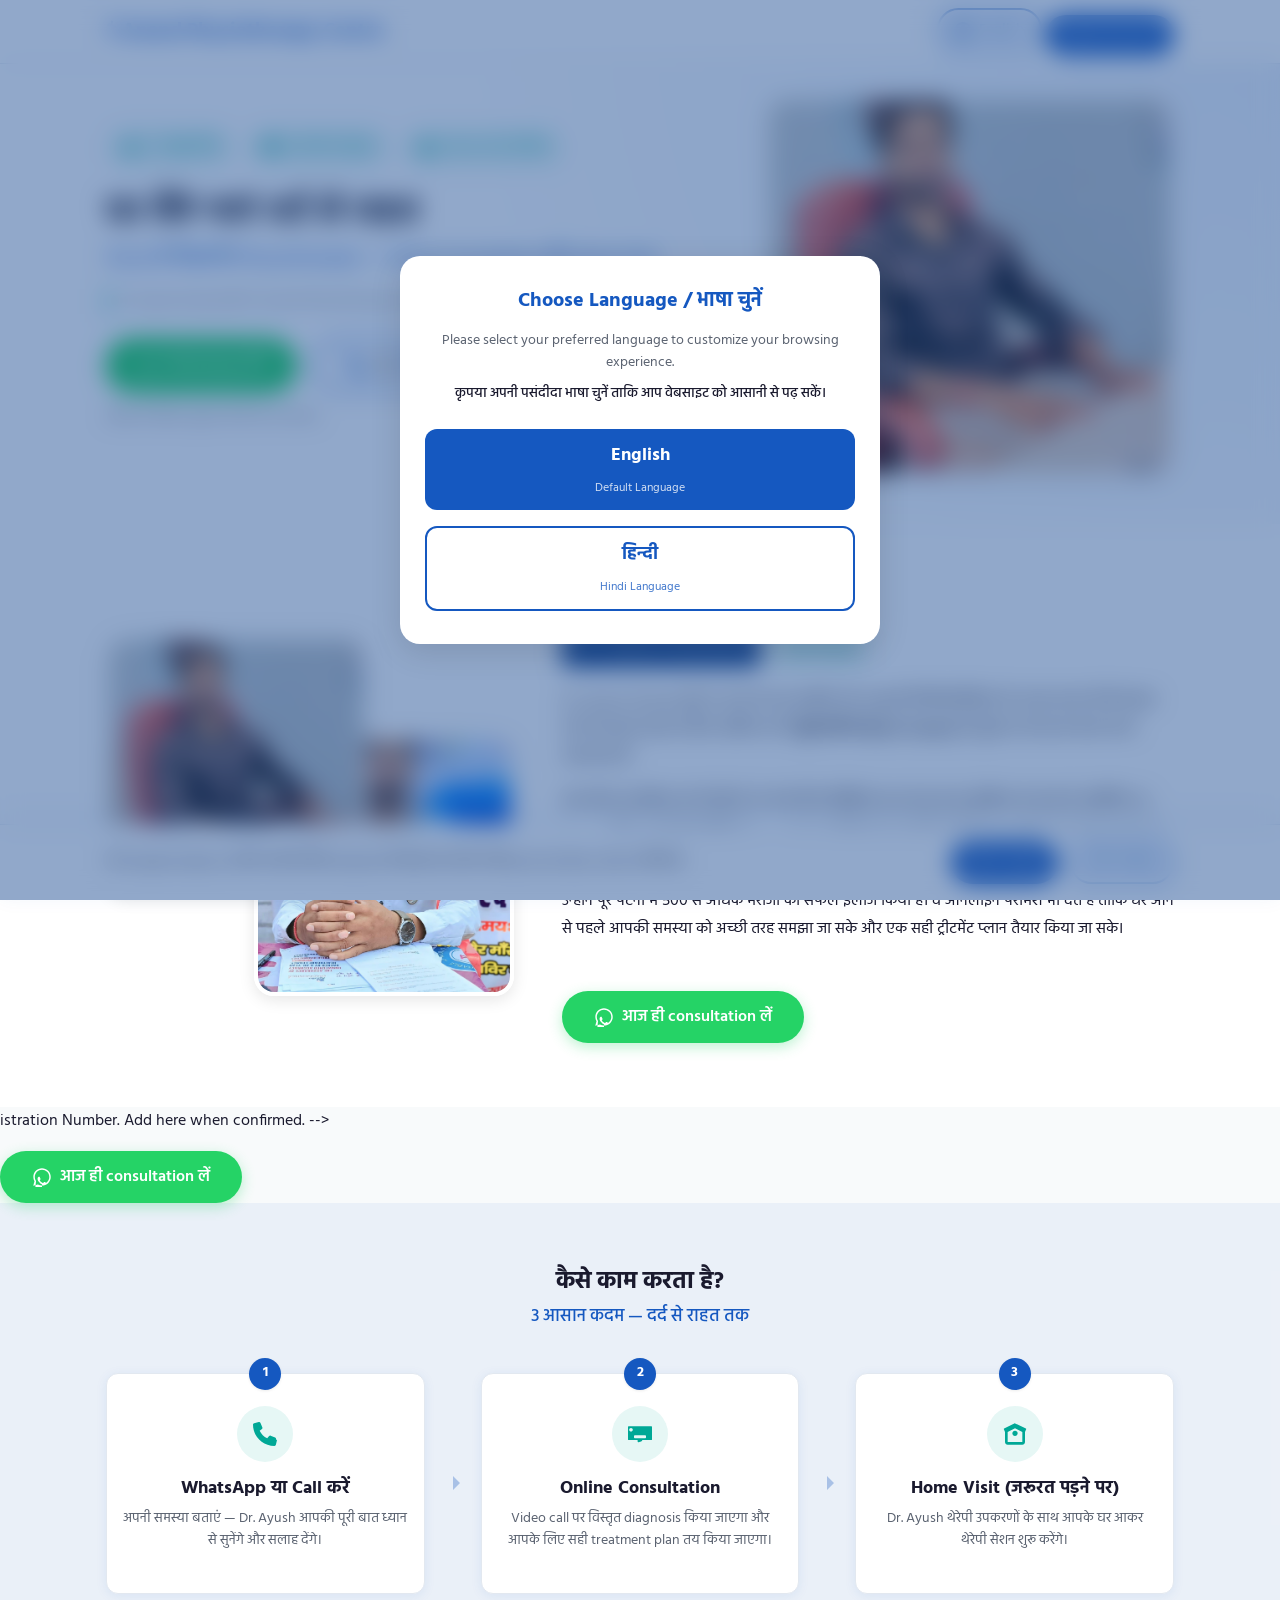
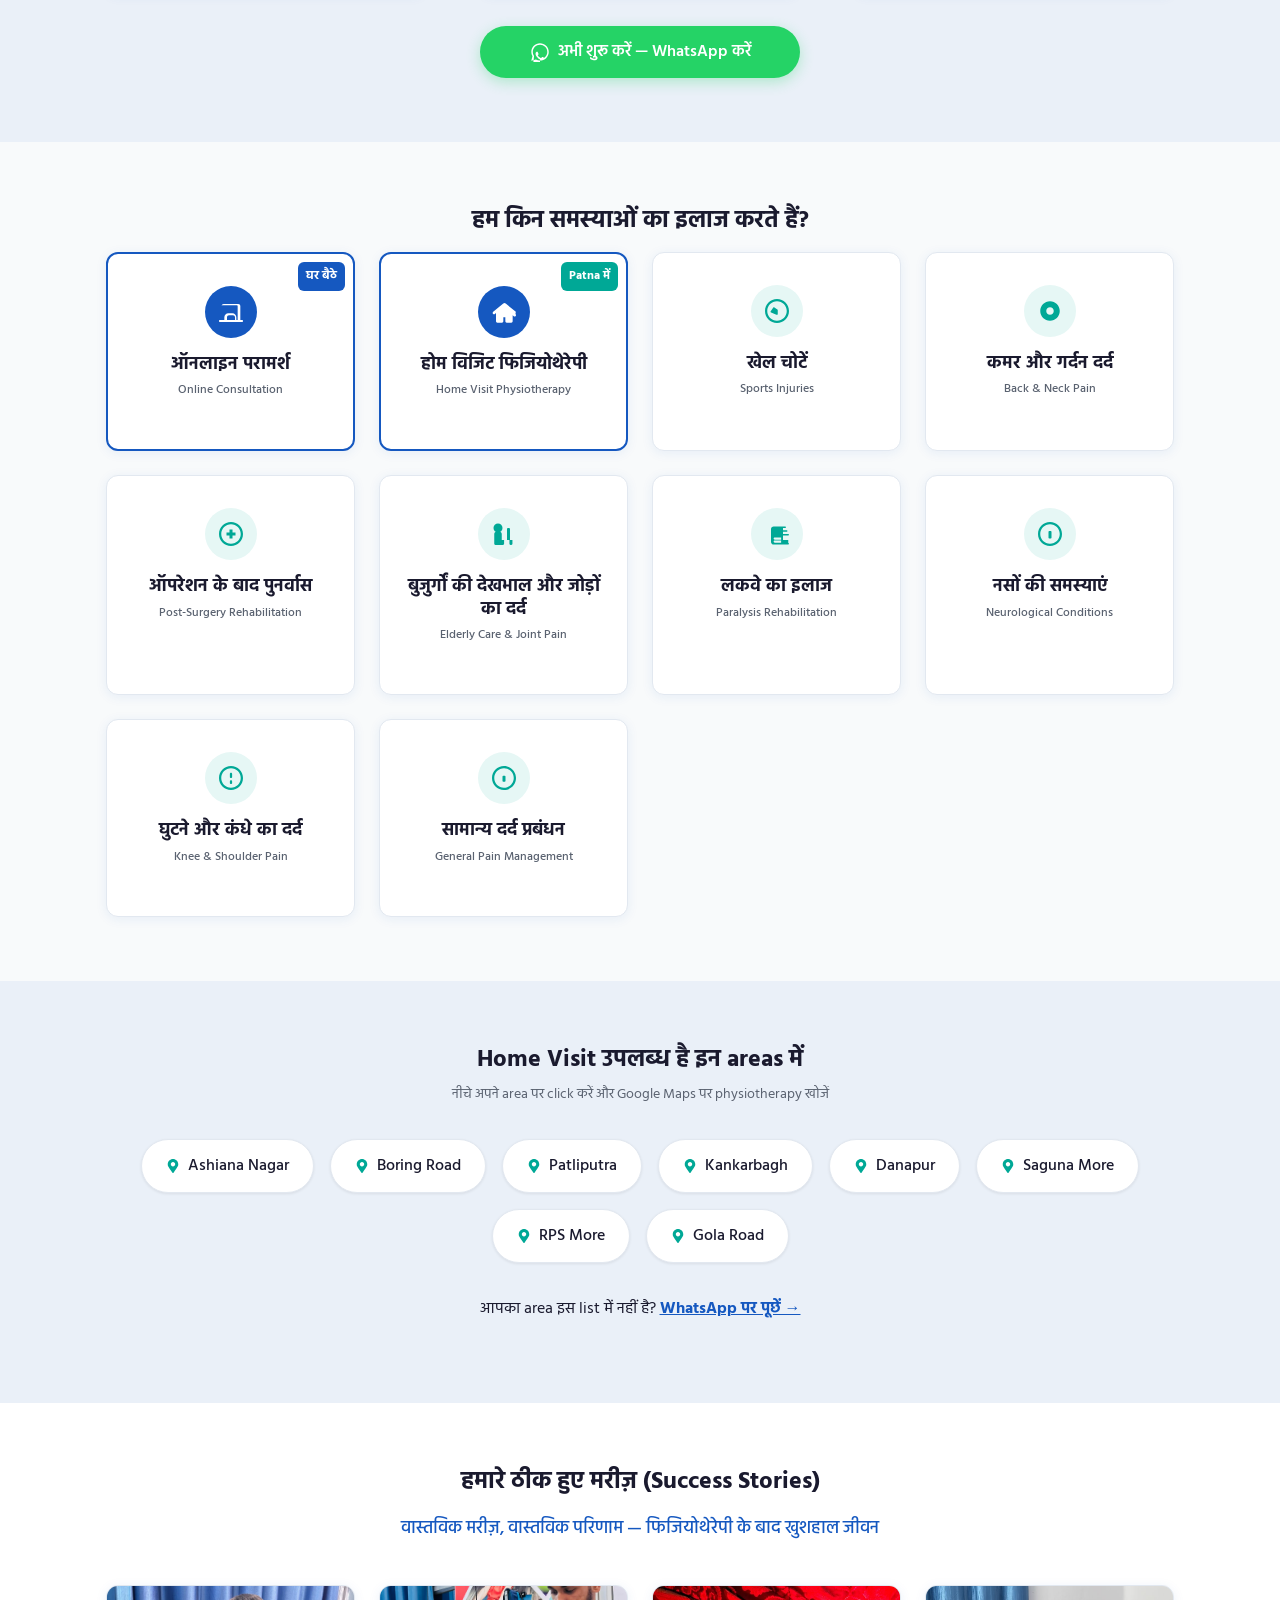
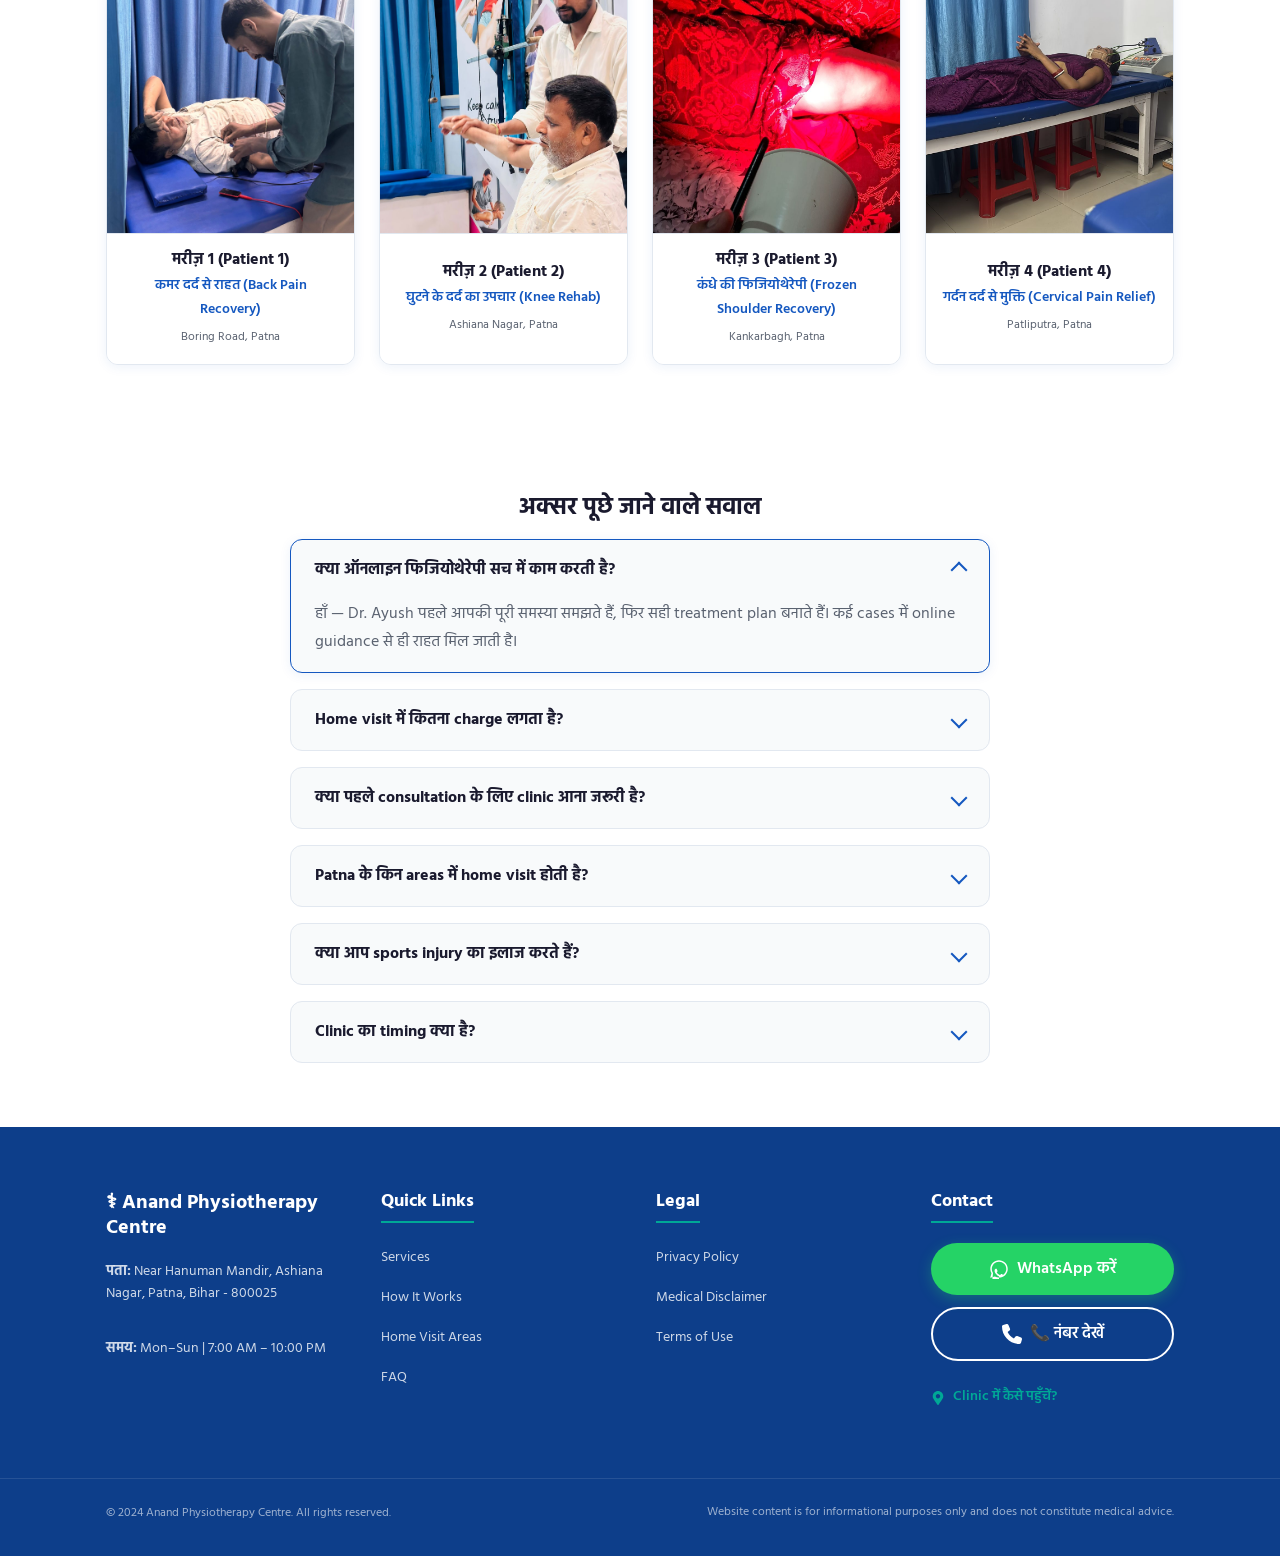
==== index.html @ d8f3e09a "feat: implement frosted language modal, patient gallery, and bilingual dictionary" ====
<!DOCTYPE html>
<html lang="en">
<head>
  <meta charset="UTF-8">
  <meta name="viewport" content="width=device-width, initial-scale=1.0">
  <meta name="theme-color" content="#1558C0">

  <!-- SEO -->
  <title>Physiotherapist in Patna | Home Visit & Online Consultation | Dr. Ayush Anand</title>
  <meta name="description" content="Patna के विश्वसनीय Physiotherapist Dr. Ayush Anand। घर पर Physiotherapy, Online Consultation, और Clinic Visit। Ashiana Nagar, Boring Road, Kankarbagh में Home Visit उपलब्ध। अभी WhatsApp करें।">
  <meta name="keywords" content="physiotherapist in patna, home visit physiotherapy patna, back pain doctor patna, physiotherapy ashiana nagar, Dr Ayush Anand physiotherapist, online physiotherapy consultation patna, knee pain treatment patna, sports injury patna">
  <meta name="author" content="Dr. Ayush Anand">
  <meta name="robots" content="index, follow">
  <link rel="canonical" href="https://anandphysiotherapy.in/">

  <!-- Open Graph (for WhatsApp/Facebook link previews) -->
  <meta property="og:title" content="Dr. Ayush Anand — Physiotherapist in Patna">
  <meta property="og:description" content="घर पर Physiotherapy उपलब्ध। 500+ संतुष्ट मरीज़। अभी WhatsApp करें।">
  <meta property="og:type" content="website">
  <meta property="og:url" content="https://anandphysiotherapy.in/">
  <meta property="og:locale" content="hi_IN">

  <!-- Schema Markup (LocalBusiness + Physician — tells Google exactly who this is) -->
  <script type="application/ld+json">
  {
    "@context": "https://schema.org",
    "@type": ["MedicalBusiness", "LocalBusiness"],
    "name": "Anand Physiotherapy Centre",
    "description": "Professional physiotherapy clinic offering home visits and online consultations in Patna",
    "url": "https://anandphysiotherapy.in",
    "telephone": "Contact details on website",
    "address": {
      "@type": "PostalAddress",
      "streetAddress": "Near Hanuman Mandir, Ashiana Nagar",
      "addressLocality": "Patna",
      "addressRegion": "Bihar",
      "postalCode": "800025",
      "addressCountry": "IN"
    },
    "geo": {
      "@type": "GeoCoordinates",
      "latitude": "25.5941",
      "longitude": "85.1376"
    },
    "openingHoursSpecification": [{
      "@type": "OpeningHoursSpecification",
      "dayOfWeek": ["Monday","Tuesday","Wednesday","Thursday","Friday","Saturday","Sunday"],
      "opens": "07:00",
      "closes": "22:00"
    }],
    "medicalSpecialty": "Physiotherapy",
    "priceRange": "Varies by case"
  }
  </script>

  <!-- Google Fonts Import -->
  <link rel="preconnect" href="https://fonts.googleapis.com">
  <link rel="preconnect" href="https://fonts.gstatic.com" crossorigin>
  <link href="https://fonts.googleapis.com/css2?family=Hind:wght@400;500;600;700&display=swap" rel="stylesheet">

  <!-- Core Stylesheets -->
  <link rel="stylesheet" href="style.css">
</head>
<body>
  <!-- Accessibility Link -->
  <a href="#main-content" class="skip-link">Skip to main content</a>

  <!-- Header / Navbar -->
  <header id="header" class="navbar-header">
    <div class="container navbar-container">
      <a href="#" class="navbar-logo">⚕ Anand Physiotherapy Centre</a>
      <div class="navbar-actions">
        <button id="btn-lang-toggle" class="btn-lang-toggle" aria-label="Change Language / भाषा बदलें">
          <svg class="btn-icon" xmlns="http://www.w3.org/2000/svg" viewBox="0 0 512 512" fill="currentColor" style="width: 16px; height: 16px; margin-right: 4px; display: inline-block; vertical-align: middle;">
            <path d="M352 256c0 22.2-1.2 43.6-3.3 64H163.3c-2.2-20.4-3.3-41.8-3.3-64s1.2-43.6 3.3-64h185.3c2.2 20.4 3.3 41.8 3.3 64zm28.8-64h113.1c11.7 18.6 20.5 39.5 25.7 64H384.1c-1.4-21.8-4-43.2-7.3-64zm-14.5 128c3.3-20.8 5.9-42.2 7.3-64h135.5c-5.2 24.5-14 45.4-25.7 64H366.3zM145.7 192c-3.3 20.8-5.9 42.2-7.3 64H2.9c5.2-24.5 14-45.4 25.7-64h117.1zm-17.6 128H11.2c-11.7-18.6-20.5-39.5-25.7-64h127.6c1.4 21.8 4 43.2 7.3 64zm222.6 32h-192c4.4 24.1 11.2 46.5 19.9 64h152.2c8.7-17.5 15.5-39.9 19.9-64zm-19.9-192h-152.2c-8.7 17.5-15.5 39.9-19.9 64h192c-4.4-24.1-11.2-46.5-19.9-64zM384 92.4c17.5 17.4 32.1 38.6 42.8 62.4H325.2c-6.1-23-14.8-44.1-25.7-62.4H384zM128 92.4h84.5c-10.9 18.3-19.6 39.4-25.7 62.4H85.2c10.7-23.8 25.3-45 42.8-62.4zm16.5 292H85.2c10.7 23.8 25.3 45 42.8 62.4h84.5c-10.9-18.3-19.6-39.4-25.7-62.4zm223.7 0c-6.1 23-14.8 44.1-25.7 62.4H384c17.5-17.4 32.1-38.6 42.8-62.4H368.2zM256 0C114.6 0 0 114.6 0 256s114.6 256 256 256 256-114.6 256-256S397.4 0 256 0z"/>
          </svg>
          <span class="btn-lang-text">English</span>
        </button>
        <a href="#" class="btn btn-primary js-whatsapp-btn" aria-label="Appointment लें"><span data-i18n="btn_appointment">Appointment लें</span></a>
      </div>
    </div>
  </header>

  <!-- Main Content Areas -->
  <main id="main-content">
    <!-- Hero Section -->
    <section id="hero" class="hero-section">
      <div class="container hero-container">
        <div class="hero-content">
          <!-- Trust badges row (3 badges, horizontal scroll on mobile) -->
          <div class="hero-badges-wrapper">
            <div class="hero-badges">
              <span class="badge badge-trust">
                <svg class="badge-icon" xmlns="http://www.w3.org/2000/svg" viewBox="0 0 576 512" fill="currentColor"><path d="M259.3 17.8L194 150.2 47.9 171.5c-26.2 3.8-36.7 36.1-17.7 54.6l105.7 103-25 145.5c-4.5 26.3 23.2 46 46.4 33.7L288 439.6l130.7 68.7c23.2 12.2 50.9-7.4 46.4-33.7l-25-145.5 105.7-103c19-18.5 8.5-50.8-17.7-54.6L382 150.2 316.7 17.8c-11.7-23.6-45.6-23.9-57.4 0z"/></svg>
                <span><span class="count-up" data-target="500">0</span>+ <span data-i18n="hero_badge_satisfied">संतुष्ट मरीज़</span></span>
              </span>
              <span class="badge badge-trust">
                <svg class="badge-icon" xmlns="http://www.w3.org/2000/svg" viewBox="0 0 512 512" fill="currentColor"><path d="M184 0c-13.3 0-24 10.7-24 24V96H24C10.7 96 0 106.7 0 120v272c0 13.3 10.7 24 24 24h464c13.3 0 24-10.7 24-24V120c0-13.3-10.7-24-24-24H352V24c0-13.3-10.7-24-24-24H184zM304 96H208V48h96V96zM280 208v56h56c13.3 0 24 10.7 24 24s-10.7 24-24 24h-56v56c0 13.3-10.7 24-24 24s-24-10.7-24-24v-56h-56c-13.3 0-24-10.7-24-24s10.7-24 24-24h56v-56c0-13.3 10.7-24 24-24s24 10.7 24 24z"/></svg>
                <span><span class="count-up" data-target="4">0</span> <span data-i18n="hero_badge_experience">साल का अनुभव</span></span>
              </span>
              <span class="badge badge-trust">
                <svg class="badge-icon" xmlns="http://www.w3.org/2000/svg" viewBox="0 0 576 512" fill="currentColor"><path d="M280.37 148.26L96 300.11V464a16 16 0 0 0 16 16l112.06-.06a16 16 0 0 0 15.94-16V368a16 16 0 0 1 16-16h64a16 16 0 0 1 16 16v99.94a16 16 0 0 0 16 16L464 480a16 16 0 0 0 16-16V300.11l-184.37-151.85a16 16 0 0 0-19.26 0zM571.6 251.8l-242.5-200a45.1 45.1 0 0 0-58.2 0l-242.5 200c-14.1 11.6-16.3 32.3-5 46.4s32.3 16.3 46.4 5l26.2-21.6V480c0 17.7 14.3 32 32 32h112c17.7 0 32-14.3 32-32V384h48v96c0 17.7 14.3 32 32 32h112c17.7 0 32-14.3 32-32V336.6l26.2 21.6c14.1 11.3 34.8 9.1 46.4-5s9.1-34.8-5-46.4z"/></svg>
                <span data-i18n="hero_badge_home">Home Visit उपलब्ध</span>
              </span>
            </div>
          </div>

          <h1 class="hero-title" data-i18n="hero_title">घर बैठे पाएं दर्द से राहत</h1>
          <p class="hero-subtitle" data-i18n="hero_subtitle">Patna के विश्वसनीय Physiotherapist — Online Consultation और Home Visit</p>
          <p class="hero-doctor-name" data-i18n="hero_doc_name">Dr. Ayush Anand | BPT | Anand Physiotherapy Centre, Ashiana Nagar</p>
          
          <!-- CTA Buttons -->
          <div class="hero-ctas">
            <a href="#" class="btn btn-whatsapp js-whatsapp-btn" role="button">
              <svg class="btn-icon" xmlns="http://www.w3.org/2000/svg" viewBox="0 0 448 512" fill="currentColor">
                <path d="M380.9 97.1C339 55.1 283.2 32 223.9 32c-122.4 0-222 99.6-222 222 0 39.1 10.2 77.3 29.6 111L0 480l117.7-30.9c32.4 17.7 68.9 27 106.1 27h.1c122.3 0 224.1-99.6 224.1-222 0-59.3-25.2-115-67.1-157zm-157 441.6c-33.2 0-65.7-8.9-94-25.7l-6.7-4-69.8 18.3L72 359.2l-4.4-7c-18.5-29.4-28.2-63.3-28.2-98.2 0-101.7 82.8-184.5 184.6-184.5 49.3 0 95.6 19.2 130.4 54.1 34.8 34.9 56.2 81.2 56.1 130.5 0 101.8-84.9 184.6-186.6 184.6zm101.2-138.2c-5.5-2.8-32.8-16.2-37.9-18-5.1-1.9-8.8-2.8-12.5 2.8-3.7 5.6-14.3 18-17.6 21.8-3.2 3.7-6.5 4.2-12 1.4-32.6-16.3-54-29.1-75.5-66-5.7-9.8 5.7-9.1 16.3-30.3 1.8-3.7 .9-6.9-.5-9.7-1.4-2.8-12.5-30.1-17.1-41.2-4.5-10.8-9.1-9.3-12.5-9.5-3.2-.2-6.9-.2-10.6-.2-3.7 0-9.7 1.4-14.8 6.9-5.1 5.6-19.4 19-19.4 46.3 0 27.3 19.9 53.7 22.6 57.4 2.8 3.7 39.1 59.7 94.8 83.8 35.2 15.2 49 16.5 66.6 13.9 10.7-1.6 32.8-13.4 37.4-26.4 4.6-13 4.6-24.1 3.2-26.4-1.3-2.5-5-3.9-10.5-6.6z"/>
              </svg>
              <span data-i18n="btn_whatsapp">WhatsApp करें</span>
            </a>
            <button class="btn btn-outline js-phone-btn" aria-label="नंबर देखें">
              <svg class="btn-icon" xmlns="http://www.w3.org/2000/svg" viewBox="0 0 512 512" fill="currentColor">
                <path d="M164.9 24.6c-7.7-18.6-28-28.5-47.4-23.2l-88 24C12.1 30.2 0 46 0 64C0 311.4 200.6 512 448 512c18 0 33.8-12.1 38.6-29.5l24-88c5.3-19.4-4.6-39.7-23.2-47.4l-96-40c-16.3-6.8-35.2-2.1-46.3 11.6L304.7 368C234.3 334.7 177.3 277.7 144 207.3L193.3 167c13.7-11.2 18.4-30 11.6-46.3l-40-96z"/>
              </svg>
              <span class="js-phone-text" data-i18n="btn_phone">📞 नंबर देखें</span>
            </button>
          </div>

          <p class="hero-reassurance" data-i18n="hero_reassurance">सोमवार से रविवार | सुबह 7 बजे से रात 10 बजे तक</p>
        </div>

        <!-- Doctor Photo -->
        <div class="hero-image-wrapper">
          <div class="hero-image-glow"></div>
          <img src="images/ayush anand/ayushanand.jpeg" alt="Dr. Ayush Anand - Physiotherapist in Patna" class="hero-image" width="400" height="400">
        </div>
      </div>
    </section>

    <!-- About Section -->
    <section id="about" class="section about-section">
      <div class="container about-container">
        <div class="about-image-wrapper dual-images">
          <img src="images/ayush anand/ayushanand.jpeg" alt="Dr. Ayush Anand - Founder & Chief Physiotherapist" class="about-image" width="360" height="360" loading="lazy">
          <img src="images/ayush anand/ayush 2.jpeg" alt="Dr. Ayush Anand - Treating Patient" class="about-image second-about-img" width="360" height="360" loading="lazy">
        </div>
        <div class="about-content">
          <h2 class="section-title" data-i18n="about_title">Dr. Ayush Anand के बारे में</h2>
          <div class="about-badges">
            <span class="badge badge-qualification" data-i18n="about_qualification">BPT — Bachelor of Physiotherapy</span>
            <span class="badge badge-experience" data-i18n="about_experience">4 साल का अनुभव</span>
          </div>
          <p class="about-bio" data-i18n="about_bio_1">
            Dr. Ayush Anand (BPT) पटना के एक समर्पित और अनुभवी फिजियोथेरेपिस्ट हैं। उनका मानना है कि केवल दर्द को दबाना इलाज नहीं है, बल्कि दर्द के <strong>मूल कारण (Root Cause)</strong> को ढूंढकर उसे जड़ से खत्म करना आवश्यक है।
          </p>
          <p class="about-bio" data-i18n="about_bio_2">
            जब मरीज अत्यधिक दर्द में होते हैं, तो उनके लिए क्लिनिक तक यात्रा करना मुश्किल हो जाता है। इसीलिए Dr. Ayush सीधे आपके <strong>घर आकर (Home Visit)</strong> थेरेपी प्रदान करते हैं, ताकि आप अपनी आरामदायक जगह पर बिना किसी परेशानी के ठीक हो सकें।
          </p>
          <p class="about-bio" data-i18n="about_bio_3">
            उन्होंने पूरे पटना में 500 से अधिक मरीजों का सफल इलाज किया है। वे ऑनलाइन परामर्श भी देते हैं ताकि घर आने से पहले आपकी समस्या को अच्छी तरह समझा जा सके और एक सही ट्रीटमेंट प्लान तैयार किया जा सके।
          </p>
          <!-- PENDING: BPT Council Registration Number confirmation with Dr. Ayush -->
          <p class="about-reg-no"><!-- PENDING: BPT Registration Number. Add here when confirmed. --></p>
          
          <div class="about-cta-wrapper">
            <a href="#" class="btn btn-whatsapp js-whatsapp-btn" role="button">
              <svg class="btn-icon" xmlns="http://www.w3.org/2000/svg" viewBox="0 0 448 512" fill="currentColor"><path d="M380.9 97.1C339 55.1 283.2 32 223.9 32c-122.4 0-222 99.6-222 222 0 39.1 10.2 77.3 29.6 111L0 480l117.7-30.9c32.4 17.7 68.9 27 106.1 27h.1c122.3 0 224.1-99.6 224.1-222 0-59.3-25.2-115-67.1-157zm-157 441.6c-33.2 0-65.7-8.9-94-25.7l-6.7-4-69.8 18.3L72 359.2l-4.4-7c-18.5-29.4-28.2-63.3-28.2-98.2 0-101.7 82.8-184.5 184.6-184.5 49.3 0 95.6 19.2 130.4 54.1 34.8 34.9 56.2 81.2 56.1 130.5 0 101.8-84.9 184.6-186.6 184.6zm101.2-138.2c-5.5-2.8-32.8-16.2-37.9-18-5.1-1.9-8.8-2.8-12.5 2.8-3.7 5.6-14.3 18-17.6 21.8-3.2 3.7-6.5 4.2-12 1.4-32.6-16.3-54-29.1-75.5-66-5.7-9.8 5.7-9.1 16.3-30.3 1.8-3.7 .9-6.9-.5-9.7-1.4-2.8-12.5-30.1-17.1-41.2-4.5-10.8-9.1-9.3-12.5-9.5-3.2-.2-6.9-.2-10.6-.2-3.7 0-9.7 1.4-14.8 6.9-5.1 5.6-19.4 19-19.4 46.3 0 27.3 19.9 53.7 22.6 57.4 2.8 3.7 39.1 59.7 94.8 83.8 35.2 15.2 49 16.5 66.6 13.9 10.7-1.6 32.8-13.4 37.4-26.4 4.6-13 4.6-24.1 3.2-26.4-1.3-2.5-5-3.9-10.5-6.6z"/></svg>
              <span data-i18n="about_cta">आज ही consultation लें</span>
            </a>
          </div>
        </div>
      </div>
    </section>istration Number. Add here when confirmed. --></p>
          
          <div class="about-cta-wrapper">
            <a href="#" class="btn btn-whatsapp js-whatsapp-btn" role="button">
              <svg class="btn-icon" xmlns="http://www.w3.org/2000/svg" viewBox="0 0 448 512" fill="currentColor"><path d="M380.9 97.1C339 55.1 283.2 32 223.9 32c-122.4 0-222 99.6-222 222 0 39.1 10.2 77.3 29.6 111L0 480l117.7-30.9c32.4 17.7 68.9 27 106.1 27h.1c122.3 0 224.1-99.6 224.1-222 0-59.3-25.2-115-67.1-157zm-157 441.6c-33.2 0-65.7-8.9-94-25.7l-6.7-4-69.8 18.3L72 359.2l-4.4-7c-18.5-29.4-28.2-63.3-28.2-98.2 0-101.7 82.8-184.5 184.6-184.5 49.3 0 95.6 19.2 130.4 54.1 34.8 34.9 56.2 81.2 56.1 130.5 0 101.8-84.9 184.6-186.6 184.6zm101.2-138.2c-5.5-2.8-32.8-16.2-37.9-18-5.1-1.9-8.8-2.8-12.5 2.8-3.7 5.6-14.3 18-17.6 21.8-3.2 3.7-6.5 4.2-12 1.4-32.6-16.3-54-29.1-75.5-66-5.7-9.8 5.7-9.1 16.3-30.3 1.8-3.7 .9-6.9-.5-9.7-1.4-2.8-12.5-30.1-17.1-41.2-4.5-10.8-9.1-9.3-12.5-9.5-3.2-.2-6.9-.2-10.6-.2-3.7 0-9.7 1.4-14.8 6.9-5.1 5.6-19.4 19-19.4 46.3 0 27.3 19.9 53.7 22.6 57.4 2.8 3.7 39.1 59.7 94.8 83.8 35.2 15.2 49 16.5 66.6 13.9 10.7-1.6 32.8-13.4 37.4-26.4 4.6-13 4.6-24.1 3.2-26.4-1.3-2.5-5-3.9-10.5-6.6z"/></svg>
              <span>आज ही consultation लें</span>
            </a>
          </div>
        </div>
      </div>
    </section>

    <!-- How It Works Section -->
    <section id="how-it-works" class="section section-tint how-it-works-section">
      <div class="container">
        <h2 class="section-title" data-i18n="how_title">कैसे काम करता है?</h2>
        <p class="section-subtitle-text" data-i18n="how_subtitle">3 आसान कदम — दर्द से राहत तक</p>
        
        <div class="steps-container">
          <!-- Step 1 -->
          <div class="step-card">
            <div class="step-number">1</div>
            <div class="step-icon-wrapper">
              <svg class="step-icon" xmlns="http://www.w3.org/2000/svg" viewBox="0 0 512 512" fill="currentColor"><path d="M511.2 387l-23.25 100.8c-3.262 14.12-15.78 24.16-30.29 24.16C205.2 512 0 306.8 0 54.34c0-14.51 10.04-27.03 24.16-30.29L124.9.8c14.61-3.375 29.58 4.75 35.03 18.72l40 96c4.688 11.28 1.156 24.47-8.5 32.38l-49.25 40.25c33.25 70.38 90.75 127.9 161.1 161.1l40.25-49.25c7.906-9.656 21.09-13.19 32.38-8.5l96 40c13.97 5.438 22.09 20.38 18.72 35z"/></svg>
            </div>
            <h3 class="step-title" data-i18n="step1_title">WhatsApp या Call करें</h3>
            <p class="step-desc" data-i18n="step1_desc">अपनी समस्या बताएं — Dr. Ayush आपकी पूरी बात ध्यान से सुनेंगे और सलाह देंगे।</p>
          </div>

          <!-- Connecting Arrow 1 (Desktop only) -->
          <div class="step-connector">
            <svg viewBox="0 0 24 24" width="24" height="24" fill="currentColor"><path d="M5 12h14M12 5l7 7-7 7"/></svg>
          </div>

          <!-- Step 2 -->
          <div class="step-card">
            <div class="step-number">2</div>
            <div class="step-icon-wrapper">
              <svg class="step-icon" xmlns="http://www.w3.org/2000/svg" viewBox="0 0 640 512" fill="currentColor"><path d="M624 416H381.54c-.74 19.83-14.78 36.88-34.19 41.74l-64 16c-13.8 3.45-27.35-6.2-27.35-20.4V416H16c-8.8 0-16-7.2-16-16V64c0-8.8 7.2-16 16-16h608c8.8 0 16 7.2 16 16v336c0 8.8-7.2 16-16 16zM128 144c0-26.5-21.5-48-48-48S32 117.5 32 144s21.5 48 48 48 48-21.5 48-48zm52 144c-11 0-20 9-20 20v40c0 11 9 20 20 20h280c11 0 20-9 20-20v-40c0-11-9-20-20-20H180z"/></svg>
            </div>
            <h3 class="step-title" data-i18n="step2_title">Online Consultation</h3>
            <p class="step-desc" data-i18n="step2_desc">Video call पर विस्तृत diagnosis किया जाएगा और आपके लिए सही treatment plan तय किया जाएगा।</p>
          </div>

          <!-- Connecting Arrow 2 (Desktop only) -->
          <div class="step-connector">
            <svg viewBox="0 0 24 24" width="24" height="24" fill="currentColor"><path d="M5 12h14M12 5l7 7-7 7"/></svg>
          </div>

          <!-- Step 3 -->
          <div class="step-card">
            <div class="step-number">3</div>
            <div class="step-icon-wrapper">
              <svg class="step-icon" xmlns="http://www.w3.org/2000/svg" viewBox="0 0 576 512" fill="currentColor"><path d="M549.65 124.08L290.46 2.2a16 16 0 0 0-19.26 0L26.35 124.08a16 16 0 0 0-5.83 19.54L48 208v240c0 35.35 28.65 64 64 64h352c35.35 0 64-28.65 64-64V208l27.48-64.38a16 16 0 0 0-5.83-19.54zM288 176c35.35 0 64 28.65 64 64s-28.65 64-64 64-64-28.65-64-64 28.65-64 64-64zm176 272H112V208l176-88 176 88v240z"/></svg>
            </div>
            <h3 class="step-title" data-i18n="step3_title">Home Visit (जरूरत पड़ने पर)</h3>
            <p class="step-desc" data-i18n="step3_desc">Dr. Ayush थेरेपी उपकरणों के साथ आपके घर आकर थेरेपी सेशन शुरू करेंगे।</p>
          </div>
        </div>

        <div class="how-it-works-cta-wrapper">
          <a href="#" class="btn btn-whatsapp js-whatsapp-btn" role="button">
            <svg class="btn-icon" xmlns="http://www.w3.org/2000/svg" viewBox="0 0 448 512" fill="currentColor"><path d="M380.9 97.1C339 55.1 283.2 32 223.9 32c-122.4 0-222 99.6-222 222 0 39.1 10.2 77.3 29.6 111L0 480l117.7-30.9c32.4 17.7 68.9 27 106.1 27h.1c122.3 0 224.1-99.6 224.1-222 0-59.3-25.2-115-67.1-157zm-157 441.6c-33.2 0-65.7-8.9-94-25.7l-6.7-4-69.8 18.3L72 359.2l-4.4-7c-18.5-29.4-28.2-63.3-28.2-98.2 0-101.7 82.8-184.5 184.6-184.5 49.3 0 95.6 19.2 130.4 54.1 34.8 34.9 56.2 81.2 56.1 130.5 0 101.8-84.9 184.6-186.6 184.6zm101.2-138.2c-5.5-2.8-32.8-16.2-37.9-18-5.1-1.9-8.8-2.8-12.5 2.8-3.7 5.6-14.3 18-17.6 21.8-3.2 3.7-6.5 4.2-12 1.4-32.6-16.3-54-29.1-75.5-66-5.7-9.8 5.7-9.1 16.3-30.3 1.8-3.7 .9-6.9-.5-9.7-1.4-2.8-12.5-30.1-17.1-41.2-4.5-10.8-9.1-9.3-12.5-9.5-3.2-.2-6.9-.2-10.6-.2-3.7 0-9.7 1.4-14.8 6.9-5.1 5.6-19.4 19-19.4 46.3 0 27.3 19.9 53.7 22.6 57.4 2.8 3.7 39.1 59.7 94.8 83.8 35.2 15.2 49 16.5 66.6 13.9 10.7-1.6 32.8-13.4 37.4-26.4 4.6-13 4.6-24.1 3.2-26.4-1.3-2.5-5-3.9-10.5-6.6z"/></svg>
            <span data-i18n="how_cta">अभी शुरू करें — WhatsApp करें</span>
          </a>
        </div>
      </div>
    </section>

    <!-- Services Section -->
    <section id="services" class="section services-section">
      <div class="container">
        <h2 class="section-title" data-i18n="services_title">हम किन समस्याओं का इलाज करते हैं?</h2>
        
        <div class="services-grid">
          <!-- Highlighted Card 1: Online Consultation -->
          <div class="service-card highlighted-card">
            <span class="service-badge" data-i18n="service_badge_online">घर बैठे</span>
            <div class="service-icon-wrapper highlight-icon">
              <svg class="service-icon" xmlns="http://www.w3.org/2000/svg" viewBox="0 0 576 512" fill="currentColor"><path d="M560 448H512V112c0-26.5-21.5-48-48-48H112c-26.5 0-48 21.5-48 48v336H16c-8.8 0-16 7.2-16 16v16c0 8.8 7.2 16 16 16h544c8.8 0 16-7.2 16-16v-16c0-8.8-7.2-16-16-16zm-368-64c0-26.5 21.5-48 48-48h96c26.5 0 48 21.5 48 48v64H192v-64zm320 64h-96v-64c0-53-43-96-96-96h-96c-53 0-96 43-96 96v64H64V112c0-8.8 7.2-16 16-16h352c8.8 0 16 7.2 16 16v336z"/></svg>
            </div>
            <h3 class="service-title-hindi" data-i18n="service_title_online">ऑनलाइन परामर्श</h3>
            <p class="service-title-english">Online Consultation</p>
          </div>

          <!-- Highlighted Card 2: Home Visit -->
          <div class="service-card highlighted-card">
            <span class="service-badge" data-i18n="service_badge_home">Patna में</span>
            <div class="service-icon-wrapper highlight-icon">
              <svg class="service-icon" xmlns="http://www.w3.org/2000/svg" viewBox="0 0 576 512" fill="currentColor"><path d="M280.37 148.26L96 300.11V464a16 16 0 0 0 16 16l112.06-.06a16 16 0 0 0 15.94-16V368a16 16 0 0 1 16-16h64a16 16 0 0 1 16 16v99.94a16 16 0 0 0 16 16L464 480a16 16 0 0 0 16-16V300.11l-184.37-151.85a16 16 0 0 0-19.26 0zM571.6 251.8l-242.5-200a45.1 45.1 0 0 0-58.2 0l-242.5 200c-14.1 11.6-16.3 32.3-5 46.4s32.3 16.3 46.4 5l26.2-21.6V480c0 17.7 14.3 32 32 32h112c17.7 0 32-14.3 32-32V384h48v96c0 17.7 14.3 32 32 32h112c17.7 0 32-14.3 32-32V336.6l26.2 21.6c14.1 11.3 34.8 9.1 46.4-5s9.1-34.8-5-46.4z"/></svg>
            </div>
            <h3 class="service-title-hindi" data-i18n="service_title_home">होम विजिट फिजियोथेरेपी</h3>
            <p class="service-title-english">Home Visit Physiotherapy</p>
          </div>

          <!-- Card 3: Sports Injuries -->
          <div class="service-card">
            <div class="service-icon-wrapper">
              <svg class="service-icon" xmlns="http://www.w3.org/2000/svg" viewBox="0 0 512 512" fill="currentColor"><path d="M256 0c141.38 0 256 114.62 256 256S397.38 512 256 512 0 397.38 0 256 114.62 0 256 0zm0 464c114.69 0 208-93.31 208-208S370.69 48 256 48 48 141.31 48 256s93.31 208 208 208zm16-291.62v145.49c0 14.59-15.11 24.31-28.53 18.52l-114-49.19c-10.74-4.63-14.44-18.06-7.85-27.56l52-75c6.33-9.13 18.73-11.45 27.94-5.22l62.59 42.25c4.76 3.22 7.85 8.52 7.85 10.71z"/></svg>
            </div>
            <h3 class="service-title-hindi" data-i18n="service_title_sports">खेल चोटें</h3>
            <p class="service-title-english">Sports Injuries</p>
          </div>

          <!-- Card 4: Back & Neck Pain -->
          <div class="service-card">
            <div class="service-icon-wrapper">
              <svg class="service-icon" xmlns="http://www.w3.org/2000/svg" viewBox="0 0 512 512" fill="currentColor"><path d="M464 256c0-114.87-93.13-208-208-208S48 141.13 48 256s93.13 208 208 208 208-93.13 208-208zm-208 80c-44.11 0-80-35.89-80-80s35.89-80 80-80 80 35.89 80 80-35.89 80-80 80z"/></svg>
            </div>
            <h3 class="service-title-hindi" data-i18n="service_title_back">कमर और गर्दन दर्द</h3>
            <p class="service-title-english">Back & Neck Pain</p>
          </div>

          <!-- Card 5: Post-Surgery Rehabilitation -->
          <div class="service-card">
            <div class="service-icon-wrapper">
              <svg class="service-icon" xmlns="http://www.w3.org/2000/svg" viewBox="0 0 512 512" fill="currentColor"><path d="M256 512c141.385 0 256-114.615 256-256S397.385 0 256 0 0 114.615 0 256s114.615 256 256 256zm0-464c114.69 0 208 93.31 208 208S370.69 464 256 464 48 370.69 48 256 141.31 48 256 48zm32 112h-64v64h-64v64h64v64h64v-64h64v-64h-64v-64z"/></svg>
            </div>
            <h3 class="service-title-hindi" data-i18n="service_title_surgery">ऑपरेशन के बाद पुनर्वास</h3>
            <p class="service-title-english">Post-Surgery Rehabilitation</p>
          </div>

          <!-- Card 6: Elderly Care & Joint Pain -->
          <div class="service-card">
            <div class="service-icon-wrapper">
              <svg class="service-icon" xmlns="http://www.w3.org/2000/svg" viewBox="0 0 512 512" fill="currentColor"><path d="M128 32a96 96 0 1 0 0 192 96 96 0 1 0 0-192zm320 352H384V152c0-13.3-10.7-24-24-24h-16c-13.3 0-24 10.7-24 24v232H208V256c0-30.9-25.1-56-56-56H104c-30.9 0-56 25.1-56 56v208c0 13.3 10.7 24 24 24h162c13.3 0 24-10.7 24-24V384h114v80c0 13.3 10.7 24 24 24h16c13.3 0 24-10.7 24-24V384z"/></svg>
            </div>
            <h3 class="service-title-hindi" data-i18n="service_title_elderly">बुजुर्गों की देखभाल और जोड़ों का दर्द</h3>
            <p class="service-title-english">Elderly Care & Joint Pain</p>
          </div>

          <!-- Card 7: Paralysis Rehabilitation -->
          <div class="service-card">
            <div class="service-icon-wrapper">
              <svg class="service-icon" xmlns="http://www.w3.org/2000/svg" viewBox="0 0 512 512" fill="currentColor"><path d="M496 384H384v-96h112c8.8 0 16-7.2 16-16s-7.2-16-16-16H384v-48h80c8.8 0 16-7.2 16-16s-7.2-16-16-16h-80v-48h48c8.8 0 16-7.2 16-16s-7.2-16-16-16H184c-30.9 0-56 25.1-56 56v272c0 30.9 25.1 56 56 56h312c8.8 0 16-7.2 16-16s-7.2-16-16-16zm-312-32c0-13.3 10.7-24 24-24h136v48H208c-13.3 0-24-10.7-24-24zm0 64c0-13.3 10.7-24 24-24h136v48H208c-13.3 0-24-10.7-24-24z"/></svg>
            </div>
            <h3 class="service-title-hindi" data-i18n="service_title_paralysis">लकवे का इलाज</h3>
            <p class="service-title-english">Paralysis Rehabilitation</p>
          </div>

          <!-- Card 8: Neurological Conditions -->
          <div class="service-card">
            <div class="service-icon-wrapper">
              <svg class="service-icon" xmlns="http://www.w3.org/2000/svg" viewBox="0 0 512 512" fill="currentColor"><path d="M256 0C114.62 0 0 114.62 0 256s114.62 256 256 256 256-114.62 256-256S397.38 0 256 0zm0 464c-114.69 0-208-93.31-208-208S141.31 48 256 48s208 93.31 208 208-93.31 208-208 208zm16-272h-32c-8.8 0-16 7.2-16 16v128c0 8.8 7.2 16 16 16h32c8.8 0 16-7.2 16-16V208c0-8.8-7.2-16-16-16z"/></svg>
            </div>
            <h3 class="service-title-hindi" data-i18n="service_title_neuro">नसों की समस्याएं</h3>
            <p class="service-title-english">Neurological Conditions</p>
          </div>

          <!-- Card 9: Knee & Shoulder Pain -->
          <div class="service-card">
            <div class="service-icon-wrapper">
              <svg class="service-icon" xmlns="http://www.w3.org/2000/svg" viewBox="0 0 512 512" fill="currentColor"><path d="M256 48C141.31 48 48 141.31 48 256s93.31 208 208 208 208-93.31 208-208S370.69 48 256 48zm0-48c141.38 0 256 114.62 256 256S397.38 512 256 512 0 397.38 0 256 114.62 0 256 0zm0 144c-13.255 0-24 10.745-24 24v64c0 13.255 10.745 24 24 24s24-10.745 24-24v-64c0-13.255-10.745-24-24-24zm0 160c-13.255 0-24 10.745-24 24v32c0 13.255 10.745 24 24 24s24-10.745 24-24v-32c0-13.255-10.745-24-24-24z"/></svg>
            </div>
            <h3 class="service-title-hindi" data-i18n="service_title_knee">घुटने और कंधे का दर्द</h3>
            <p class="service-title-english">Knee & Shoulder Pain</p>
          </div>

          <!-- Card 10: General Pain Management -->
          <div class="service-card">
            <div class="service-icon-wrapper">
              <svg class="service-icon" xmlns="http://www.w3.org/2000/svg" viewBox="0 0 512 512" fill="currentColor"><path d="M256 0C114.6 0 0 114.6 0 256s114.6 256 256 256 256-114.6 256-256S397.4 0 256 0zm0 464c-114.7 0-208-93.3-208-208S141.3 48 256 48s208 93.3 208 208-93.3 208-208 208zm16-256h-32c-8.8 0-16 7.2-16 16v96c0 8.8 7.2 16 16 16h32c8.8 0 16-7.2 16-16v-96c0-8.8-7.2-16-16-16z"/></svg>
            </div>
            <h3 class="service-title-hindi" data-i18n="service_title_general">सामान्य दर्द प्रबंधन</h3>
            <p class="service-title-english">General Pain Management</p>
          </div>
        </div>
      </div>
    </section>

    <!-- Home Visit Areas Section -->
    <section id="home-visit-areas" class="section section-tint home-visit-areas-section">
      <div class="container">
        <h2 class="section-title" data-i18n="areas_title">Home Visit उपलब्ध है इन areas में</h2>
        <p class="home-visit-subtitle" data-i18n="areas_subtitle">नीचे अपने area पर click करें और Google Maps पर physiotherapy खोजें</p>
        
        <div class="areas-grid">
          <!-- Area 1: Ashiana Nagar -->
          <a href="https://www.google.com/maps/search/?api=1&query=Ashiana+Nagar+Patna+physiotherapist" target="_blank" rel="noopener noreferrer" class="area-pill">
            <svg class="area-icon" xmlns="http://www.w3.org/2000/svg" viewBox="0 0 384 512" fill="currentColor"><path d="M172.268 501.67C26.97 291.031 0 269.413 0 192 0 85.961 85.961 0 192 0s192 85.961 192 192c0 77.413-26.97 99.031-172.268 309.67-9.535 13.774-29.93 13.773-39.464 0zM192 272c44.183 0 80-35.817 80-80s-35.817-80-80-80-80 35.817-80 80 35.817 80 80 80z"/></svg>
            <span>Ashiana Nagar</span>
          </a>
          <!-- Area 2: Boring Road -->
          <a href="https://www.google.com/maps/search/?api=1&query=Boring+Road+Patna+physiotherapist" target="_blank" rel="noopener noreferrer" class="area-pill">
            <svg class="area-icon" xmlns="http://www.w3.org/2000/svg" viewBox="0 0 384 512" fill="currentColor"><path d="M172.268 501.67C26.97 291.031 0 269.413 0 192 0 85.961 85.961 0 192 0s192 85.961 192 192c0 77.413-26.97 99.031-172.268 309.67-9.535 13.774-29.93 13.773-39.464 0zM192 272c44.183 0 80-35.817 80-80s-35.817-80-80-80-80 35.817-80 80 35.817 80 80 80z"/></svg>
            <span>Boring Road</span>
          </a>
          <!-- Area 3: Patliputra -->
          <a href="https://www.google.com/maps/search/?api=1&query=Patliputra+Patna+physiotherapist" target="_blank" rel="noopener noreferrer" class="area-pill">
            <svg class="area-icon" xmlns="http://www.w3.org/2000/svg" viewBox="0 0 384 512" fill="currentColor"><path d="M172.268 501.67C26.97 291.031 0 269.413 0 192 0 85.961 85.961 0 192 0s192 85.961 192 192c0 77.413-26.97 99.031-172.268 309.67-9.535 13.774-29.93 13.773-39.464 0zM192 272c44.183 0 80-35.817 80-80s-35.817-80-80-80-80 35.817-80 80 35.817 80 80 80z"/></svg>
            <span>Patliputra</span>
          </a>
          <!-- Area 4: Kankarbagh -->
          <a href="https://www.google.com/maps/search/?api=1&query=Kankarbagh+Patna+physiotherapist" target="_blank" rel="noopener noreferrer" class="area-pill">
            <svg class="area-icon" xmlns="http://www.w3.org/2000/svg" viewBox="0 0 384 512" fill="currentColor"><path d="M172.268 501.67C26.97 291.031 0 269.413 0 192 0 85.961 85.961 0 192 0s192 85.961 192 192c0 77.413-26.97 99.031-172.268 309.67-9.535 13.774-29.93 13.773-39.464 0zM192 272c44.183 0 80-35.817 80-80s-35.817-80-80-80-80 35.817-80 80 35.817 80 80 80z"/></svg>
            <span>Kankarbagh</span>
          </a>
          <!-- Area 5: Danapur -->
            <a href="https://www.google.com/maps/search/?api=1&query=Danapur+Patna+physiotherapist" target="_blank" rel="noopener noreferrer" class="area-pill">
            <svg class="area-icon" xmlns="http://www.w3.org/2000/svg" viewBox="0 0 384 512" fill="currentColor"><path d="M172.268 501.67C26.97 291.031 0 269.413 0 192 0 85.961 85.961 0 192 0s192 85.961 192 192c0 77.413-26.97 99.031-172.268 309.67-9.535 13.774-29.93 13.773-39.464 0zM192 272c44.183 0 80-35.817 80-80s-35.817-80-80-80-80 35.817-80 80 35.817 80 80 80z"/></svg>
            <span>Danapur</span>
          </a>
          <!-- Area 6: Saguna More -->
          <a href="https://www.google.com/maps/search/?api=1&query=Saguna+More+Patna+physiotherapist" target="_blank" rel="noopener noreferrer" class="area-pill">
            <svg class="area-icon" xmlns="http://www.w3.org/2000/svg" viewBox="0 0 384 512" fill="currentColor"><path d="M172.268 501.67C26.97 291.031 0 269.413 0 192 0 85.961 85.961 0 192 0s192 85.961 192 192c0 77.413-26.97 99.031-172.268 309.67-9.535 13.774-29.93 13.773-39.464 0zM192 272c44.183 0 80-35.817 80-80s-35.817-80-80-80-80 35.817-80 80 35.817 80 80 80z"/></svg>
            <span>Saguna More</span>
          </a>
          <!-- Area 7: RPS More -->
          <a href="https://www.google.com/maps/search/?api=1&query=RPS+More+Patna+physiotherapist" target="_blank" rel="noopener noreferrer" class="area-pill">
            <svg class="area-icon" xmlns="http://www.w3.org/2000/svg" viewBox="0 0 384 512" fill="currentColor"><path d="M172.268 501.67C26.97 291.031 0 269.413 0 192 0 85.961 85.961 0 192 0s192 85.961 192 192c0 77.413-26.97 99.031-172.268 309.67-9.535 13.774-29.93 13.773-39.464 0zM192 272c44.183 0 80-35.817 80-80s-35.817-80-80-80-80 35.817-80 80 35.817 80 80 80z"/></svg>
            <span>RPS More</span>
          </a>
          <!-- Area 8: Gola Road -->
          <a href="https://www.google.com/maps/search/?api=1&query=Gola+Road+Patna+physiotherapist" target="_blank" rel="noopener noreferrer" class="area-pill">
            <svg class="area-icon" xmlns="http://www.w3.org/2000/svg" viewBox="0 0 384 512" fill="currentColor"><path d="M172.268 501.67C26.97 291.031 0 269.413 0 192 0 85.961 85.961 0 192 0s192 85.961 192 192c0 77.413-26.97 99.031-172.268 309.67-9.535 13.774-29.93 13.773-39.464 0zM192 272c44.183 0 80-35.817 80-80s-35.817-80-80-80-80 35.817-80 80 35.817 80 80 80z"/></svg>
            <span>Gola Road</span>
          </a>
        </div>

        <div class="areas-footer">
          <p><span data-i18n="areas_footer">आपका area इस list में नहीं है? </span><a href="#" class="js-whatsapp-btn" data-i18n="areas_whatsapp_link">WhatsApp पर पूछें →</a></p>
        </div>
      </div>
    </section>

    <!-- Success Stories (Patients Treated) Section -->
    <section id="success-stories" class="section success-stories-section">
      <div class="container">
        <h2 class="section-title" data-i18n="success_title">हमारे ठीक हुए मरीज़ (Success Stories)</h2>
        <p class="section-subtitle-text" data-i18n="success_subtitle">वास्तविक मरीज़, वास्तविक परिणाम — फिजियोथेरेपी के बाद खुशहाल जीवन</p>
        
        <div class="patients-grid">
          <!-- Patient 1 -->
          <div class="patient-card">
            <div class="patient-image-wrapper">
              <img src="images/patients/patient1.jpeg" alt="Treated Patient 1 - Back Pain Recovery" class="patient-img" loading="lazy">
            </div>
            <div class="patient-info">
              <h3 class="patient-name" data-i18n="patient1_name">मरीज़ 1 (Patient 1)</h3>
              <p class="patient-condition" data-i18n="patient1_cond">कमर दर्द से राहत (Back Pain Recovery)</p>
              <p class="patient-location" data-i18n="patient1_loc">Boring Road, Patna</p>
            </div>
          </div>
          <!-- Patient 2 -->
          <div class="patient-card">
            <div class="patient-image-wrapper">
              <img src="images/patients/patient2.jpeg" alt="Treated Patient 2 - Knee Rehab" class="patient-img" loading="lazy">
            </div>
            <div class="patient-info">
              <h3 class="patient-name" data-i18n="patient2_name">मरीज़ 2 (Patient 2)</h3>
              <p class="patient-condition" data-i18n="patient2_cond">घुटने के दर्द का उपचार (Knee Rehab)</p>
              <p class="patient-location" data-i18n="patient2_loc">Ashiana Nagar, Patna</p>
            </div>
          </div>
          <!-- Patient 3 -->
          <div class="patient-card">
            <div class="patient-image-wrapper">
              <img src="images/patients/patient 3.jpeg" alt="Treated Patient 3 - Shoulder Movement" class="patient-img" loading="lazy">
            </div>
            <div class="patient-info">
              <h3 class="patient-name" data-i18n="patient3_name">मरीज़ 3 (Patient 3)</h3>
              <p class="patient-condition" data-i18n="patient3_cond">कंधे की फिजियोथेरेपी (Frozen Shoulder Recovery)</p>
              <p class="patient-location" data-i18n="patient3_loc">Kankarbagh, Patna</p>
            </div>
          </div>
          <!-- Patient 4 -->
          <div class="patient-card">
            <div class="patient-image-wrapper">
              <img src="images/patients/patient 4.jpeg" alt="Treated Patient 4 - Neck Pain Relief" class="patient-img" loading="lazy">
            </div>
            <div class="patient-info">
              <h3 class="patient-name" data-i18n="patient4_name">मरीज़ 4 (Patient 4)</h3>
              <p class="patient-condition" data-i18n="patient4_cond">गर्दन दर्द से मुक्ति (Cervical Pain Relief)</p>
              <p class="patient-location" data-i18n="patient4_loc">Patliputra, Patna</p>
            </div>
          </div>
        </div>
      </div>
    </section>

    <!-- FAQ Section -->
    <section id="faq" class="section faq-section">
      <div class="container">
        <h2 class="section-title" data-i18n="faq_title">अक्सर पूछे जाने वाले सवाल</h2>
        
        <div class="faq-container">
          <!-- FAQ 1 -->
          <details class="faq-item" open>
            <summary class="faq-question" data-i18n="faq1_q">क्या ऑनलाइन फिजियोथेरेपी सच में काम करती है?</summary>
            <div class="faq-answer">
              <p data-i18n="faq1_a">हाँ — Dr. Ayush पहले आपकी पूरी समस्या समझते हैं, फिर सही treatment plan बनाते हैं। कई cases में online guidance से ही राहत मिल जाती है।</p>
            </div>
          </details>

          <!-- FAQ 2 -->
          <details class="faq-item">
            <summary class="faq-question" data-i18n="faq2_q">Home visit में कितना charge लगता है?</summary>
            <div class="faq-answer">
              <p data-i18n="faq2_a">Fees हर case के हिसाब से अलग होती है। समस्या की गंभीरता और आवश्यक थेरेपी सेशन्स के आधार पर शुल्क तय किया जाता है। कृपया WhatsApp पर बात करके exact जानकारी लें।</p>
            </div>
          </details>

          <!-- FAQ 3 -->
          <details class="faq-item">
            <summary class="faq-question" data-i18n="faq3_q">क्या पहले consultation के लिए clinic आना जरूरी है?</summary>
            <div class="faq-answer">
              <p data-i18n="faq3_a">नहीं। आप WhatsApp या call पर directly appointment ले सकते हैं। डॉक्टर या तो आपके घर आकर विज़िट करेंगे या ऑनलाइन वीडियो कॉल पर समस्या की समीक्षा करेंगे।</p>
            </div>
          </details>

          <!-- FAQ 4 -->
          <details class="faq-item">
            <summary class="faq-question" data-i18n="faq4_q">Patna के किन areas में home visit होती है?</summary>
            <div class="faq-answer">
              <p data-i18n="faq4_a">Ashiana Nagar, Boring Road, Patliputra, Kankarbagh, Danapur, Saguna More, RPS More, और Gola Road में home visit उपलब्ध है।</p>
            </div>
          </details>

          <!-- FAQ 5 -->
          <details class="faq-item">
            <summary class="faq-question" data-i18n="faq5_q">क्या आप sports injury का इलाज करते हैं?</summary>
            <div class="faq-answer">
              <p data-i18n="faq5_a">हाँ — Dr. Ayush sports injuries, muscle strains, ligament injuries, और जोड़ों के खिंचाव जैसी सभी खेल-कूद संबंधी चोटों का इलाज करते हैं।</p>
            </div>
          </details>

          <!-- FAQ 6 -->
          <details class="faq-item">
            <summary class="faq-question" data-i18n="faq6_q">Clinic का timing क्या है?</summary>
            <div class="faq-answer">
              <p data-i18n="faq6_a">हम सोमवार से रविवार, सुबह 7:00 बजे से रात 10:00 बजे तक सेवा प्रदान करते हैं। हालाँकि, होम विज़िट या क्लीनिक विज़िट के लिए पहले से अपॉइंटमेंट लेना अनिवार्य है।</p>
            </div>
          </details>
        </div>
      </div>
    </section>
  </main>

  <!-- Footer -->
  <footer id="footer" class="footer-section">
    <div class="container footer-container">
      <!-- Col 1: Clinic Info -->
      <div class="footer-col">
        <h3 class="footer-logo">⚕ Anand Physiotherapy Centre</h3>
        <p class="footer-address">
          <strong data-i18n="footer_address_label">पता:</strong> Near Hanuman Mandir, Ashiana Nagar, Patna, Bihar - 800025
        </p>
        <p class="footer-timing">
          <strong data-i18n="footer_timing_label">समय:</strong> <span data-i18n="footer_timing_value">Mon–Sun | 7:00 AM – 10:00 PM</span>
        </p>
        <!-- PENDING: Reg No. BPT Registration. Add here when confirmed. -->
        <p class="footer-reg-no"><!-- PENDING: BPT Reg No. --></p>
      </div>

      <!-- Col 2: Quick Links -->
      <div class="footer-col">
        <h4 class="footer-col-title" data-i18n="footer_quick_links">Quick Links</h4>
        <ul class="footer-links">
          <li><a href="#services" data-i18n="nav_services">Services</a></li>
          <li><a href="#how-it-works" data-i18n="nav_how_it_works">How It Works</a></li>
          <li><a href="#home-visit-areas" data-i18n="nav_home_visit_areas">Home Visit Areas</a></li>
          <li><a href="#faq" data-i18n="nav_faq">FAQ</a></li>
        </ul>
      </div>

      <!-- Col 3: Legal -->
      <div class="footer-col">
        <h4 class="footer-col-title">Legal</h4>
        <ul class="footer-links">
          <li><a href="privacy-policy.html">Privacy Policy</a></li>
          <li><a href="disclaimer.html">Medical Disclaimer</a></li>
          <li><a href="terms.html">Terms of Use</a></li>
        </ul>
      </div>

      <!-- Col 4: Contact -->
      <div class="footer-col">
        <h4 class="footer-col-title">Contact</h4>
        <div class="footer-buttons">
          <a href="#" class="btn btn-whatsapp js-whatsapp-btn" role="button">
            <svg class="btn-icon" xmlns="http://www.w3.org/2000/svg" viewBox="0 0 448 512" fill="currentColor"><path d="M380.9 97.1C339 55.1 283.2 32 223.9 32c-122.4 0-222 99.6-222 222 0 39.1 10.2 77.3 29.6 111L0 480l117.7-30.9c32.4 17.7 68.9 27 106.1 27h.1c122.3 0 224.1-99.6 224.1-222 0-59.3-25.2-115-67.1-157zm-157 441.6c-33.2 0-65.7-8.9-94-25.7l-6.7-4-69.8 18.3L72 359.2l-4.4-7c-18.5-29.4-28.2-63.3-28.2-98.2 0-101.7 82.8-184.5 184.6-184.5 49.3 0 95.6 19.2 130.4 54.1 34.8 34.9 56.2 81.2 56.1 130.5 0 101.8-84.9 184.6-186.6 184.6zm101.2-138.2c-5.5-2.8-32.8-16.2-37.9-18-5.1-1.9-8.8-2.8-12.5 2.8-3.7 5.6-14.3 18-17.6 21.8-3.2 3.7-6.5 4.2-12 1.4-32.6-16.3-54-29.1-75.5-66-5.7-9.8 5.7-9.1 16.3-30.3 1.8-3.7 .9-6.9-.5-9.7-1.4-2.8-12.5-30.1-17.1-41.2-4.5-10.8-9.1-9.3-12.5-9.5-3.2-.2-6.9-.2-10.6-.2-3.7 0-9.7 1.4-14.8 6.9-5.1 5.6-19.4 19-19.4 46.3 0 27.3 19.9 53.7 22.6 57.4 2.8 3.7 39.1 59.7 94.8 83.8 35.2 15.2 49 16.5 66.6 13.9 10.7-1.6 32.8-13.4 37.4-26.4 4.6-13 4.6-24.1 3.2-26.4-1.3-2.5-5-3.9-10.5-6.6z"/></svg>
            <span>WhatsApp करें</span>
          </a>
          <button class="btn btn-outline js-phone-btn" aria-label="नंबर देखें">
            <svg class="btn-icon" xmlns="http://www.w3.org/2000/svg" viewBox="0 0 512 512" fill="currentColor"><path d="M164.9 24.6c-7.7-18.6-28-28.5-47.4-23.2l-88 24C12.1 30.2 0 46 0 64C0 311.4 200.6 512 448 512c18 0 33.8-12.1 38.6-29.5l24-88c5.3-19.4-4.6-39.7-23.2-47.4l-96-40c-16.3-6.8-35.2-2.1-46.3 11.6L304.7 368C234.3 334.7 177.3 277.7 144 207.3L193.3 167c13.7-11.2 18.4-30 11.6-46.3l-40-96z"/></svg>
            <span class="js-phone-text">📞 नंबर देखें</span>
          </button>
        </div>
        <p class="footer-maps-link">
          <a href="https://www.google.com/maps/search/?api=1&query=Anand+Physiotherapy+Centre+Ashiana+Nagar+Patna" target="_blank" rel="noopener noreferrer" class="maps-anchor">
            <svg class="btn-icon" xmlns="http://www.w3.org/2000/svg" viewBox="0 0 384 512" fill="currentColor" style="width: 14px; height: 14px; display: inline-block; vertical-align: middle;"><path d="M172.268 501.67C26.97 291.031 0 269.413 0 192 0 85.961 85.961 0 192 0s192 85.961 192 192c0 77.413-26.97 99.031-172.268 309.67-9.535 13.774-29.93 13.773-39.464 0zM192 272c44.183 0 80-35.817 80-80s-35.817-80-80-80-80 35.817-80 80 35.817 80 80 80z"/></svg>
            <span>Clinic में कैसे पहुँचें?</span>
          </a>
        </p>
      </div>
    </div>

    <!-- Bottom Bar -->
    <div class="footer-bottom">
      <div class="container footer-bottom-container">
        <p class="copyright">© 2024 Anand Physiotherapy Centre. All rights reserved.</p>
        <p class="disclaimer-text">Website content is for informational purposes only and does not constitute medical advice.</p>
      </div>
    </div>
  </footer>

  <!-- Cookie Consent Banner -->
  <div id="cookie-banner" class="cookie-banner hidden" role="dialog" aria-live="polite" aria-label="Cookie Consent Banner">
    <div class="container cookie-container">
      <p class="cookie-text" data-i18n="cookie_text">हम Google Analytics उपयोग करते हैं ताकि website को बेहतर बना सकें। कोई personal data collect नहीं होता।</p>
      <div class="cookie-buttons">
        <button id="btn-cookie-accept" class="btn btn-primary btn-cookie-action" data-i18n="cookie_accept">ठीक है, मंजूर है</button>
        <button id="btn-cookie-decline" class="btn btn-outline btn-cookie-action" data-i18n="cookie_decline">नहीं, धन्यवाद</button>
      </div>
    </div>
  </div>

  <!-- Floating WhatsApp Button -->
  <a id="fab-whatsapp" class="fab-whatsapp js-whatsapp-btn" href="#" aria-label="WhatsApp पर appointment लें" title="WhatsApp पर Appointment लें">
    <svg xmlns="http://www.w3.org/2000/svg" viewBox="0 0 448 512" fill="currentColor">
      <path d="M380.9 97.1C339 55.1 283.2 32 223.9 32c-122.4 0-222 99.6-222 222 0 39.1 10.2 77.3 29.6 111L0 480l117.7-30.9c32.4 17.7 68.9 27 106.1 27h.1c122.3 0 224.1-99.6 224.1-222 0-59.3-25.2-115-67.1-157zm-157 441.6c-33.2 0-65.7-8.9-94-25.7l-6.7-4-69.8 18.3L72 359.2l-4.4-7c-18.5-29.4-28.2-63.3-28.2-98.2 0-101.7 82.8-184.5 184.6-184.5 49.3 0 95.6 19.2 130.4 54.1 34.8 34.9 56.2 81.2 56.1 130.5 0 101.8-84.9 184.6-186.6 184.6zm101.2-138.2c-5.5-2.8-32.8-16.2-37.9-18-5.1-1.9-8.8-2.8-12.5 2.8-3.7 5.6-14.3 18-17.6 21.8-3.2 3.7-6.5 4.2-12 1.4-32.6-16.3-54-29.1-75.5-66-5.7-9.8 5.7-9.1 16.3-30.3 1.8-3.7 .9-6.9-.5-9.7-1.4-2.8-12.5-30.1-17.1-41.2-4.5-10.8-9.1-9.3-12.5-9.5-3.2-.2-6.9-.2-10.6-.2-3.7 0-9.7 1.4-14.8 6.9-5.1 5.6-19.4 19-19.4 46.3 0 27.3 19.9 53.7 22.6 57.4 2.8 3.7 39.1 59.7 94.8 83.8 35.2 15.2 49 16.5 66.6 13.9 10.7-1.6 32.8-13.4 37.4-26.4 4.6-13 4.6-24.1 3.2-26.4-1.3-2.5-5-3.9-10.5-6.6z"/>
    </svg>
  </a>

  <!-- Back to Top Button -->
  <button id="back-to-top" class="back-to-top" aria-label="ऊपर जाएं" title="ऊपर जाएं">
    <svg xmlns="http://www.w3.org/2000/svg" viewBox="0 0 384 512" fill="currentColor">
      <path d="M214.6 41.4c-12.5-12.5-32.8-12.5-45.3 0l-160 160c-12.5 12.5-12.5 32.8 0 45.3s32.8 12.5 45.3 0L160 141.2V448c0 17.7 14.3 32 32 32s32-14.3 32-32V141.2L329.4 246.6c12.5 12.5 32.8 12.5 45.3 0s12.5-32.8 0-45.3l-160-160z"/>
    </svg>
  </button>

  <!-- Language Selection Modal (First-time visitor overlay) -->
  <div id="lang-modal" class="lang-modal hidden" role="dialog" aria-modal="true" aria-labelledby="lang-modal-title">
    <div class="lang-modal-backdrop"></div>
    <div class="lang-modal-content">
      <div class="lang-modal-header">
        <h2 id="lang-modal-title">Choose Language / भाषा चुनें</h2>
      </div>
      <div class="lang-modal-body">
        <p class="lang-option-desc">Please select your preferred language to customize your browsing experience.</p>
        <p class="lang-option-desc hindi-desc">कृपया अपनी पसंदीदा भाषा चुनें ताकि आप वेबसाइट को आसानी से पढ़ सकें।</p>
        <div class="lang-options-grid">
          <button id="btn-lang-select-en" class="btn btn-primary lang-select-card" data-lang="en">
            <span class="lang-name-en">English</span>
            <span class="lang-sub-en">Default Language</span>
          </button>
          <button id="btn-lang-select-hi" class="btn btn-outline lang-select-card" data-lang="hi">
            <span class="lang-name-hi">हिन्दी</span>
            <span class="lang-sub-hi">Hindi Language</span>
          </button>
        </div>
      </div>
    </div>
  </div>

  <!-- Scripts -->
  <script src="main.js"></script>
</body>
</html>
---- style.css ----
/* ==========================================================================
   ANAND PHYSIOTHERAPY CENTRE — DESIGN TOKENS & BASE STYLES
   ========================================================================== */

:root {
  /* Color Tokens */
  --color-primary: #1558C0;        /* Medical blue — main CTAs, headings */
  --color-primary-dark: #0D3E8A;   /* Hover states, footer */
  --color-secondary: #00A896;      /* Teal — trust badges, icons, accents */
  --color-secondary-light: #E6F7F5;/* Light teal — card backgrounds */
  --color-white: #FFFFFF;
  --color-bg: #F8FAFB;             /* Off-white page background */
  --color-text: #1A1A2E;           /* Primary text */
  --color-text-muted: #5A6270;     /* Secondary text, captions */
  --color-border: #E2E8F0;         /* Dividers, card borders */
  --color-success: #22C55E;        /* Star ratings, positive badges */
  --color-whatsapp: #25D366;       /* WhatsApp button only */
  --color-whatsapp-dark: #1DA851;  /* WhatsApp hover */
  --color-overlay: rgba(21, 88, 192, 0.06); /* Section tint */

  /* Typography Tokens */
  --font-primary: 'Hind', sans-serif;     /* Supports Hindi Devanagari + Latin */
  --font-size-xs: 0.75rem;    /* 12px */
  --font-size-sm: 0.875rem;   /* 14px */
  --font-size-base: 1rem;     /* 16px */
  --font-size-lg: 1.125rem;   /* 18px */
  --font-size-xl: 1.25rem;    /* 20px */
  --font-size-2xl: 1.5rem;    /* 24px */
  --font-size-3xl: 1.875rem;  /* 30px */
  --font-size-4xl: 2.25rem;   /* 36px */
  
  --font-weight-normal: 400;
  --font-weight-medium: 500;
  --font-weight-semibold: 600;
  --font-weight-bold: 700;
  
  --line-height-tight: 1.25;
  --line-height-normal: 1.6;
  --line-height-relaxed: 1.75; /* For Devanagari readability */

  /* Spacing Tokens */
  --space-1: 0.25rem;   /* 4px */
  --space-2: 0.5rem;    /* 8px */
  --space-3: 0.75rem;   /* 12px */
  --space-4: 1rem;      /* 16px */
  --space-5: 1.25rem;   /* 20px */
  --space-6: 1.5rem;    /* 24px */
  --space-8: 2rem;      /* 32px */
  --space-10: 2.5rem;   /* 40px */
  --space-12: 3rem;     /* 48px */
  --space-16: 4rem;     /* 64px */
  --space-20: 5rem;     /* 80px */
  --section-padding: var(--space-16) var(--space-4); /* mobile default */

  /* Component Tokens */
  --radius-sm: 6px;
  --radius-md: 12px;
  --radius-lg: 20px;
  --radius-full: 9999px;
  
  --shadow-sm: 0 1px 3px rgba(0,0,0,0.08);
  --shadow-md: 0 4px 16px rgba(0,0,0,0.10);
  --shadow-lg: 0 8px 32px rgba(0,0,0,0.12);
  --shadow-card: 0 2px 12px rgba(21,88,192,0.08);
  
  --transition-fast: 0.15s ease;
  --transition-base: 0.25s ease;
  --max-width: 1100px;
  --nav-height: 64px;
}

/* ==========================================================================
   CSS RESET & BASE STYLES
   ========================================================================== */

*, *::before, *::after {
  box-sizing: border-box;
  margin: var(--space-0, 0);
  padding: var(--space-0, 0);
}

html {
  font-size: 16px;
  scroll-behavior: smooth;
}

body {
  font-family: var(--font-primary);
  font-size: var(--font-size-base);
  font-weight: var(--font-weight-normal);
  line-height: var(--line-height-relaxed);
  color: var(--color-text);
  background-color: var(--color-bg);
  -webkit-font-smoothing: antialiased;
  -moz-osx-font-smoothing: grayscale;
}

h1, h2, h3, h4, h5, h6 {
  font-weight: var(--font-weight-bold);
  line-height: var(--line-height-tight);
  color: var(--color-text);
}

h1 {
  font-size: var(--font-size-3xl);
}

h2 {
  font-size: var(--font-size-2xl);
  margin-bottom: var(--space-4);
  text-align: center;
}

h3 {
  font-size: var(--font-size-xl);
}

p {
  margin-bottom: var(--space-4);
}

a {
  color: var(--color-primary);
  text-decoration: none;
  transition: color var(--transition-fast);
}

a:hover {
  color: var(--color-primary-dark);
}

img {
  max-width: 100%;
  height: auto;
  display: block;
}

button {
  font-family: var(--font-primary);
  font-size: var(--font-size-base);
  cursor: pointer;
  border: none;
  background: none;
}

/* Skip-to-content accessibility link */
.skip-link {
  position: absolute;
  top: calc(-1 * var(--space-20));
  left: var(--space-4);
  background: var(--color-primary);
  color: var(--color-white);
  padding: var(--space-3) var(--space-6);
  z-index: 9999;
  border-radius: var(--radius-sm);
  transition: top var(--transition-fast);
}

.skip-link:focus {
  top: var(--space-4);
}

/* ==========================================================================
   LAYOUT UTILITIES (Mobile-First)
   ========================================================================== */

.container {
  width: 100%;
  max-width: var(--max-width);
  margin-left: auto;
  margin-right: auto;
  padding-left: var(--space-4);
  padding-right: var(--space-4);
}

.section {
  padding: var(--section-padding);
}

.section-tint {
  background-color: var(--color-overlay);
}

.flex {
  display: flex;
}

.grid {
  display: grid;
}

/* Focus indicator for keyboard navigators */
:focus-visible {
  outline: 3px solid var(--color-primary);
  outline-offset: 3px;
}

/* ==========================================================================
   BUTTONS
   ========================================================================== */

.btn {
  display: inline-flex;
  align-items: center;
  justify-content: center;
  gap: var(--space-2);
  padding: var(--space-3) var(--space-6);
  border-radius: var(--radius-full);
  font-weight: var(--font-weight-semibold);
  text-align: center;
  transition: all var(--transition-base);
  min-height: 44px; /* accessibility min tap target size */
  width: 100%; /* mobile first full-width */
}

.btn-primary {
  background-color: var(--color-primary);
  color: var(--color-white);
}

.btn-primary:hover {
  background-color: var(--color-primary-dark);
  color: var(--color-white);
}

.btn-outline {
  border: 2px solid var(--color-primary);
  color: var(--color-primary);
  background-color: transparent;
}

.btn-outline:hover {
  background-color: var(--color-overlay);
  color: var(--color-primary-dark);
  border-color: var(--color-primary-dark);
}

.btn-whatsapp {
  background-color: var(--color-whatsapp);
  color: var(--color-white);
  box-shadow: 0 4px 14px rgba(37, 211, 102, 0.3);
}

.btn-whatsapp:hover {
  background-color: var(--color-whatsapp-dark);
  color: var(--color-white);
  box-shadow: 0 6px 20px rgba(37, 211, 102, 0.4);
}

.btn-icon {
  flex-shrink: 0;
  width: 20px;
  height: 20px;
}

/* ==========================================================================
   NAVBAR
   ========================================================================== */

.navbar-header {
  position: fixed;
  top: 0;
  left: 0;
  right: 0;
  height: var(--nav-height);
  background-color: var(--color-white);
  border-bottom: 1px solid var(--color-border);
  z-index: 1000;
  transition: box-shadow var(--transition-base);
}

.navbar-header.navbar-scrolled {
  box-shadow: var(--shadow-sm);
}

.navbar-container {
  display: flex;
  justify-content: space-between;
  align-items: center;
  height: 100%;
}

.navbar-logo {
  font-weight: var(--font-weight-bold);
  font-size: var(--font-size-base); /* 16px to 18px on mobile */
  color: var(--color-primary);
  display: flex;
  align-items: center;
  gap: var(--space-1);
}

.navbar-header .btn {
  width: auto; /* not full width in navbar */
  padding: var(--space-2) var(--space-4);
  font-size: var(--font-size-sm);
  min-height: 36px;
}

/* ==========================================================================
   HERO SECTION
   ========================================================================== */

.hero-section {
  background-color: var(--color-white);
  background-image: radial-gradient(circle at top right, rgba(21, 88, 192, 0.08) 0%, transparent 60%);
  padding-top: calc(var(--nav-height) + var(--space-8));
  padding-bottom: var(--space-12);
  overflow: hidden;
}

.hero-container {
  display: flex;
  flex-direction: column; /* Mobile stack */
  gap: var(--space-8);
}

.hero-content {
  display: flex;
  flex-direction: column;
}

.hero-badges-wrapper {
  margin-bottom: var(--space-4);
  /* Horizontal scroll on mobile */
  width: 100%;
  overflow-x: auto;
  -webkit-overflow-scrolling: touch;
  scrollbar-width: none; /* Firefox */
}

.hero-badges-wrapper::-webkit-scrollbar {
  display: none; /* Safari and Chrome */
}

.hero-badges {
  display: flex;
  gap: var(--space-3);
  width: max-content;
  padding-bottom: var(--space-2);
}

.badge {
  display: inline-flex;
  align-items: center;
  gap: var(--space-2);
  padding: var(--space-2) var(--space-4);
  border-radius: var(--radius-full);
  font-size: var(--font-size-sm);
  font-weight: var(--font-weight-medium);
}

.badge-trust {
  background-color: var(--color-secondary-light);
  color: var(--color-secondary);
  box-shadow: var(--shadow-sm);
}

.badge-icon {
  width: 16px;
  height: 16px;
}

.hero-title {
  font-size: var(--font-size-3xl);
  font-weight: var(--font-weight-bold);
  color: var(--color-text);
  line-height: var(--line-height-tight);
  margin-bottom: var(--space-2);
}

.hero-subtitle {
  font-size: var(--font-size-lg);
  color: var(--color-primary);
  font-weight: var(--font-weight-medium);
  margin-bottom: var(--space-4);
  line-height: var(--line-height-normal);
}

.hero-doctor-name {
  font-size: var(--font-size-sm);
  color: var(--color-text-muted);
  margin-bottom: var(--space-6);
  border-left: 3px solid var(--color-secondary);
  padding-left: var(--space-3);
}

.hero-ctas {
  display: flex;
  flex-direction: column;
  gap: var(--space-4);
  margin-bottom: var(--space-4);
}

.hero-reassurance {
  font-size: var(--font-size-xs);
  color: var(--color-text-muted);
  text-align: center;
}

.hero-image-wrapper {
  position: relative;
  width: 280px;
  height: 280px;
  margin-left: auto;
  margin-right: auto;
}

.hero-image {
  width: 100%;
  height: 100%;
  object-fit: cover;
  border-radius: var(--radius-lg);
  position: relative;
  z-index: 2;
  border: 4px solid var(--color-white);
  box-shadow: var(--shadow-md);
}

.hero-image-glow {
  position: absolute;
  top: -10px;
  left: -10px;
  width: calc(100% + 20px);
  height: calc(100% + 20px);
  background: radial-gradient(circle, rgba(21,88,192,0.15) 0%, transparent 70%);
  border-radius: var(--radius-lg);
  z-index: 1;
}
/* ==========================================================================
   ABOUT THE DOCTOR SECTION
   ========================================================================== */

.about-section {
  background-color: var(--color-white);
}

.about-container {
  display: flex;
  flex-direction: column;
  gap: var(--space-8);
}

.about-image-wrapper {
  width: 280px;
  height: 280px;
  margin-left: auto;
  margin-right: auto;
  position: relative;
}

.about-image {
  width: 100%;
  height: 100%;
  object-fit: cover;
  border-radius: var(--radius-lg);
  box-shadow: var(--shadow-md);
  border: 4px solid var(--color-white);
}

.about-content {
  display: flex;
  flex-direction: column;
}

.about-content .section-title {
  text-align: left;
  margin-bottom: var(--space-3);
}

.about-badges {
  display: flex;
  flex-wrap: wrap;
  gap: var(--space-2);
  margin-bottom: var(--space-5);
}

.about-badges .badge {
  font-size: var(--font-size-xs);
  padding: var(--space-2) var(--space-3);
  border-radius: var(--radius-sm);
}

.badge-qualification {
  background-color: var(--color-primary-dark);
  color: var(--color-white);
}

.badge-experience {
  background-color: var(--color-secondary-light);
  color: var(--color-secondary);
}

.about-bio {
  font-size: var(--font-size-base);
  color: var(--color-text);
  margin-bottom: var(--space-4);
  line-height: var(--line-height-relaxed);
}

.about-cta-wrapper {
  margin-top: var(--space-4);
}

/* ==========================================================================
   HOW IT WORKS SECTION
   ========================================================================== */

.how-it-works-section .section-title {
  margin-bottom: var(--space-1);
}

.section-subtitle-text {
  text-align: center;
  color: var(--color-primary);
  font-weight: var(--font-weight-medium);
  font-size: var(--font-size-lg);
  margin-bottom: var(--space-10);
}

.steps-container {
  display: flex;
  flex-direction: column;
  gap: var(--space-8);
  margin-bottom: var(--space-8);
}

.step-card {
  background-color: var(--color-white);
  border-radius: var(--radius-md);
  box-shadow: var(--shadow-card);
  padding: var(--space-8) var(--space-4) var(--space-6) var(--space-4);
  text-align: center;
  position: relative;
  border: 1px solid var(--color-border);
  transition: transform var(--transition-base), box-shadow var(--transition-base);
}

.step-card:hover {
  transform: translateY(-4px);
  box-shadow: var(--shadow-lg);
}

.step-number {
  position: absolute;
  top: 0;
  left: 50%;
  transform: translate(-50%, -50%);
  width: 32px;
  height: 32px;
  border-radius: var(--radius-full);
  background-color: var(--color-primary);
  color: var(--color-white);
  display: flex;
  align-items: center;
  justify-content: center;
  font-weight: var(--font-weight-bold);
  font-size: var(--font-size-sm);
  box-shadow: var(--shadow-sm);
}

.step-icon-wrapper {
  width: 56px;
  height: 56px;
  border-radius: var(--radius-full);
  background-color: var(--color-secondary-light);
  color: var(--color-secondary);
  display: flex;
  align-items: center;
  justify-content: center;
  margin: 0 auto var(--space-4) auto;
}

.step-icon {
  width: 24px;
  height: 24px;
}

.step-title {
  font-size: var(--font-size-lg);
  font-weight: var(--font-weight-bold);
  margin-bottom: var(--space-2);
  color: var(--color-text);
}

.step-desc {
  font-size: var(--font-size-sm);
  color: var(--color-text-muted);
  line-height: var(--line-height-normal);
}

.step-connector {
  display: none; /* Hidden on mobile, shown on desktop */
}

.how-it-works-cta-wrapper {
  display: flex;
  justify-content: center;
}

.how-it-works-cta-wrapper .btn {
  width: 100%;
  max-width: 320px;
}
/* ==========================================================================
   SERVICES SECTION
   ========================================================================== */

.services-grid {
  display: grid;
  grid-template-columns: repeat(2, 1fr); /* 2 columns on mobile */
  gap: var(--space-4);
}

.service-card {
  background-color: var(--color-white);
  border-radius: var(--radius-md);
  border: 1px solid var(--color-border);
  box-shadow: var(--shadow-card);
  padding: var(--space-5) var(--space-3);
  text-align: center;
  position: relative;
  display: flex;
  flex-direction: column;
  align-items: center;
  transition: transform var(--transition-base), box-shadow var(--transition-base);
  -webkit-user-select: none;
  user-select: none;
}

.service-card:hover, .service-card:active {
  transform: translateY(-4px);
  box-shadow: var(--shadow-md);
}

/* Micro-animation scale pulse on touch for mobile */
.service-card:active {
  transform: scale(0.97);
}

.service-card.highlighted-card {
  border: 2px solid var(--color-primary);
}

.service-badge {
  position: absolute;
  top: var(--space-2);
  right: var(--space-2);
  background-color: var(--color-primary);
  color: var(--color-white);
  font-size: var(--font-size-xs);
  padding: var(--space-1) var(--space-2);
  border-radius: var(--radius-sm);
  font-weight: var(--font-weight-bold);
}

.service-card.highlighted-card:nth-child(2) .service-badge {
  background-color: var(--color-secondary);
}

.service-icon-wrapper {
  width: 44px;
  height: 44px;
  border-radius: var(--radius-full);
  background-color: var(--color-secondary-light);
  color: var(--color-secondary);
  display: flex;
  align-items: center;
  justify-content: center;
  margin-bottom: var(--space-3);
}

.service-icon-wrapper.highlight-icon {
  background-color: var(--color-primary);
  color: var(--color-white);
}

.service-icon {
  width: 20px;
  height: 20px;
}

.service-title-hindi {
  font-size: var(--font-size-base);
  font-weight: var(--font-weight-bold);
  color: var(--color-text);
  line-height: var(--line-height-tight);
  margin-bottom: var(--space-1);
}

.service-title-english {
  font-size: var(--font-size-xs);
  color: var(--color-text-muted);
  font-weight: var(--font-weight-medium);
}

/* ==========================================================================
   HOME VISIT AREAS SECTION
   ========================================================================== */

.home-visit-subtitle {
  text-align: center;
  color: var(--color-text-muted);
  font-size: var(--font-size-sm);
  margin-top: calc(-1 * var(--space-2));
  margin-bottom: var(--space-8);
}

.areas-grid {
  display: flex;
  flex-wrap: wrap;
  gap: var(--space-3);
  justify-content: center;
  margin-bottom: var(--space-8);
}

.area-pill {
  display: inline-flex;
  align-items: center;
  gap: var(--space-2);
  padding: var(--space-2) var(--space-4);
  background-color: var(--color-white);
  border: 1px solid var(--color-border);
  border-radius: var(--radius-full);
  font-size: var(--font-size-sm);
  color: var(--color-text);
  font-weight: var(--font-weight-medium);
  box-shadow: var(--shadow-sm);
  transition: all var(--transition-base);
  min-height: 44px; /* touch target accessibility */
}

.area-pill:hover, .area-pill:active {
  border-color: var(--color-primary);
  color: var(--color-primary);
  transform: translateY(-2px);
  box-shadow: var(--shadow-md);
}

.area-icon {
  width: 14px;
  height: 14px;
  color: var(--color-secondary);
  flex-shrink: 0;
}

.areas-footer {
  text-align: center;
  font-size: var(--font-size-base);
  color: var(--color-text);
}

.areas-footer a {
  font-weight: var(--font-weight-bold);
  text-decoration: underline;
}

/* ==========================================================================
   PATIENT SUCCESS STORIES SECTION
   ========================================================================== */

.success-stories-section {
  background-color: var(--color-white);
}

.patients-grid {
  display: grid;
  grid-template-columns: 1fr; /* Mobile default: 1 column */
  gap: var(--space-6);
  margin-top: var(--space-8);
}

.patient-card {
  background-color: var(--color-bg);
  border: 1px solid var(--color-border);
  border-radius: var(--radius-md);
  overflow: hidden;
  box-shadow: var(--shadow-card);
  transition: transform var(--transition-base), box-shadow var(--transition-base), border-color var(--transition-base);
  display: flex;
  flex-direction: column;
}

.patient-card:hover {
  transform: translateY(-6px);
  box-shadow: var(--shadow-lg);
  border-color: var(--color-primary);
}

.patient-image-wrapper {
  position: relative;
  width: 100%;
  padding-top: 100%; /* 1:1 Aspect Ratio square box */
  overflow: hidden;
  background-color: var(--color-border);
}

.patient-img {
  position: absolute;
  top: 0;
  left: 0;
  width: 100%;
  height: 100%;
  object-fit: cover;
  transition: transform 0.5s ease;
}

.patient-card:hover .patient-img {
  transform: scale(1.06);
}

.patient-info {
  padding: var(--space-4);
  text-align: center;
  background-color: var(--color-white);
  border-top: 1px solid var(--color-border);
  flex-grow: 1;
  display: flex;
  flex-direction: column;
  justify-content: center;
}

.patient-name {
  font-size: var(--font-size-base);
  font-weight: var(--font-weight-bold);
  color: var(--color-text);
  margin-bottom: var(--space-1);
}

.patient-condition {
  font-size: var(--font-size-sm);
  color: var(--color-primary);
  font-weight: var(--font-weight-semibold);
  margin-bottom: var(--space-1);
}

.patient-location {
  font-size: var(--font-size-xs);
  color: var(--color-text-muted);
  margin-bottom: 0;
}

/* ==========================================================================
   LANGUAGE SELECTION MODAL (FROSTED GLASS)
   ========================================================================== */

.lang-modal {
  position: fixed;
  top: 0;
  left: 0;
  width: 100%;
  height: 100%;
  display: flex;
  align-items: center;
  justify-content: center;
  z-index: 3000;
  transition: opacity var(--transition-base), visibility var(--transition-base);
}

.lang-modal.hidden {
  opacity: 0;
  visibility: hidden;
  pointer-events: none;
}

.lang-modal-backdrop {
  position: absolute;
  top: 0;
  left: 0;
  width: 100%;
  height: 100%;
  background: rgba(13, 62, 138, 0.45);
  backdrop-filter: blur(12px);
  -webkit-backdrop-filter: blur(12px);
  transition: opacity var(--transition-base);
}

.lang-modal-content {
  position: relative;
  background: var(--color-white);
  border-radius: var(--radius-lg);
  width: 90%;
  max-width: 480px;
  padding: var(--space-8) var(--space-6);
  box-shadow: var(--shadow-lg);
  border: 1px solid rgba(255, 255, 255, 0.8);
  z-index: 3002;
  transform: scale(0.9);
  transition: transform var(--transition-base);
  text-align: center;
}

.lang-modal:not(.hidden) .lang-modal-content {
  transform: scale(1);
}

.lang-modal-header h2 {
  font-size: var(--font-size-xl);
  color: var(--color-primary);
  margin-bottom: var(--space-4);
  text-align: center;
}

.lang-option-desc {
  font-size: var(--font-size-sm);
  color: var(--color-text-muted);
  line-height: var(--line-height-normal);
  margin-bottom: var(--space-2);
}

.lang-option-desc.hindi-desc {
  color: var(--color-text);
  font-weight: var(--font-weight-medium);
  margin-bottom: var(--space-6);
}

.lang-options-grid {
  display: grid;
  grid-template-columns: 1fr;
  gap: var(--space-4);
}

.lang-select-card {
  width: 100%;
  min-height: 70px !important;
  display: flex;
  flex-direction: column;
  align-items: center;
  justify-content: center;
  border-radius: var(--radius-md) !important;
  padding: var(--space-3) var(--space-4) !important;
  transition: transform var(--transition-fast), box-shadow var(--transition-fast), border-color var(--transition-fast) !important;
}

.lang-select-card:hover {
  transform: translateY(-2px);
  box-shadow: var(--shadow-md);
}

.lang-select-card span {
  display: block;
}

.lang-name-en, .lang-name-hi {
  font-size: var(--font-size-lg);
  font-weight: var(--font-weight-bold);
}

.lang-sub-en, .lang-sub-hi {
  font-size: var(--font-size-xs);
  opacity: 0.8;
  font-weight: var(--font-weight-normal);
}

/* ==========================================================================
   DOCTOR DUAL IMAGE LAYOUT
   ========================================================================== */

.dual-images {
  display: grid;
  grid-template-columns: 1fr 1fr;
  gap: var(--space-4);
  width: 100% !important;
  height: auto !important;
}

.dual-images .about-image {
  width: 100%;
  height: 200px;
  object-fit: cover;
  border-radius: var(--radius-md);
  box-shadow: var(--shadow-sm);
  transition: transform var(--transition-base), box-shadow var(--transition-base);
}

.dual-images .about-image:hover {
  transform: scale(1.04) translateY(-2px);
  box-shadow: var(--shadow-md);
  z-index: 5;
}

.btn-lang-toggle {
  display: inline-flex;
  align-items: center;
  gap: var(--space-1);
  padding: var(--space-2) var(--space-4);
  border: 2px solid var(--color-primary);
  border-radius: var(--radius-full);
  color: var(--color-primary);
  font-weight: var(--font-weight-semibold);
  font-size: var(--font-size-sm);
  background-color: transparent;
  transition: all var(--transition-base);
  min-height: 38px;
}

.btn-lang-toggle:hover {
  background-color: var(--color-overlay);
  border-color: var(--color-primary-dark);
  color: var(--color-primary-dark);
}

/* ==========================================================================
   FAQ SECTION (ACCORDION)
   ========================================================================== */

.faq-section {
  background-color: var(--color-white);
}

.faq-container {
  max-width: 700px;
  margin: 0 auto;
  display: flex;
  flex-direction: column;
  gap: var(--space-4);
}

.faq-item {
  background-color: var(--color-bg);
  border: 1px solid var(--color-border);
  border-radius: var(--radius-md);
  overflow: hidden;
  transition: border-color var(--transition-base), box-shadow var(--transition-base);
}

.faq-item[open] {
  border-color: var(--color-primary);
  box-shadow: var(--shadow-card);
}

.faq-question {
  padding: var(--space-4) var(--space-6);
  font-size: var(--font-size-base);
  font-weight: var(--font-weight-bold);
  color: var(--color-text);
  cursor: pointer;
  display: flex;
  justify-content: space-between;
  align-items: center;
  user-select: none;
  min-height: 44px; /* full width and height touch target */
  list-style: none; /* removes default details arrow */
}

.faq-question::-webkit-details-marker {
  display: none; /* Chrome/Safari default arrow removal */
}

.faq-question::after {
  content: '';
  width: 12px;
  height: 12px;
  border-right: 2px solid var(--color-primary);
  border-bottom: 2px solid var(--color-primary);
  transform: rotate(45deg);
  transition: transform var(--transition-base);
  margin-left: var(--space-4);
  flex-shrink: 0;
}

.faq-item[open] .faq-question::after {
  transform: rotate(-135deg);
}

.faq-answer {
  padding: 0 var(--space-6) var(--space-4) var(--space-6);
  font-size: var(--font-size-base);
  color: var(--color-text-muted);
  line-height: var(--line-height-relaxed);
}

.faq-answer p {
  margin-bottom: 0;
}

/* ==========================================================================
   FOOTER SECTION
   ========================================================================== */

.footer-section {
  background-color: var(--color-primary-dark);
  color: var(--color-white);
  padding-top: var(--space-16);
  padding-bottom: var(--space-8);
}

.footer-container {
  display: flex;
  flex-direction: column;
  gap: var(--space-10);
}

.footer-col {
  display: flex;
  flex-direction: column;
  gap: var(--space-4);
}

.footer-logo {
  font-size: var(--font-size-xl);
  font-weight: var(--font-weight-bold);
  color: var(--color-white);
  margin-bottom: var(--space-1);
}

.footer-col-title {
  font-size: var(--font-size-lg);
  font-weight: var(--font-weight-bold);
  color: var(--color-white);
  position: relative;
  padding-bottom: var(--space-2);
  border-bottom: 2px solid var(--color-secondary);
  width: fit-content;
  margin-bottom: var(--space-1);
}

.footer-address, .footer-timing, .footer-reg-no {
  font-size: var(--font-size-sm);
  color: rgba(255, 255, 255, 0.8);
  line-height: var(--line-height-normal);
}

.footer-links {
  list-style: none;
  display: flex;
  flex-direction: column;
  gap: var(--space-3);
  padding-left: 0;
}

.footer-links a {
  color: rgba(255, 255, 255, 0.8);
  font-size: var(--font-size-sm);
  transition: color var(--transition-fast);
}

.footer-links a:hover {
  color: var(--color-secondary);
}

.footer-buttons {
  display: flex;
  flex-direction: column;
  gap: var(--space-3);
}

.footer-buttons .btn {
  width: 100%;
  max-width: 260px;
  min-height: 44px;
}

.footer-buttons .btn-outline {
  border-color: var(--color-white);
  color: var(--color-white);
}

.footer-buttons .btn-outline:hover {
  background-color: rgba(255, 255, 255, 0.1);
  border-color: var(--color-white);
}

.footer-maps-link {
  font-size: var(--font-size-sm);
  margin-top: var(--space-2);
}

.footer-maps-link a {
  color: var(--color-secondary);
  display: inline-flex;
  align-items: center;
  gap: var(--space-2);
  font-weight: var(--font-weight-semibold);
  transition: color var(--transition-fast);
}

.footer-maps-link a:hover {
  color: var(--color-white);
}

.footer-bottom {
  margin-top: var(--space-12);
  border-top: 1px solid rgba(255, 255, 255, 0.1);
  padding-top: var(--space-6);
}

.footer-bottom-container {
  display: flex;
  flex-direction: column;
  gap: var(--space-3);
  text-align: center;
}

.copyright {
  font-size: var(--font-size-xs);
  color: rgba(255, 255, 255, 0.6);
  margin-bottom: 0;
}

.disclaimer-text {
  font-size: var(--font-size-xs);
  color: rgba(255, 255, 255, 0.6);
  line-height: var(--line-height-normal);
  margin-bottom: 0;
}

/* ==========================================================================
   COOKIE CONSENT BANNER
   ========================================================================== */

.cookie-banner {
  position: fixed;
  bottom: 0;
  left: 0;
  right: 0;
  background-color: var(--color-white);
  border-top: 1px solid var(--color-border);
  box-shadow: 0 -4px 20px rgba(21, 88, 192, 0.08);
  padding: var(--space-4) 0;
  z-index: 2000;
  transform: translateY(0);
  opacity: 1;
  visibility: visible;
  transition: transform var(--transition-base), opacity var(--transition-base), visibility var(--transition-base);
}

.cookie-banner.hidden {
  transform: translateY(100%);
  opacity: 0;
  visibility: hidden;
}

.cookie-container {
  display: flex;
  flex-direction: column;
  align-items: center;
  gap: var(--space-4);
}

.cookie-text {
  font-size: var(--font-size-sm);
  color: var(--color-text);
  margin-bottom: 0;
  text-align: center;
  line-height: var(--line-height-normal);
}

.cookie-buttons {
  display: flex;
  gap: var(--space-3);
  width: 100%;
}

.cookie-buttons .btn {
  flex: 1;
  padding: var(--space-2) var(--space-4);
  font-size: var(--font-size-sm);
  min-height: 40px;
}

/* ==========================================================================
   FLOATING WHATSAPP BUTTON
   ========================================================================== */

.fab-whatsapp {
  position: fixed;
  bottom: var(--space-6); /* 24px */
  right: var(--space-5);  /* 20px */
  width: 60px;
  height: 60px;
  border-radius: var(--radius-full);
  background-color: var(--color-whatsapp);
  color: var(--color-white);
  display: flex;
  align-items: center;
  justify-content: center;
  box-shadow: 0 4px 20px rgba(37, 211, 102, 0.4);
  z-index: 999;
  cursor: pointer;
  opacity: 0;
  transform: scale(0);
  pointer-events: none;
  transition: opacity var(--transition-base), transform var(--transition-base);
  animation: fab-whatsapp-pulse 3s infinite;
}

.fab-whatsapp.visible {
  opacity: 1;
  transform: scale(1);
  pointer-events: auto;
}

.fab-whatsapp svg {
  width: 32px;
  height: 32px;
}

.fab-whatsapp:hover,
.fab-whatsapp:focus-visible {
  background-color: var(--color-whatsapp-dark);
  box-shadow: 0 6px 24px rgba(37, 211, 102, 0.6);
  transform: scale(1.05);
}

.fab-whatsapp:active {
  transform: scale(0.95);
}

@keyframes fab-whatsapp-pulse {
  0% {
    box-shadow: 0 0 0 0 rgba(37, 211, 102, 0.5);
  }
  70% {
    box-shadow: 0 0 0 15px rgba(37, 211, 102, 0);
  }
  100% {
    box-shadow: 0 0 0 0 rgba(37, 211, 102, 0);
  }
}

/* ==========================================================================
   BACK TO TOP BUTTON
   ========================================================================== */

.back-to-top {
  position: fixed;
  bottom: 96px;
  right: var(--space-5);
  width: 44px;
  height: 44px;
  border-radius: var(--radius-full);
  background-color: var(--color-primary);
  color: var(--color-white);
  border: none;
  display: flex;
  align-items: center;
  justify-content: center;
  box-shadow: var(--shadow-md);
  z-index: 998;
  cursor: pointer;
  opacity: 0;
  transform: translateY(20px);
  pointer-events: none;
  transition: opacity var(--transition-base), transform var(--transition-base), background-color var(--transition-base);
}

.back-to-top.visible {
  opacity: 0.8;
  transform: translateY(0);
  pointer-events: auto;
}

.back-to-top.visible:hover,
.back-to-top.visible:focus-visible {
  opacity: 1;
  background-color: var(--color-primary-dark);
  box-shadow: var(--shadow-lg);
}

.back-to-top svg {
  width: 18px;
  height: 18px;
}

.back-to-top:active {
  transform: scale(0.95);
}

/* ==========================================================================
   MEDIA QUERIES (Desktop scaling)
   ========================================================================== */

/* Tablet styles */
@media (min-width: 640px) {
  .hero-ctas {
    flex-direction: row;
  }
  
  .hero-ctas .btn {
    width: auto;
    flex: 1;
  }
  
  .hero-reassurance {
    text-align: left;
  }
}

/* Desktop styles */
@media (min-width: 1024px) {
  .navbar-logo {
    font-size: var(--font-size-xl);
  }
  
  .hero-container {
    flex-direction: row;
    align-items: center;
    justify-content: space-between;
    gap: var(--space-12);
  }
  
  .hero-content {
    flex: 1.2;
  }
  
  .hero-image-wrapper {
    flex: 0.8;
    width: 380px;
    height: 380px;
    margin-left: initial;
    margin-right: initial;
  }
  
  .hero-title {
    font-size: var(--font-size-4xl);
  }
  
  .hero-ctas {
    justify-content: flex-start;
  }
  
  .hero-ctas .btn {
    width: auto;
    flex: initial;
    padding-left: var(--space-8);
    padding-right: var(--space-8);
  }

  /* About Section Desktop Overrides */
  .about-container {
    flex-direction: row;
    align-items: center;
    gap: var(--space-12);
  }
  
  .about-image-wrapper {
    flex: 0.8;
    width: 360px;
    height: 360px;
    margin-left: initial;
    margin-right: initial;
  }
  
  .about-content {
    flex: 1.2;
  }
  
  .about-cta-wrapper .btn {
    width: auto;
    padding-left: var(--space-8);
    padding-right: var(--space-8);
  }
  
  /* How It Works Desktop Overrides */
  .steps-container {
    flex-direction: row;
    align-items: stretch;
    justify-content: space-between;
    gap: var(--space-2);
  }
  
  .step-card {
    flex: 1;
  }
  
  .step-connector {
    display: flex;
    align-items: center;
    justify-content: center;
    color: var(--color-primary);
    opacity: 0.3;
    padding: 0 var(--space-2);
  }
  
  .step-connector svg {
    width: 24px;
    height: 24px;
  }
  /* Services Desktop Overrides */
  .services-grid {
    grid-template-columns: repeat(4, 1fr); /* 4 columns on desktop */
    gap: var(--space-6);
  }
  
  .service-card {
    padding: var(--space-8) var(--space-4);
  }
  
  .service-icon-wrapper {
    width: 52px;
    height: 52px;
    margin-bottom: var(--space-4);
  }
  
  .service-icon {
    width: 24px;
    height: 24px;
  }
  
  .service-title-hindi {
    font-size: var(--font-size-lg);
  }
  
  /* Home Visit Areas Desktop Overrides */
  .areas-grid {
    gap: var(--space-4);
  }
  
  .area-pill {
    padding: var(--space-3) var(--space-6);
    font-size: var(--font-size-base);
  }
  /* Success Stories Desktop Overrides */
  .patients-grid {
    grid-template-columns: repeat(4, 1fr); /* 4 columns on desktop */
    gap: var(--space-6);
  }

  .patient-card {
    height: 100%;
  }

  /* Doctor Dual Images Desktop Overrides */
  .about-image-wrapper.dual-images {
    width: 440px !important;
    height: 360px !important;
    position: relative;
    display: block; /* Switch to absolute overlaps for collage */
  }

  .about-image-wrapper.dual-images .about-image {
    position: absolute;
    width: 260px;
    height: 260px;
    border-radius: var(--radius-lg);
    border: 4px solid var(--color-white);
    box-shadow: var(--shadow-md);
  }

  .about-image-wrapper.dual-images .about-image:first-child {
    top: 0;
    left: 0;
    z-index: 2;
  }

  .about-image-wrapper.dual-images .second-about-img {
    bottom: 0;
    right: 0;
    z-index: 1;
  }

  .about-image-wrapper.dual-images .about-image:hover {
    transform: scale(1.05) translateY(-4px);
    box-shadow: var(--shadow-lg);
    z-index: 3;
  }
  /* Footer Desktop Overrides */
  .footer-container {
    flex-direction: row;
    justify-content: space-between;
    gap: var(--space-8);
  }
  
  .footer-col {
    flex: 1;
  }
  
  .footer-bottom-container {
    flex-direction: row;
    justify-content: space-between;
    text-align: left;
  }
  /* Cookie Consent Banner Desktop Overrides */
  .cookie-container {
    flex-direction: row;
    justify-content: space-between;
    gap: var(--space-8);
  }
  
  .cookie-text {
    text-align: left;
  }
  
  .cookie-buttons {
    width: auto;
    flex-shrink: 0;
  }
  
  .cookie-buttons .btn {
    flex: initial;
    width: auto;
  }
  
  /* FAB WhatsApp Desktop Override */
  .fab-whatsapp {
    width: 56px;
    height: 56px;
  }
  
  .fab-whatsapp svg {
    width: 28px;
    height: 28px;
  }
}
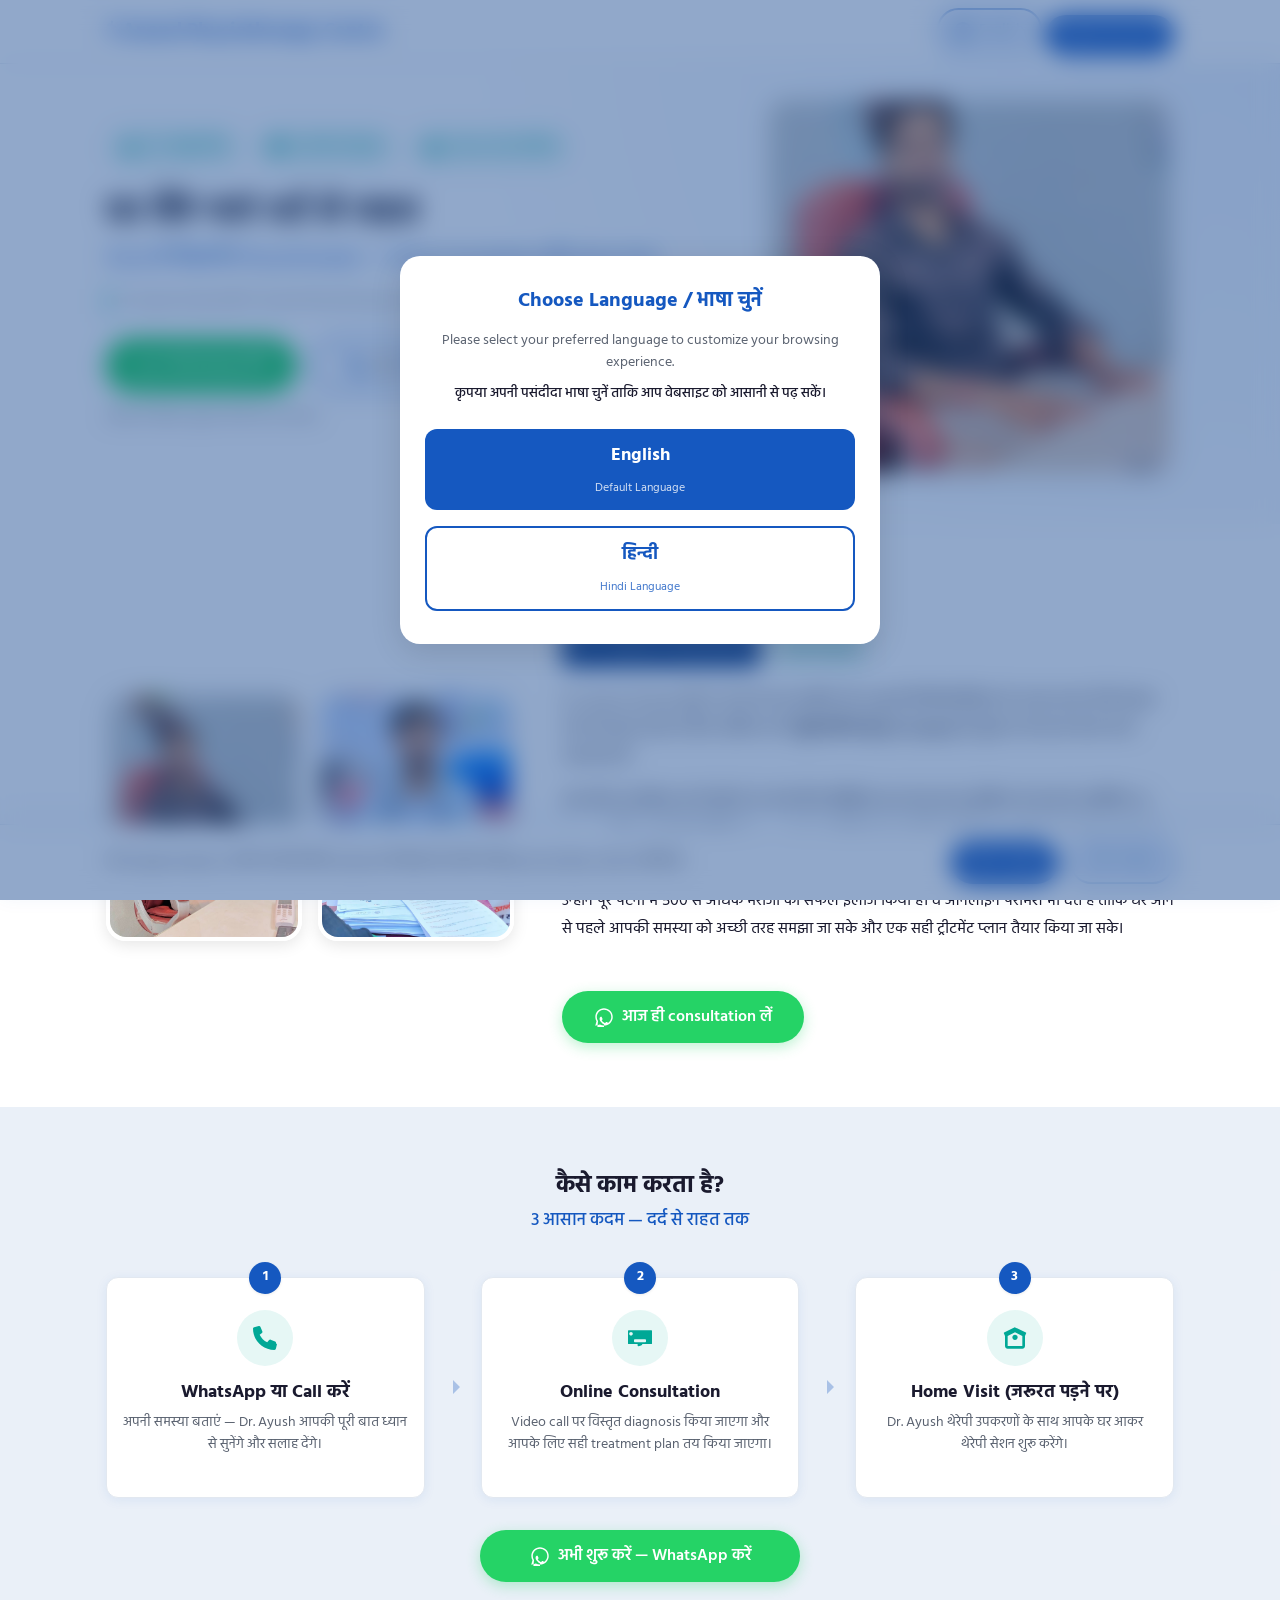
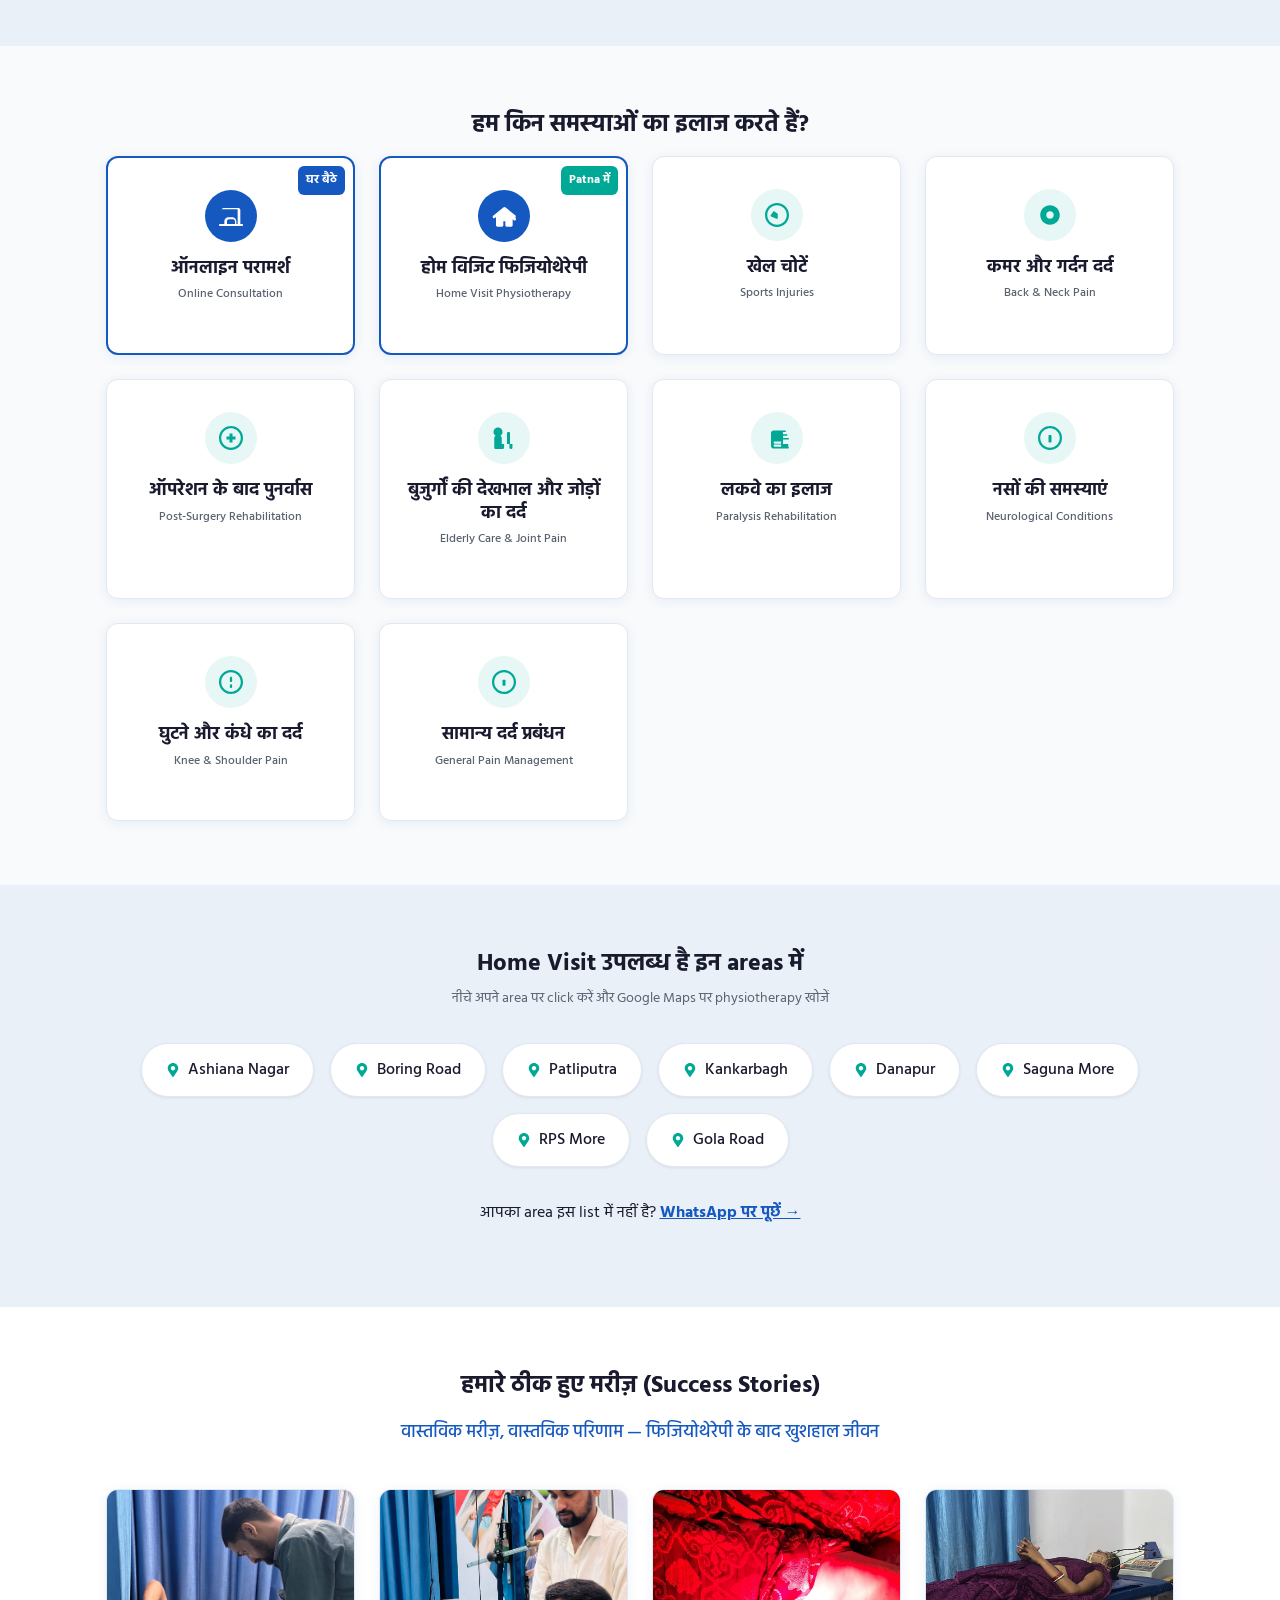
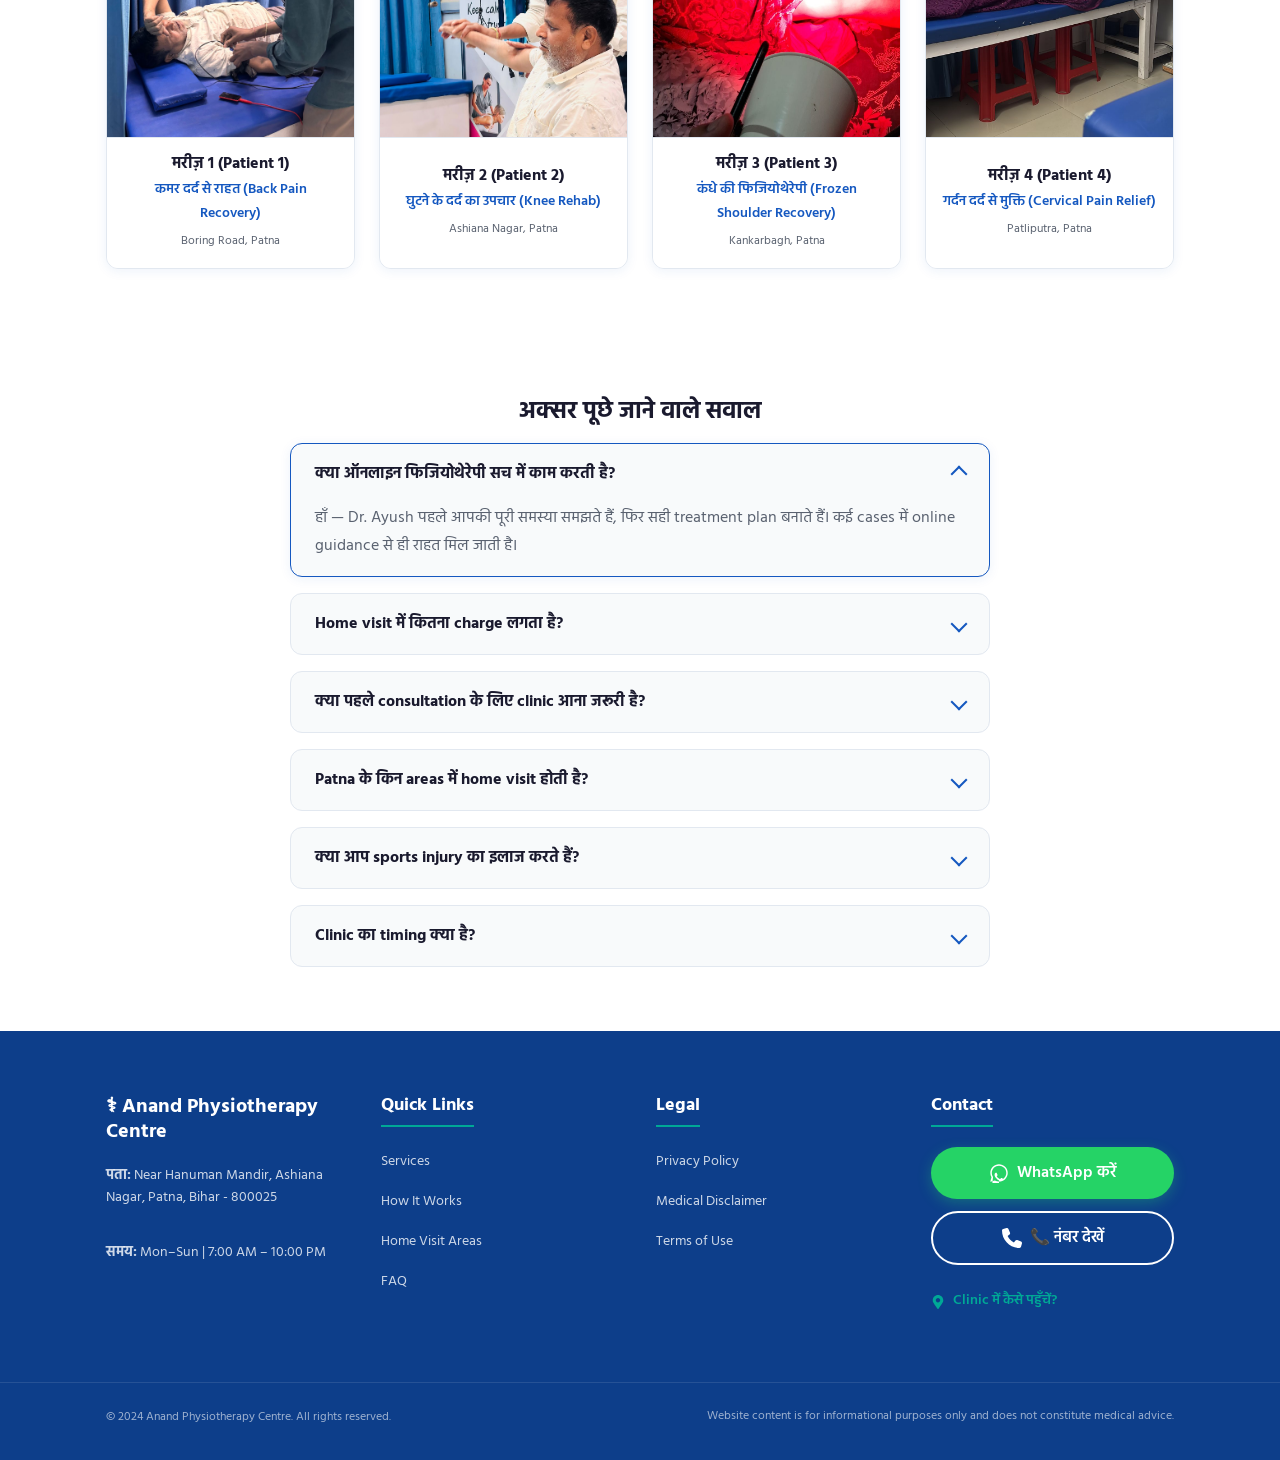
==== commit b36f017a: "feat: bilingual lang switch, animated trust countup badges, and side-by-side doctor images for deskt" ====
--- a/index.html
+++ b/index.html
@@ -92,7 +92,7 @@
             <div class="hero-badges">
               <span class="badge badge-trust">
                 <svg class="badge-icon" xmlns="http://www.w3.org/2000/svg" viewBox="0 0 576 512" fill="currentColor"><path d="M259.3 17.8L194 150.2 47.9 171.5c-26.2 3.8-36.7 36.1-17.7 54.6l105.7 103-25 145.5c-4.5 26.3 23.2 46 46.4 33.7L288 439.6l130.7 68.7c23.2 12.2 50.9-7.4 46.4-33.7l-25-145.5 105.7-103c19-18.5 8.5-50.8-17.7-54.6L382 150.2 316.7 17.8c-11.7-23.6-45.6-23.9-57.4 0z"/></svg>
-                <span><span class="count-up" data-target="500">0</span>+ <span data-i18n="hero_badge_satisfied">संतुष्ट मरीज़</span></span>
+                <span><span class="count-up" data-target="50">0</span>+ <span data-i18n="hero_badge_satisfied">संतुष्ट मरीज़</span></span>
               </span>
               <span class="badge badge-trust">
                 <svg class="badge-icon" xmlns="http://www.w3.org/2000/svg" viewBox="0 0 512 512" fill="currentColor"><path d="M184 0c-13.3 0-24 10.7-24 24V96H24C10.7 96 0 106.7 0 120v272c0 13.3 10.7 24 24 24h464c13.3 0 24-10.7 24-24V120c0-13.3-10.7-24-24-24H352V24c0-13.3-10.7-24-24-24H184zM304 96H208V48h96V96zM280 208v56h56c13.3 0 24 10.7 24 24s-10.7 24-24 24h-56v56c0 13.3-10.7 24-24 24s-24-10.7-24-24v-56h-56c-13.3 0-24-10.7-24-24s10.7-24 24-24h56v-56c0-13.3 10.7-24 24-24s24 10.7 24 24z"/></svg>
@@ -169,16 +169,6 @@
           </div>
         </div>
       </div>
-    </section>istration Number. Add here when confirmed. --></p>
-          
-          <div class="about-cta-wrapper">
-            <a href="#" class="btn btn-whatsapp js-whatsapp-btn" role="button">
-              <svg class="btn-icon" xmlns="http://www.w3.org/2000/svg" viewBox="0 0 448 512" fill="currentColor"><path d="M380.9 97.1C339 55.1 283.2 32 223.9 32c-122.4 0-222 99.6-222 222 0 39.1 10.2 77.3 29.6 111L0 480l117.7-30.9c32.4 17.7 68.9 27 106.1 27h.1c122.3 0 224.1-99.6 224.1-222 0-59.3-25.2-115-67.1-157zm-157 441.6c-33.2 0-65.7-8.9-94-25.7l-6.7-4-69.8 18.3L72 359.2l-4.4-7c-18.5-29.4-28.2-63.3-28.2-98.2 0-101.7 82.8-184.5 184.6-184.5 49.3 0 95.6 19.2 130.4 54.1 34.8 34.9 56.2 81.2 56.1 130.5 0 101.8-84.9 184.6-186.6 184.6zm101.2-138.2c-5.5-2.8-32.8-16.2-37.9-18-5.1-1.9-8.8-2.8-12.5 2.8-3.7 5.6-14.3 18-17.6 21.8-3.2 3.7-6.5 4.2-12 1.4-32.6-16.3-54-29.1-75.5-66-5.7-9.8 5.7-9.1 16.3-30.3 1.8-3.7 .9-6.9-.5-9.7-1.4-2.8-12.5-30.1-17.1-41.2-4.5-10.8-9.1-9.3-12.5-9.5-3.2-.2-6.9-.2-10.6-.2-3.7 0-9.7 1.4-14.8 6.9-5.1 5.6-19.4 19-19.4 46.3 0 27.3 19.9 53.7 22.6 57.4 2.8 3.7 39.1 59.7 94.8 83.8 35.2 15.2 49 16.5 66.6 13.9 10.7-1.6 32.8-13.4 37.4-26.4 4.6-13 4.6-24.1 3.2-26.4-1.3-2.5-5-3.9-10.5-6.6z"/></svg>
-              <span>आज ही consultation लें</span>
-            </a>
-          </div>
-        </div>
-      </div>
     </section>
 
     <!-- How It Works Section -->
--- a/style.css
+++ b/style.css
@@ -1523,30 +1523,22 @@
   /* Doctor Dual Images Desktop Overrides */
   .about-image-wrapper.dual-images {
     width: 440px !important;
-    height: 360px !important;
+    height: auto !important;
+    display: grid !important;
+    grid-template-columns: 1fr 1fr;
+    gap: var(--space-4);
     position: relative;
-    display: block; /* Switch to absolute overlaps for collage */
   }
 
   .about-image-wrapper.dual-images .about-image {
-    position: absolute;
-    width: 260px;
-    height: 260px;
+    position: static !important; /* Remove absolute overlap positioning */
+    width: 100% !important;
+    max-width: 210px !important;
+    height: 250px !important;
     border-radius: var(--radius-lg);
     border: 4px solid var(--color-white);
     box-shadow: var(--shadow-md);
-  }
-
-  .about-image-wrapper.dual-images .about-image:first-child {
-    top: 0;
-    left: 0;
-    z-index: 2;
-  }
-
-  .about-image-wrapper.dual-images .second-about-img {
-    bottom: 0;
-    right: 0;
-    z-index: 1;
+    transition: transform var(--transition-base), box-shadow var(--transition-base);
   }
 
   .about-image-wrapper.dual-images .about-image:hover {
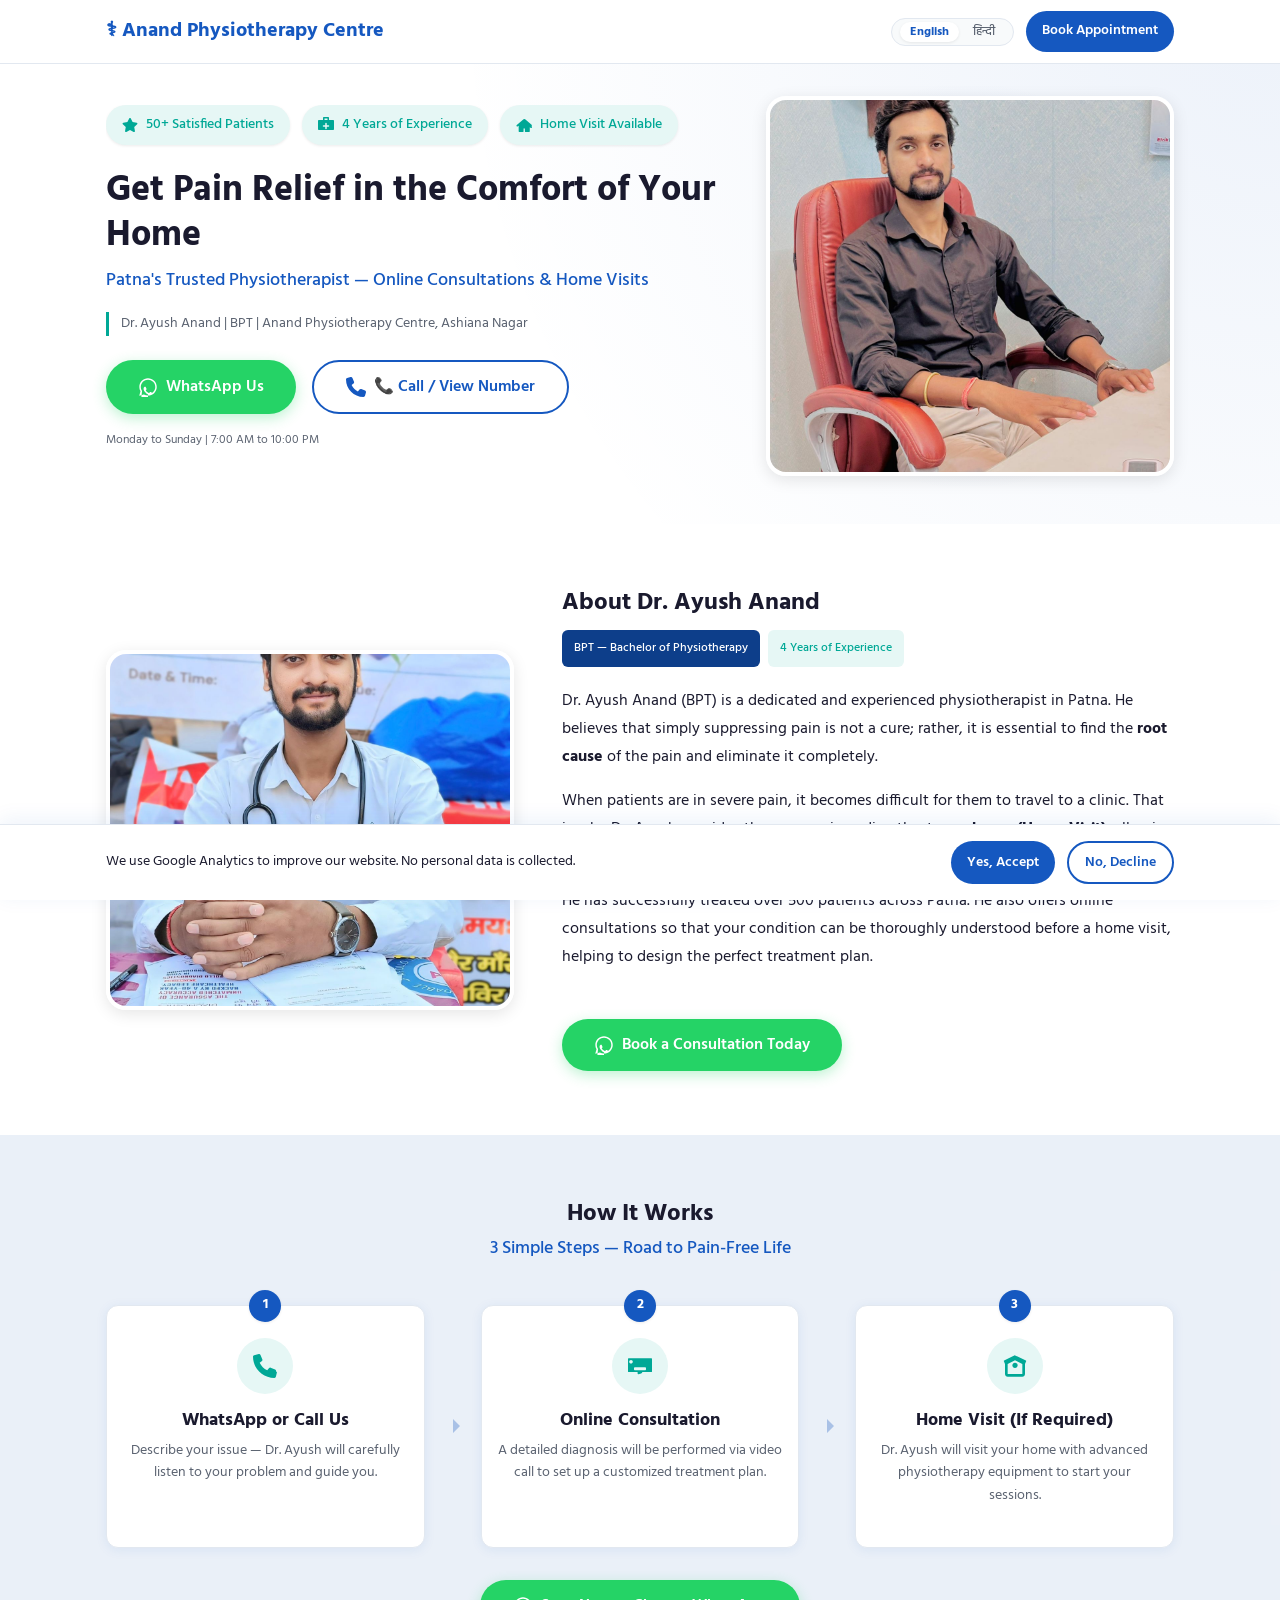
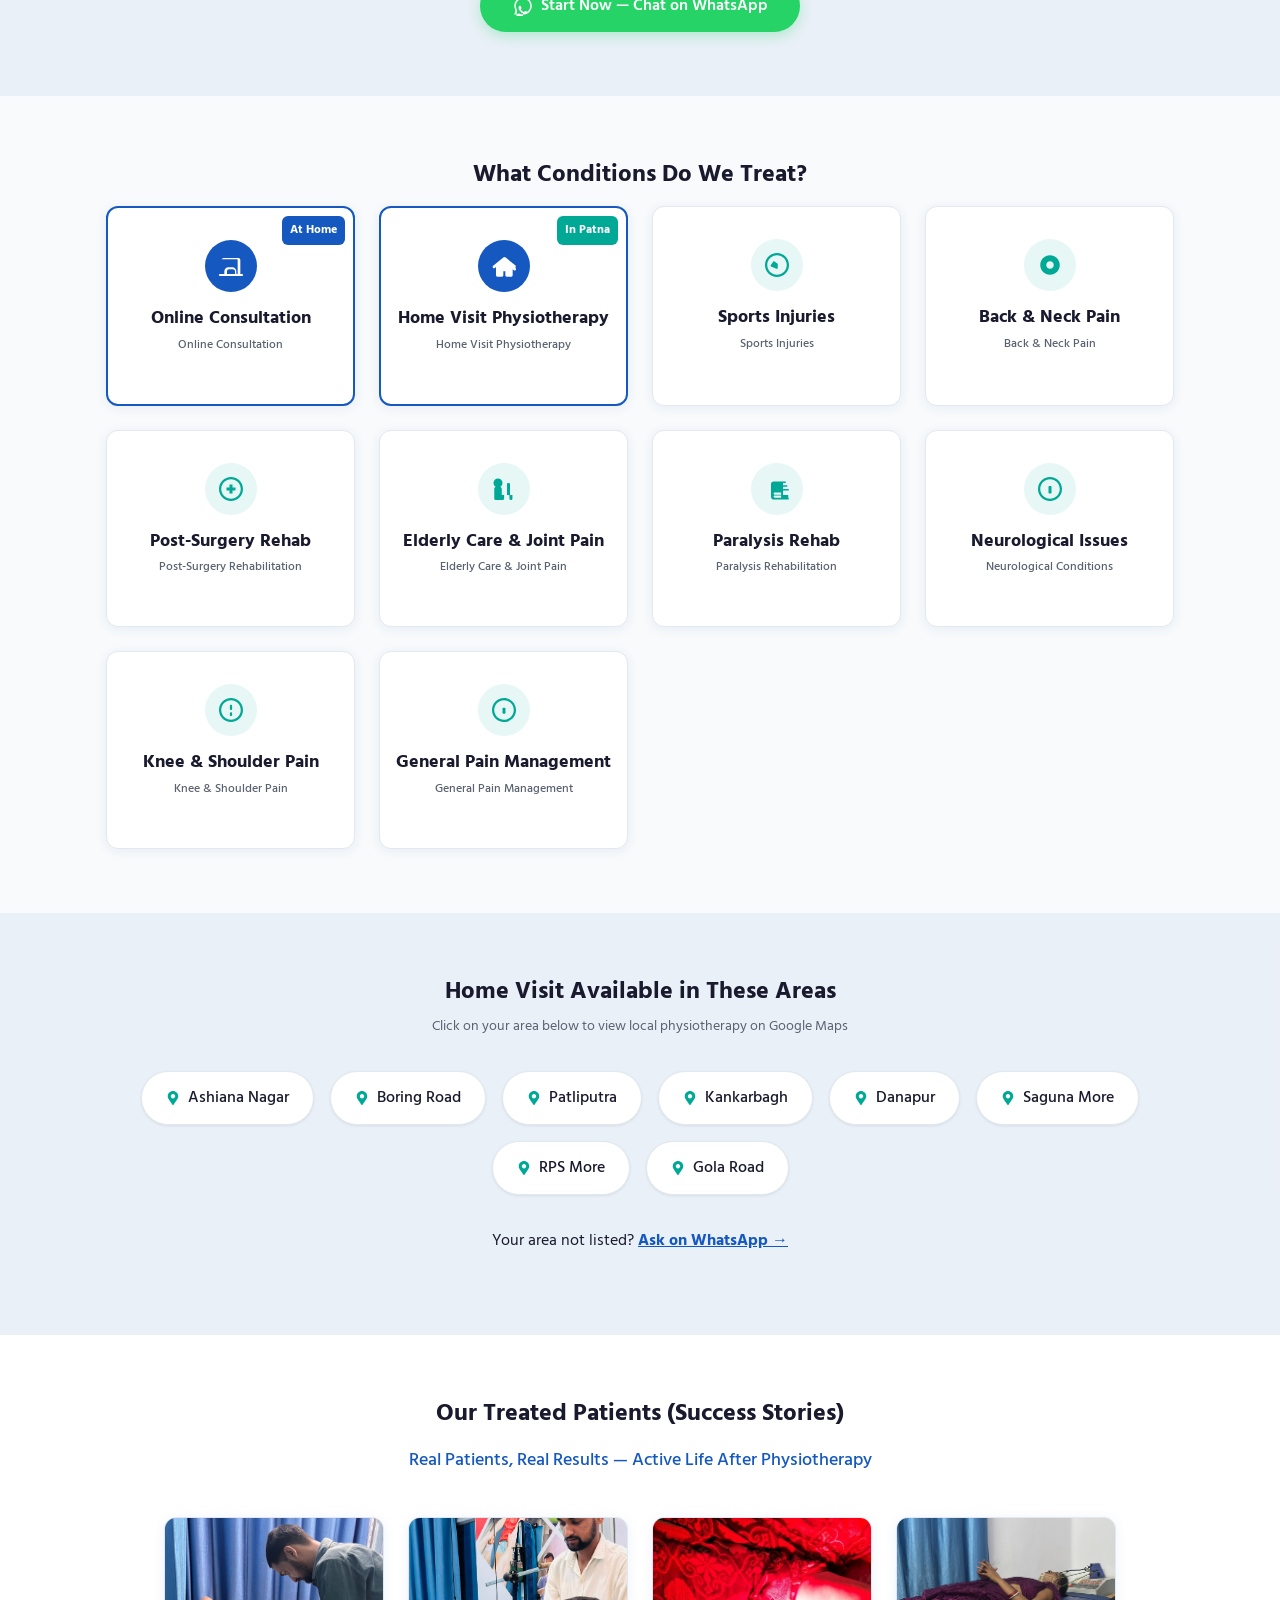
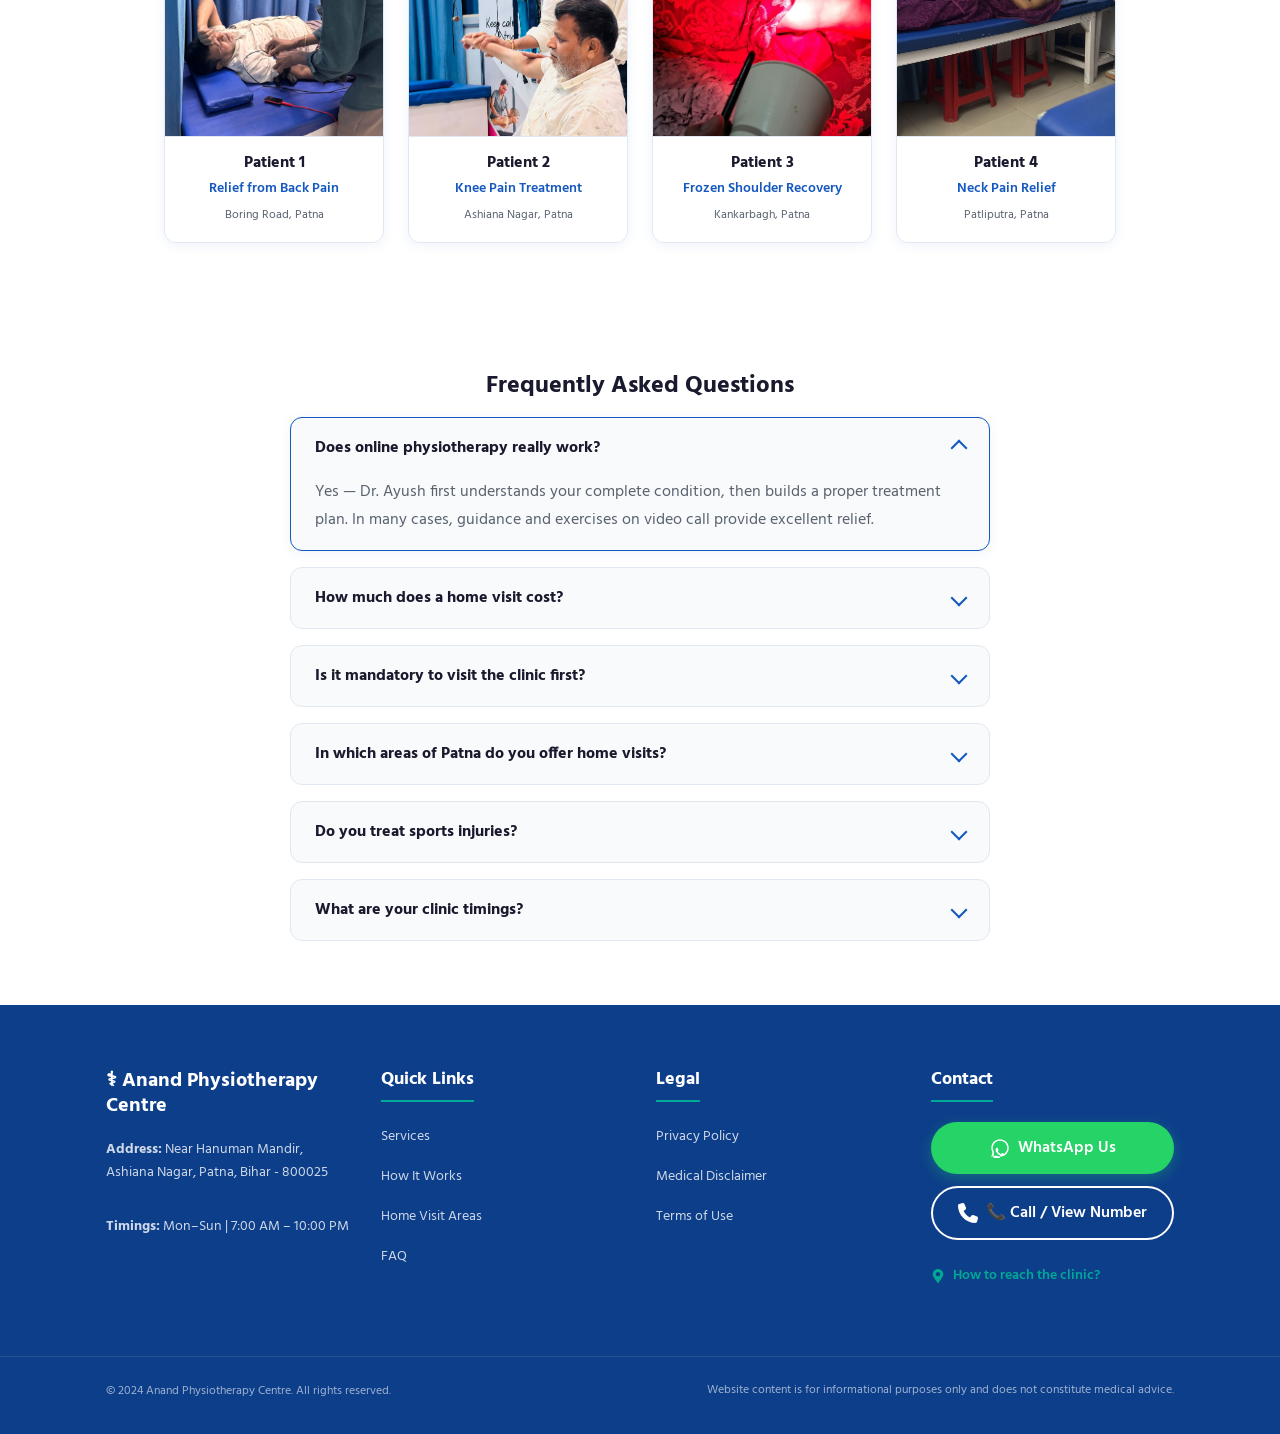
==== commit 615ceeda: "feat: english default language, premium segmented switch, single About image, and desktop success st" ====
--- a/index.html
+++ b/index.html
@@ -7,7 +7,7 @@
 
   <!-- SEO -->
   <title>Physiotherapist in Patna | Home Visit & Online Consultation | Dr. Ayush Anand</title>
-  <meta name="description" content="Patna के विश्वसनीय Physiotherapist Dr. Ayush Anand। घर पर Physiotherapy, Online Consultation, और Clinic Visit। Ashiana Nagar, Boring Road, Kankarbagh में Home Visit उपलब्ध। अभी WhatsApp करें।">
+  <meta name="description" content="Patna's trusted physiotherapist Dr. Ayush Anand. Therapy sessions at your home, online consultation, and clinic visits in Ashiana Nagar, Boring Road, Kankarbagh. Chat on WhatsApp now.">
   <meta name="keywords" content="physiotherapist in patna, home visit physiotherapy patna, back pain doctor patna, physiotherapy ashiana nagar, Dr Ayush Anand physiotherapist, online physiotherapy consultation patna, knee pain treatment patna, sports injury patna">
   <meta name="author" content="Dr. Ayush Anand">
   <meta name="robots" content="index, follow">
@@ -15,10 +15,10 @@
 
   <!-- Open Graph (for WhatsApp/Facebook link previews) -->
   <meta property="og:title" content="Dr. Ayush Anand — Physiotherapist in Patna">
-  <meta property="og:description" content="घर पर Physiotherapy उपलब्ध। 500+ संतुष्ट मरीज़। अभी WhatsApp करें।">
+  <meta property="og:description" content="Physiotherapy available at home. 500+ satisfied patients. Contact on WhatsApp now.">
   <meta property="og:type" content="website">
   <meta property="og:url" content="https://anandphysiotherapy.in/">
-  <meta property="og:locale" content="hi_IN">
+  <meta property="og:locale" content="en_US">
 
   <!-- Schema Markup (LocalBusiness + Physician — tells Google exactly who this is) -->
   <script type="application/ld+json">
@@ -70,13 +70,13 @@
     <div class="container navbar-container">
       <a href="#" class="navbar-logo">⚕ Anand Physiotherapy Centre</a>
       <div class="navbar-actions">
-        <button id="btn-lang-toggle" class="btn-lang-toggle" aria-label="Change Language / भाषा बदलें">
-          <svg class="btn-icon" xmlns="http://www.w3.org/2000/svg" viewBox="0 0 512 512" fill="currentColor" style="width: 16px; height: 16px; margin-right: 4px; display: inline-block; vertical-align: middle;">
-            <path d="M352 256c0 22.2-1.2 43.6-3.3 64H163.3c-2.2-20.4-3.3-41.8-3.3-64s1.2-43.6 3.3-64h185.3c2.2 20.4 3.3 41.8 3.3 64zm28.8-64h113.1c11.7 18.6 20.5 39.5 25.7 64H384.1c-1.4-21.8-4-43.2-7.3-64zm-14.5 128c3.3-20.8 5.9-42.2 7.3-64h135.5c-5.2 24.5-14 45.4-25.7 64H366.3zM145.7 192c-3.3 20.8-5.9 42.2-7.3 64H2.9c5.2-24.5 14-45.4 25.7-64h117.1zm-17.6 128H11.2c-11.7-18.6-20.5-39.5-25.7-64h127.6c1.4 21.8 4 43.2 7.3 64zm222.6 32h-192c4.4 24.1 11.2 46.5 19.9 64h152.2c8.7-17.5 15.5-39.9 19.9-64zm-19.9-192h-152.2c-8.7 17.5-15.5 39.9-19.9 64h192c-4.4-24.1-11.2-46.5-19.9-64zM384 92.4c17.5 17.4 32.1 38.6 42.8 62.4H325.2c-6.1-23-14.8-44.1-25.7-62.4H384zM128 92.4h84.5c-10.9 18.3-19.6 39.4-25.7 62.4H85.2c10.7-23.8 25.3-45 42.8-62.4zm16.5 292H85.2c10.7 23.8 25.3 45 42.8 62.4h84.5c-10.9-18.3-19.6-39.4-25.7-62.4zm223.7 0c-6.1 23-14.8 44.1-25.7 62.4H384c17.5-17.4 32.1-38.6 42.8-62.4H368.2zM256 0C114.6 0 0 114.6 0 256s114.6 256 256 256 256-114.6 256-256S397.4 0 256 0z"/>
-          </svg>
-          <span class="btn-lang-text">English</span>
-        </button>
-        <a href="#" class="btn btn-primary js-whatsapp-btn" aria-label="Appointment लें"><span data-i18n="btn_appointment">Appointment लें</span></a>
+        <!-- Premium Segmented Language Switcher -->
+        <div class="lang-switch-container">
+          <button id="btn-lang-en" class="lang-btn active" aria-label="Switch to English">English</button>
+          <span class="lang-divider">/</span>
+          <button id="btn-lang-hi" class="lang-btn" aria-label="Switch to Hindi">हिन्दी</button>
+        </div>
+        <a href="#" class="btn btn-primary js-whatsapp-btn" aria-label="Book Appointment"><span data-i18n="btn_appointment">Book Appointment</span></a>
       </div>
     </div>
   </header>
@@ -92,21 +92,21 @@
             <div class="hero-badges">
               <span class="badge badge-trust">
                 <svg class="badge-icon" xmlns="http://www.w3.org/2000/svg" viewBox="0 0 576 512" fill="currentColor"><path d="M259.3 17.8L194 150.2 47.9 171.5c-26.2 3.8-36.7 36.1-17.7 54.6l105.7 103-25 145.5c-4.5 26.3 23.2 46 46.4 33.7L288 439.6l130.7 68.7c23.2 12.2 50.9-7.4 46.4-33.7l-25-145.5 105.7-103c19-18.5 8.5-50.8-17.7-54.6L382 150.2 316.7 17.8c-11.7-23.6-45.6-23.9-57.4 0z"/></svg>
-                <span><span class="count-up" data-target="50">0</span>+ <span data-i18n="hero_badge_satisfied">संतुष्ट मरीज़</span></span>
+                <span><span class="count-up" data-target="50">0</span>+ <span data-i18n="hero_badge_satisfied">Satisfied Patients</span></span>
               </span>
               <span class="badge badge-trust">
                 <svg class="badge-icon" xmlns="http://www.w3.org/2000/svg" viewBox="0 0 512 512" fill="currentColor"><path d="M184 0c-13.3 0-24 10.7-24 24V96H24C10.7 96 0 106.7 0 120v272c0 13.3 10.7 24 24 24h464c13.3 0 24-10.7 24-24V120c0-13.3-10.7-24-24-24H352V24c0-13.3-10.7-24-24-24H184zM304 96H208V48h96V96zM280 208v56h56c13.3 0 24 10.7 24 24s-10.7 24-24 24h-56v56c0 13.3-10.7 24-24 24s-24-10.7-24-24v-56h-56c-13.3 0-24-10.7-24-24s10.7-24 24-24h56v-56c0-13.3 10.7-24 24-24s24 10.7 24 24z"/></svg>
-                <span><span class="count-up" data-target="4">0</span> <span data-i18n="hero_badge_experience">साल का अनुभव</span></span>
+                <span><span class="count-up" data-target="4">0</span> <span data-i18n="hero_badge_experience">Years of Experience</span></span>
               </span>
               <span class="badge badge-trust">
                 <svg class="badge-icon" xmlns="http://www.w3.org/2000/svg" viewBox="0 0 576 512" fill="currentColor"><path d="M280.37 148.26L96 300.11V464a16 16 0 0 0 16 16l112.06-.06a16 16 0 0 0 15.94-16V368a16 16 0 0 1 16-16h64a16 16 0 0 1 16 16v99.94a16 16 0 0 0 16 16L464 480a16 16 0 0 0 16-16V300.11l-184.37-151.85a16 16 0 0 0-19.26 0zM571.6 251.8l-242.5-200a45.1 45.1 0 0 0-58.2 0l-242.5 200c-14.1 11.6-16.3 32.3-5 46.4s32.3 16.3 46.4 5l26.2-21.6V480c0 17.7 14.3 32 32 32h112c17.7 0 32-14.3 32-32V384h48v96c0 17.7 14.3 32 32 32h112c17.7 0 32-14.3 32-32V336.6l26.2 21.6c14.1 11.3 34.8 9.1 46.4-5s9.1-34.8-5-46.4z"/></svg>
-                <span data-i18n="hero_badge_home">Home Visit उपलब्ध</span>
+                <span data-i18n="hero_badge_home">Home Visit Available</span>
               </span>
             </div>
           </div>
 
-          <h1 class="hero-title" data-i18n="hero_title">घर बैठे पाएं दर्द से राहत</h1>
-          <p class="hero-subtitle" data-i18n="hero_subtitle">Patna के विश्वसनीय Physiotherapist — Online Consultation और Home Visit</p>
+          <h1 class="hero-title" data-i18n="hero_title">Get Pain Relief in the Comfort of Your Home</h1>
+          <p class="hero-subtitle" data-i18n="hero_subtitle">Patna's Trusted Physiotherapist — Online Consultations & Home Visits</p>
           <p class="hero-doctor-name" data-i18n="hero_doc_name">Dr. Ayush Anand | BPT | Anand Physiotherapy Centre, Ashiana Nagar</p>
           
           <!-- CTA Buttons -->
@@ -115,20 +115,20 @@
               <svg class="btn-icon" xmlns="http://www.w3.org/2000/svg" viewBox="0 0 448 512" fill="currentColor">
                 <path d="M380.9 97.1C339 55.1 283.2 32 223.9 32c-122.4 0-222 99.6-222 222 0 39.1 10.2 77.3 29.6 111L0 480l117.7-30.9c32.4 17.7 68.9 27 106.1 27h.1c122.3 0 224.1-99.6 224.1-222 0-59.3-25.2-115-67.1-157zm-157 441.6c-33.2 0-65.7-8.9-94-25.7l-6.7-4-69.8 18.3L72 359.2l-4.4-7c-18.5-29.4-28.2-63.3-28.2-98.2 0-101.7 82.8-184.5 184.6-184.5 49.3 0 95.6 19.2 130.4 54.1 34.8 34.9 56.2 81.2 56.1 130.5 0 101.8-84.9 184.6-186.6 184.6zm101.2-138.2c-5.5-2.8-32.8-16.2-37.9-18-5.1-1.9-8.8-2.8-12.5 2.8-3.7 5.6-14.3 18-17.6 21.8-3.2 3.7-6.5 4.2-12 1.4-32.6-16.3-54-29.1-75.5-66-5.7-9.8 5.7-9.1 16.3-30.3 1.8-3.7 .9-6.9-.5-9.7-1.4-2.8-12.5-30.1-17.1-41.2-4.5-10.8-9.1-9.3-12.5-9.5-3.2-.2-6.9-.2-10.6-.2-3.7 0-9.7 1.4-14.8 6.9-5.1 5.6-19.4 19-19.4 46.3 0 27.3 19.9 53.7 22.6 57.4 2.8 3.7 39.1 59.7 94.8 83.8 35.2 15.2 49 16.5 66.6 13.9 10.7-1.6 32.8-13.4 37.4-26.4 4.6-13 4.6-24.1 3.2-26.4-1.3-2.5-5-3.9-10.5-6.6z"/>
               </svg>
-              <span data-i18n="btn_whatsapp">WhatsApp करें</span>
+              <span data-i18n="btn_whatsapp">WhatsApp Us</span>
             </a>
-            <button class="btn btn-outline js-phone-btn" aria-label="नंबर देखें">
+            <button class="btn btn-outline js-phone-btn" aria-label="Call / View Number">
               <svg class="btn-icon" xmlns="http://www.w3.org/2000/svg" viewBox="0 0 512 512" fill="currentColor">
                 <path d="M164.9 24.6c-7.7-18.6-28-28.5-47.4-23.2l-88 24C12.1 30.2 0 46 0 64C0 311.4 200.6 512 448 512c18 0 33.8-12.1 38.6-29.5l24-88c5.3-19.4-4.6-39.7-23.2-47.4l-96-40c-16.3-6.8-35.2-2.1-46.3 11.6L304.7 368C234.3 334.7 177.3 277.7 144 207.3L193.3 167c13.7-11.2 18.4-30 11.6-46.3l-40-96z"/>
               </svg>
-              <span class="js-phone-text" data-i18n="btn_phone">📞 नंबर देखें</span>
+              <span class="js-phone-text" data-i18n="btn_phone">📞 Call / View Number</span>
             </button>
           </div>
 
-          <p class="hero-reassurance" data-i18n="hero_reassurance">सोमवार से रविवार | सुबह 7 बजे से रात 10 बजे तक</p>
-        </div>
-
-        <!-- Doctor Photo -->
+          <p class="hero-reassurance" data-i18n="hero_reassurance">Monday to Sunday | 7:00 AM to 10:00 PM</p>
+        </div>
+
+        <!-- Doctor Photo Sitting on Red Chair (Hero Section) -->
         <div class="hero-image-wrapper">
           <div class="hero-image-glow"></div>
           <img src="images/ayush anand/ayushanand.jpeg" alt="Dr. Ayush Anand - Physiotherapist in Patna" class="hero-image" width="400" height="400">
@@ -139,24 +139,24 @@
     <!-- About Section -->
     <section id="about" class="section about-section">
       <div class="container about-container">
-        <div class="about-image-wrapper dual-images">
-          <img src="images/ayush anand/ayushanand.jpeg" alt="Dr. Ayush Anand - Founder & Chief Physiotherapist" class="about-image" width="360" height="360" loading="lazy">
-          <img src="images/ayush anand/ayush 2.jpeg" alt="Dr. Ayush Anand - Treating Patient" class="about-image second-about-img" width="360" height="360" loading="lazy">
+        <!-- Single treating image for About doctor section as requested -->
+        <div class="about-image-wrapper">
+          <img src="images/ayush anand/ayush 2.jpeg" alt="Dr. Ayush Anand treating a patient" class="about-image" width="360" height="360" loading="lazy">
         </div>
         <div class="about-content">
-          <h2 class="section-title" data-i18n="about_title">Dr. Ayush Anand के बारे में</h2>
+          <h2 class="section-title" data-i18n="about_title">About Dr. Ayush Anand</h2>
           <div class="about-badges">
             <span class="badge badge-qualification" data-i18n="about_qualification">BPT — Bachelor of Physiotherapy</span>
-            <span class="badge badge-experience" data-i18n="about_experience">4 साल का अनुभव</span>
+            <span class="badge badge-experience" data-i18n="about_experience">4 Years of Experience</span>
           </div>
           <p class="about-bio" data-i18n="about_bio_1">
-            Dr. Ayush Anand (BPT) पटना के एक समर्पित और अनुभवी फिजियोथेरेपिस्ट हैं। उनका मानना है कि केवल दर्द को दबाना इलाज नहीं है, बल्कि दर्द के <strong>मूल कारण (Root Cause)</strong> को ढूंढकर उसे जड़ से खत्म करना आवश्यक है।
+            Dr. Ayush Anand (BPT) is a dedicated and experienced physiotherapist in Patna. He believes that simply suppressing pain is not a cure; rather, it is essential to find the <strong>root cause</strong> of the pain and eliminate it completely.
           </p>
           <p class="about-bio" data-i18n="about_bio_2">
-            जब मरीज अत्यधिक दर्द में होते हैं, तो उनके लिए क्लिनिक तक यात्रा करना मुश्किल हो जाता है। इसीलिए Dr. Ayush सीधे आपके <strong>घर आकर (Home Visit)</strong> थेरेपी प्रदान करते हैं, ताकि आप अपनी आरामदायक जगह पर बिना किसी परेशानी के ठीक हो सकें।
+            When patients are in severe pain, it becomes difficult for them to travel to a clinic. That is why Dr. Ayush provides therapy sessions directly at your <strong>home (Home Visit)</strong>, allowing you to recover comfortably without any hassle.
           </p>
           <p class="about-bio" data-i18n="about_bio_3">
-            उन्होंने पूरे पटना में 500 से अधिक मरीजों का सफल इलाज किया है। वे ऑनलाइन परामर्श भी देते हैं ताकि घर आने से पहले आपकी समस्या को अच्छी तरह समझा जा सके और एक सही ट्रीटमेंट प्लान तैयार किया जा सके।
+            He has successfully treated over 500 patients across Patna. He also offers online consultations so that your condition can be thoroughly understood before a home visit, helping to design the perfect treatment plan.
           </p>
           <!-- PENDING: BPT Council Registration Number confirmation with Dr. Ayush -->
           <p class="about-reg-no"><!-- PENDING: BPT Registration Number. Add here when confirmed. --></p>
@@ -164,7 +164,7 @@
           <div class="about-cta-wrapper">
             <a href="#" class="btn btn-whatsapp js-whatsapp-btn" role="button">
               <svg class="btn-icon" xmlns="http://www.w3.org/2000/svg" viewBox="0 0 448 512" fill="currentColor"><path d="M380.9 97.1C339 55.1 283.2 32 223.9 32c-122.4 0-222 99.6-222 222 0 39.1 10.2 77.3 29.6 111L0 480l117.7-30.9c32.4 17.7 68.9 27 106.1 27h.1c122.3 0 224.1-99.6 224.1-222 0-59.3-25.2-115-67.1-157zm-157 441.6c-33.2 0-65.7-8.9-94-25.7l-6.7-4-69.8 18.3L72 359.2l-4.4-7c-18.5-29.4-28.2-63.3-28.2-98.2 0-101.7 82.8-184.5 184.6-184.5 49.3 0 95.6 19.2 130.4 54.1 34.8 34.9 56.2 81.2 56.1 130.5 0 101.8-84.9 184.6-186.6 184.6zm101.2-138.2c-5.5-2.8-32.8-16.2-37.9-18-5.1-1.9-8.8-2.8-12.5 2.8-3.7 5.6-14.3 18-17.6 21.8-3.2 3.7-6.5 4.2-12 1.4-32.6-16.3-54-29.1-75.5-66-5.7-9.8 5.7-9.1 16.3-30.3 1.8-3.7 .9-6.9-.5-9.7-1.4-2.8-12.5-30.1-17.1-41.2-4.5-10.8-9.1-9.3-12.5-9.5-3.2-.2-6.9-.2-10.6-.2-3.7 0-9.7 1.4-14.8 6.9-5.1 5.6-19.4 19-19.4 46.3 0 27.3 19.9 53.7 22.6 57.4 2.8 3.7 39.1 59.7 94.8 83.8 35.2 15.2 49 16.5 66.6 13.9 10.7-1.6 32.8-13.4 37.4-26.4 4.6-13 4.6-24.1 3.2-26.4-1.3-2.5-5-3.9-10.5-6.6z"/></svg>
-              <span data-i18n="about_cta">आज ही consultation लें</span>
+              <span data-i18n="about_cta">Book a Consultation Today</span>
             </a>
           </div>
         </div>
@@ -174,8 +174,8 @@
     <!-- How It Works Section -->
     <section id="how-it-works" class="section section-tint how-it-works-section">
       <div class="container">
-        <h2 class="section-title" data-i18n="how_title">कैसे काम करता है?</h2>
-        <p class="section-subtitle-text" data-i18n="how_subtitle">3 आसान कदम — दर्द से राहत तक</p>
+        <h2 class="section-title" data-i18n="how_title">How It Works</h2>
+        <p class="section-subtitle-text" data-i18n="how_subtitle">3 Simple Steps — Road to Pain-Free Life</p>
         
         <div class="steps-container">
           <!-- Step 1 -->
@@ -184,8 +184,8 @@
             <div class="step-icon-wrapper">
               <svg class="step-icon" xmlns="http://www.w3.org/2000/svg" viewBox="0 0 512 512" fill="currentColor"><path d="M511.2 387l-23.25 100.8c-3.262 14.12-15.78 24.16-30.29 24.16C205.2 512 0 306.8 0 54.34c0-14.51 10.04-27.03 24.16-30.29L124.9.8c14.61-3.375 29.58 4.75 35.03 18.72l40 96c4.688 11.28 1.156 24.47-8.5 32.38l-49.25 40.25c33.25 70.38 90.75 127.9 161.1 161.1l40.25-49.25c7.906-9.656 21.09-13.19 32.38-8.5l96 40c13.97 5.438 22.09 20.38 18.72 35z"/></svg>
             </div>
-            <h3 class="step-title" data-i18n="step1_title">WhatsApp या Call करें</h3>
-            <p class="step-desc" data-i18n="step1_desc">अपनी समस्या बताएं — Dr. Ayush आपकी पूरी बात ध्यान से सुनेंगे और सलाह देंगे।</p>
+            <h3 class="step-title" data-i18n="step1_title">WhatsApp or Call Us</h3>
+            <p class="step-desc" data-i18n="step1_desc">Describe your issue — Dr. Ayush will carefully listen to your problem and guide you.</p>
           </div>
 
           <!-- Connecting Arrow 1 (Desktop only) -->
@@ -200,7 +200,7 @@
               <svg class="step-icon" xmlns="http://www.w3.org/2000/svg" viewBox="0 0 640 512" fill="currentColor"><path d="M624 416H381.54c-.74 19.83-14.78 36.88-34.19 41.74l-64 16c-13.8 3.45-27.35-6.2-27.35-20.4V416H16c-8.8 0-16-7.2-16-16V64c0-8.8 7.2-16 16-16h608c8.8 0 16 7.2 16 16v336c0 8.8-7.2 16-16 16zM128 144c0-26.5-21.5-48-48-48S32 117.5 32 144s21.5 48 48 48 48-21.5 48-48zm52 144c-11 0-20 9-20 20v40c0 11 9 20 20 20h280c11 0 20-9 20-20v-40c0-11-9-20-20-20H180z"/></svg>
             </div>
             <h3 class="step-title" data-i18n="step2_title">Online Consultation</h3>
-            <p class="step-desc" data-i18n="step2_desc">Video call पर विस्तृत diagnosis किया जाएगा और आपके लिए सही treatment plan तय किया जाएगा।</p>
+            <p class="step-desc" data-i18n="step2_desc">A detailed diagnosis will be performed via video call to set up a customized treatment plan.</p>
           </div>
 
           <!-- Connecting Arrow 2 (Desktop only) -->
@@ -214,15 +214,15 @@
             <div class="step-icon-wrapper">
               <svg class="step-icon" xmlns="http://www.w3.org/2000/svg" viewBox="0 0 576 512" fill="currentColor"><path d="M549.65 124.08L290.46 2.2a16 16 0 0 0-19.26 0L26.35 124.08a16 16 0 0 0-5.83 19.54L48 208v240c0 35.35 28.65 64 64 64h352c35.35 0 64-28.65 64-64V208l27.48-64.38a16 16 0 0 0-5.83-19.54zM288 176c35.35 0 64 28.65 64 64s-28.65 64-64 64-64-28.65-64-64 28.65-64 64-64zm176 272H112V208l176-88 176 88v240z"/></svg>
             </div>
-            <h3 class="step-title" data-i18n="step3_title">Home Visit (जरूरत पड़ने पर)</h3>
-            <p class="step-desc" data-i18n="step3_desc">Dr. Ayush थेरेपी उपकरणों के साथ आपके घर आकर थेरेपी सेशन शुरू करेंगे।</p>
+            <h3 class="step-title" data-i18n="step3_title">Home Visit (If Required)</h3>
+            <p class="step-desc" data-i18n="step3_desc">Dr. Ayush will visit your home with advanced physiotherapy equipment to start your sessions.</p>
           </div>
         </div>
 
         <div class="how-it-works-cta-wrapper">
           <a href="#" class="btn btn-whatsapp js-whatsapp-btn" role="button">
             <svg class="btn-icon" xmlns="http://www.w3.org/2000/svg" viewBox="0 0 448 512" fill="currentColor"><path d="M380.9 97.1C339 55.1 283.2 32 223.9 32c-122.4 0-222 99.6-222 222 0 39.1 10.2 77.3 29.6 111L0 480l117.7-30.9c32.4 17.7 68.9 27 106.1 27h.1c122.3 0 224.1-99.6 224.1-222 0-59.3-25.2-115-67.1-157zm-157 441.6c-33.2 0-65.7-8.9-94-25.7l-6.7-4-69.8 18.3L72 359.2l-4.4-7c-18.5-29.4-28.2-63.3-28.2-98.2 0-101.7 82.8-184.5 184.6-184.5 49.3 0 95.6 19.2 130.4 54.1 34.8 34.9 56.2 81.2 56.1 130.5 0 101.8-84.9 184.6-186.6 184.6zm101.2-138.2c-5.5-2.8-32.8-16.2-37.9-18-5.1-1.9-8.8-2.8-12.5 2.8-3.7 5.6-14.3 18-17.6 21.8-3.2 3.7-6.5 4.2-12 1.4-32.6-16.3-54-29.1-75.5-66-5.7-9.8 5.7-9.1 16.3-30.3 1.8-3.7 .9-6.9-.5-9.7-1.4-2.8-12.5-30.1-17.1-41.2-4.5-10.8-9.1-9.3-12.5-9.5-3.2-.2-6.9-.2-10.6-.2-3.7 0-9.7 1.4-14.8 6.9-5.1 5.6-19.4 19-19.4 46.3 0 27.3 19.9 53.7 22.6 57.4 2.8 3.7 39.1 59.7 94.8 83.8 35.2 15.2 49 16.5 66.6 13.9 10.7-1.6 32.8-13.4 37.4-26.4 4.6-13 4.6-24.1 3.2-26.4-1.3-2.5-5-3.9-10.5-6.6z"/></svg>
-            <span data-i18n="how_cta">अभी शुरू करें — WhatsApp करें</span>
+            <span data-i18n="how_cta">Start Now — Chat on WhatsApp</span>
           </a>
         </div>
       </div>
@@ -231,26 +231,26 @@
     <!-- Services Section -->
     <section id="services" class="section services-section">
       <div class="container">
-        <h2 class="section-title" data-i18n="services_title">हम किन समस्याओं का इलाज करते हैं?</h2>
+        <h2 class="section-title" data-i18n="services_title">What Conditions Do We Treat?</h2>
         
         <div class="services-grid">
           <!-- Highlighted Card 1: Online Consultation -->
           <div class="service-card highlighted-card">
-            <span class="service-badge" data-i18n="service_badge_online">घर बैठे</span>
+            <span class="service-badge" data-i18n="service_badge_online">At Home</span>
             <div class="service-icon-wrapper highlight-icon">
               <svg class="service-icon" xmlns="http://www.w3.org/2000/svg" viewBox="0 0 576 512" fill="currentColor"><path d="M560 448H512V112c0-26.5-21.5-48-48-48H112c-26.5 0-48 21.5-48 48v336H16c-8.8 0-16 7.2-16 16v16c0 8.8 7.2 16 16 16h544c8.8 0 16-7.2 16-16v-16c0-8.8-7.2-16-16-16zm-368-64c0-26.5 21.5-48 48-48h96c26.5 0 48 21.5 48 48v64H192v-64zm320 64h-96v-64c0-53-43-96-96-96h-96c-53 0-96 43-96 96v64H64V112c0-8.8 7.2-16 16-16h352c8.8 0 16 7.2 16 16v336z"/></svg>
             </div>
-            <h3 class="service-title-hindi" data-i18n="service_title_online">ऑनलाइन परामर्श</h3>
+            <h3 class="service-title-hindi" data-i18n="service_title_online">Online Consultation</h3>
             <p class="service-title-english">Online Consultation</p>
           </div>
 
           <!-- Highlighted Card 2: Home Visit -->
           <div class="service-card highlighted-card">
-            <span class="service-badge" data-i18n="service_badge_home">Patna में</span>
+            <span class="service-badge" data-i18n="service_badge_home">In Patna</span>
             <div class="service-icon-wrapper highlight-icon">
               <svg class="service-icon" xmlns="http://www.w3.org/2000/svg" viewBox="0 0 576 512" fill="currentColor"><path d="M280.37 148.26L96 300.11V464a16 16 0 0 0 16 16l112.06-.06a16 16 0 0 0 15.94-16V368a16 16 0 0 1 16-16h64a16 16 0 0 1 16 16v99.94a16 16 0 0 0 16 16L464 480a16 16 0 0 0 16-16V300.11l-184.37-151.85a16 16 0 0 0-19.26 0zM571.6 251.8l-242.5-200a45.1 45.1 0 0 0-58.2 0l-242.5 200c-14.1 11.6-16.3 32.3-5 46.4s32.3 16.3 46.4 5l26.2-21.6V480c0 17.7 14.3 32 32 32h112c17.7 0 32-14.3 32-32V384h48v96c0 17.7 14.3 32 32 32h112c17.7 0 32-14.3 32-32V336.6l26.2 21.6c14.1 11.3 34.8 9.1 46.4-5s9.1-34.8-5-46.4z"/></svg>
             </div>
-            <h3 class="service-title-hindi" data-i18n="service_title_home">होम विजिट फिजियोथेरेपी</h3>
+            <h3 class="service-title-hindi" data-i18n="service_title_home">Home Visit Physiotherapy</h3>
             <p class="service-title-english">Home Visit Physiotherapy</p>
           </div>
 
@@ -259,7 +259,7 @@
             <div class="service-icon-wrapper">
               <svg class="service-icon" xmlns="http://www.w3.org/2000/svg" viewBox="0 0 512 512" fill="currentColor"><path d="M256 0c141.38 0 256 114.62 256 256S397.38 512 256 512 0 397.38 0 256 114.62 0 256 0zm0 464c114.69 0 208-93.31 208-208S370.69 48 256 48 48 141.31 48 256s93.31 208 208 208zm16-291.62v145.49c0 14.59-15.11 24.31-28.53 18.52l-114-49.19c-10.74-4.63-14.44-18.06-7.85-27.56l52-75c6.33-9.13 18.73-11.45 27.94-5.22l62.59 42.25c4.76 3.22 7.85 8.52 7.85 10.71z"/></svg>
             </div>
-            <h3 class="service-title-hindi" data-i18n="service_title_sports">खेल चोटें</h3>
+            <h3 class="service-title-hindi" data-i18n="service_title_sports">Sports Injuries</h3>
             <p class="service-title-english">Sports Injuries</p>
           </div>
 
@@ -268,7 +268,7 @@
             <div class="service-icon-wrapper">
               <svg class="service-icon" xmlns="http://www.w3.org/2000/svg" viewBox="0 0 512 512" fill="currentColor"><path d="M464 256c0-114.87-93.13-208-208-208S48 141.13 48 256s93.13 208 208 208 208-93.13 208-208zm-208 80c-44.11 0-80-35.89-80-80s35.89-80 80-80 80 35.89 80 80-35.89 80-80 80z"/></svg>
             </div>
-            <h3 class="service-title-hindi" data-i18n="service_title_back">कमर और गर्दन दर्द</h3>
+            <h3 class="service-title-hindi" data-i18n="service_title_back">Back & Neck Pain</h3>
             <p class="service-title-english">Back & Neck Pain</p>
           </div>
 
@@ -277,7 +277,7 @@
             <div class="service-icon-wrapper">
               <svg class="service-icon" xmlns="http://www.w3.org/2000/svg" viewBox="0 0 512 512" fill="currentColor"><path d="M256 512c141.385 0 256-114.615 256-256S397.385 0 256 0 0 114.615 0 256s114.615 256 256 256zm0-464c114.69 0 208 93.31 208 208S370.69 464 256 464 48 370.69 48 256 141.31 48 256 48zm32 112h-64v64h-64v64h64v64h64v-64h64v-64h-64v-64z"/></svg>
             </div>
-            <h3 class="service-title-hindi" data-i18n="service_title_surgery">ऑपरेशन के बाद पुनर्वास</h3>
+            <h3 class="service-title-hindi" data-i18n="service_title_surgery">Post-Surgery Rehab</h3>
             <p class="service-title-english">Post-Surgery Rehabilitation</p>
           </div>
 
@@ -286,7 +286,7 @@
             <div class="service-icon-wrapper">
               <svg class="service-icon" xmlns="http://www.w3.org/2000/svg" viewBox="0 0 512 512" fill="currentColor"><path d="M128 32a96 96 0 1 0 0 192 96 96 0 1 0 0-192zm320 352H384V152c0-13.3-10.7-24-24-24h-16c-13.3 0-24 10.7-24 24v232H208V256c0-30.9-25.1-56-56-56H104c-30.9 0-56 25.1-56 56v208c0 13.3 10.7 24 24 24h162c13.3 0 24-10.7 24-24V384h114v80c0 13.3 10.7 24 24 24h16c13.3 0 24-10.7 24-24V384z"/></svg>
             </div>
-            <h3 class="service-title-hindi" data-i18n="service_title_elderly">बुजुर्गों की देखभाल और जोड़ों का दर्द</h3>
+            <h3 class="service-title-hindi" data-i18n="service_title_elderly">Elderly Care & Joint Pain</h3>
             <p class="service-title-english">Elderly Care & Joint Pain</p>
           </div>
 
@@ -295,7 +295,7 @@
             <div class="service-icon-wrapper">
               <svg class="service-icon" xmlns="http://www.w3.org/2000/svg" viewBox="0 0 512 512" fill="currentColor"><path d="M496 384H384v-96h112c8.8 0 16-7.2 16-16s-7.2-16-16-16H384v-48h80c8.8 0 16-7.2 16-16s-7.2-16-16-16h-80v-48h48c8.8 0 16-7.2 16-16s-7.2-16-16-16H184c-30.9 0-56 25.1-56 56v272c0 30.9 25.1 56 56 56h312c8.8 0 16-7.2 16-16s-7.2-16-16-16zm-312-32c0-13.3 10.7-24 24-24h136v48H208c-13.3 0-24-10.7-24-24zm0 64c0-13.3 10.7-24 24-24h136v48H208c-13.3 0-24-10.7-24-24z"/></svg>
             </div>
-            <h3 class="service-title-hindi" data-i18n="service_title_paralysis">लकवे का इलाज</h3>
+            <h3 class="service-title-hindi" data-i18n="service_title_paralysis">Paralysis Rehab</h3>
             <p class="service-title-english">Paralysis Rehabilitation</p>
           </div>
 
@@ -304,7 +304,7 @@
             <div class="service-icon-wrapper">
               <svg class="service-icon" xmlns="http://www.w3.org/2000/svg" viewBox="0 0 512 512" fill="currentColor"><path d="M256 0C114.62 0 0 114.62 0 256s114.62 256 256 256 256-114.62 256-256S397.38 0 256 0zm0 464c-114.69 0-208-93.31-208-208S141.31 48 256 48s208 93.31 208 208-93.31 208-208 208zm16-272h-32c-8.8 0-16 7.2-16 16v128c0 8.8 7.2 16 16 16h32c8.8 0 16-7.2 16-16V208c0-8.8-7.2-16-16-16z"/></svg>
             </div>
-            <h3 class="service-title-hindi" data-i18n="service_title_neuro">नसों की समस्याएं</h3>
+            <h3 class="service-title-hindi" data-i18n="service_title_neuro">Neurological Issues</h3>
             <p class="service-title-english">Neurological Conditions</p>
           </div>
 
@@ -313,7 +313,7 @@
             <div class="service-icon-wrapper">
               <svg class="service-icon" xmlns="http://www.w3.org/2000/svg" viewBox="0 0 512 512" fill="currentColor"><path d="M256 48C141.31 48 48 141.31 48 256s93.31 208 208 208 208-93.31 208-208S370.69 48 256 48zm0-48c141.38 0 256 114.62 256 256S397.38 512 256 512 0 397.38 0 256 114.62 0 256 0zm0 144c-13.255 0-24 10.745-24 24v64c0 13.255 10.745 24 24 24s24-10.745 24-24v-64c0-13.255-10.745-24-24-24zm0 160c-13.255 0-24 10.745-24 24v32c0 13.255 10.745 24 24 24s24-10.745 24-24v-32c0-13.255-10.745-24-24-24z"/></svg>
             </div>
-            <h3 class="service-title-hindi" data-i18n="service_title_knee">घुटने और कंधे का दर्द</h3>
+            <h3 class="service-title-hindi" data-i18n="service_title_knee">Knee & Shoulder Pain</h3>
             <p class="service-title-english">Knee & Shoulder Pain</p>
           </div>
 
@@ -322,7 +322,7 @@
             <div class="service-icon-wrapper">
               <svg class="service-icon" xmlns="http://www.w3.org/2000/svg" viewBox="0 0 512 512" fill="currentColor"><path d="M256 0C114.6 0 0 114.6 0 256s114.6 256 256 256 256-114.6 256-256S397.4 0 256 0zm0 464c-114.7 0-208-93.3-208-208S141.3 48 256 48s208 93.3 208 208-93.3 208-208 208zm16-256h-32c-8.8 0-16 7.2-16 16v96c0 8.8 7.2 16 16 16h32c8.8 0 16-7.2 16-16v-96c0-8.8-7.2-16-16-16z"/></svg>
             </div>
-            <h3 class="service-title-hindi" data-i18n="service_title_general">सामान्य दर्द प्रबंधन</h3>
+            <h3 class="service-title-hindi" data-i18n="service_title_general">General Pain Management</h3>
             <p class="service-title-english">General Pain Management</p>
           </div>
         </div>
@@ -332,8 +332,8 @@
     <!-- Home Visit Areas Section -->
     <section id="home-visit-areas" class="section section-tint home-visit-areas-section">
       <div class="container">
-        <h2 class="section-title" data-i18n="areas_title">Home Visit उपलब्ध है इन areas में</h2>
-        <p class="home-visit-subtitle" data-i18n="areas_subtitle">नीचे अपने area पर click करें और Google Maps पर physiotherapy खोजें</p>
+        <h2 class="section-title" data-i18n="areas_title">Home Visit Available in These Areas</h2>
+        <p class="home-visit-subtitle" data-i18n="areas_subtitle">Click on your area below to view local physiotherapy on Google Maps</p>
         
         <div class="areas-grid">
           <!-- Area 1: Ashiana Nagar -->
@@ -357,7 +357,7 @@
             <span>Kankarbagh</span>
           </a>
           <!-- Area 5: Danapur -->
-            <a href="https://www.google.com/maps/search/?api=1&query=Danapur+Patna+physiotherapist" target="_blank" rel="noopener noreferrer" class="area-pill">
+          <a href="https://www.google.com/maps/search/?api=1&query=Danapur+Patna+physiotherapist" target="_blank" rel="noopener noreferrer" class="area-pill">
             <svg class="area-icon" xmlns="http://www.w3.org/2000/svg" viewBox="0 0 384 512" fill="currentColor"><path d="M172.268 501.67C26.97 291.031 0 269.413 0 192 0 85.961 85.961 0 192 0s192 85.961 192 192c0 77.413-26.97 99.031-172.268 309.67-9.535 13.774-29.93 13.773-39.464 0zM192 272c44.183 0 80-35.817 80-80s-35.817-80-80-80-80 35.817-80 80 35.817 80 80 80z"/></svg>
             <span>Danapur</span>
           </a>
@@ -379,7 +379,7 @@
         </div>
 
         <div class="areas-footer">
-          <p><span data-i18n="areas_footer">आपका area इस list में नहीं है? </span><a href="#" class="js-whatsapp-btn" data-i18n="areas_whatsapp_link">WhatsApp पर पूछें →</a></p>
+          <p><span data-i18n="areas_footer">Your area not listed? </span><a href="#" class="js-whatsapp-btn" data-i18n="areas_whatsapp_link">Ask on WhatsApp →</a></p>
         </div>
       </div>
     </section>
@@ -387,8 +387,8 @@
     <!-- Success Stories (Patients Treated) Section -->
     <section id="success-stories" class="section success-stories-section">
       <div class="container">
-        <h2 class="section-title" data-i18n="success_title">हमारे ठीक हुए मरीज़ (Success Stories)</h2>
-        <p class="section-subtitle-text" data-i18n="success_subtitle">वास्तविक मरीज़, वास्तविक परिणाम — फिजियोथेरेपी के बाद खुशहाल जीवन</p>
+        <h2 class="section-title" data-i18n="success_title">Our Treated Patients (Success Stories)</h2>
+        <p class="section-subtitle-text" data-i18n="success_subtitle">Real Patients, Real Results — Active Life After Physiotherapy</p>
         
         <div class="patients-grid">
           <!-- Patient 1 -->
@@ -397,8 +397,8 @@
               <img src="images/patients/patient1.jpeg" alt="Treated Patient 1 - Back Pain Recovery" class="patient-img" loading="lazy">
             </div>
             <div class="patient-info">
-              <h3 class="patient-name" data-i18n="patient1_name">मरीज़ 1 (Patient 1)</h3>
-              <p class="patient-condition" data-i18n="patient1_cond">कमर दर्द से राहत (Back Pain Recovery)</p>
+              <h3 class="patient-name" data-i18n="patient1_name">Patient 1</h3>
+              <p class="patient-condition" data-i18n="patient1_cond">Relief from Back Pain</p>
               <p class="patient-location" data-i18n="patient1_loc">Boring Road, Patna</p>
             </div>
           </div>
@@ -408,8 +408,8 @@
               <img src="images/patients/patient2.jpeg" alt="Treated Patient 2 - Knee Rehab" class="patient-img" loading="lazy">
             </div>
             <div class="patient-info">
-              <h3 class="patient-name" data-i18n="patient2_name">मरीज़ 2 (Patient 2)</h3>
-              <p class="patient-condition" data-i18n="patient2_cond">घुटने के दर्द का उपचार (Knee Rehab)</p>
+              <h3 class="patient-name" data-i18n="patient2_name">Patient 2</h3>
+              <p class="patient-condition" data-i18n="patient2_cond">Knee Pain Treatment</p>
               <p class="patient-location" data-i18n="patient2_loc">Ashiana Nagar, Patna</p>
             </div>
           </div>
@@ -419,8 +419,8 @@
               <img src="images/patients/patient 3.jpeg" alt="Treated Patient 3 - Shoulder Movement" class="patient-img" loading="lazy">
             </div>
             <div class="patient-info">
-              <h3 class="patient-name" data-i18n="patient3_name">मरीज़ 3 (Patient 3)</h3>
-              <p class="patient-condition" data-i18n="patient3_cond">कंधे की फिजियोथेरेपी (Frozen Shoulder Recovery)</p>
+              <h3 class="patient-name" data-i18n="patient3_name">Patient 3</h3>
+              <p class="patient-condition" data-i18n="patient3_cond">Frozen Shoulder Recovery</p>
               <p class="patient-location" data-i18n="patient3_loc">Kankarbagh, Patna</p>
             </div>
           </div>
@@ -430,8 +430,8 @@
               <img src="images/patients/patient 4.jpeg" alt="Treated Patient 4 - Neck Pain Relief" class="patient-img" loading="lazy">
             </div>
             <div class="patient-info">
-              <h3 class="patient-name" data-i18n="patient4_name">मरीज़ 4 (Patient 4)</h3>
-              <p class="patient-condition" data-i18n="patient4_cond">गर्दन दर्द से मुक्ति (Cervical Pain Relief)</p>
+              <h3 class="patient-name" data-i18n="patient4_name">Patient 4</h3>
+              <p class="patient-condition" data-i18n="patient4_cond">Neck Pain Relief</p>
               <p class="patient-location" data-i18n="patient4_loc">Patliputra, Patna</p>
             </div>
           </div>
@@ -442,54 +442,54 @@
     <!-- FAQ Section -->
     <section id="faq" class="section faq-section">
       <div class="container">
-        <h2 class="section-title" data-i18n="faq_title">अक्सर पूछे जाने वाले सवाल</h2>
+        <h2 class="section-title" data-i18n="faq_title">Frequently Asked Questions</h2>
         
         <div class="faq-container">
           <!-- FAQ 1 -->
           <details class="faq-item" open>
-            <summary class="faq-question" data-i18n="faq1_q">क्या ऑनलाइन फिजियोथेरेपी सच में काम करती है?</summary>
+            <summary class="faq-question" data-i18n="faq1_q">Does online physiotherapy really work?</summary>
             <div class="faq-answer">
-              <p data-i18n="faq1_a">हाँ — Dr. Ayush पहले आपकी पूरी समस्या समझते हैं, फिर सही treatment plan बनाते हैं। कई cases में online guidance से ही राहत मिल जाती है।</p>
+              <p data-i18n="faq1_a">Yes — Dr. Ayush first understands your complete condition, then builds a proper treatment plan. In many cases, guidance and exercises on video call provide excellent relief.</p>
             </div>
           </details>
 
           <!-- FAQ 2 -->
           <details class="faq-item">
-            <summary class="faq-question" data-i18n="faq2_q">Home visit में कितना charge लगता है?</summary>
+            <summary class="faq-question" data-i18n="faq2_q">How much does a home visit cost?</summary>
             <div class="faq-answer">
-              <p data-i18n="faq2_a">Fees हर case के हिसाब से अलग होती है। समस्या की गंभीरता और आवश्यक थेरेपी सेशन्स के आधार पर शुल्क तय किया जाता है। कृपया WhatsApp पर बात करके exact जानकारी लें।</p>
+              <p data-i18n="faq2_a">Fees vary depending on the complexity of the case, severity of the pain, and number of sessions required. Please contact Dr. Ayush on WhatsApp for detailed pricing.</p>
             </div>
           </details>
 
           <!-- FAQ 3 -->
           <details class="faq-item">
-            <summary class="faq-question" data-i18n="faq3_q">क्या पहले consultation के लिए clinic आना जरूरी है?</summary>
+            <summary class="faq-question" data-i18n="faq3_q">Is it mandatory to visit the clinic first?</summary>
             <div class="faq-answer">
-              <p data-i18n="faq3_a">नहीं। आप WhatsApp या call पर directly appointment ले सकते हैं। डॉक्टर या तो आपके घर आकर विज़िट करेंगे या ऑनलाइन वीडियो कॉल पर समस्या की समीक्षा करेंगे।</p>
+              <p data-i18n="faq3_a">No. You can directly book an appointment via WhatsApp or call. The doctor will either visit your home or consult online via video call to assess your condition.</p>
             </div>
           </details>
 
           <!-- FAQ 4 -->
           <details class="faq-item">
-            <summary class="faq-question" data-i18n="faq4_q">Patna के किन areas में home visit होती है?</summary>
+            <summary class="faq-question" data-i18n="faq4_q">In which areas of Patna do you offer home visits?</summary>
             <div class="faq-answer">
-              <p data-i18n="faq4_a">Ashiana Nagar, Boring Road, Patliputra, Kankarbagh, Danapur, Saguna More, RPS More, और Gola Road में home visit उपलब्ध है।</p>
+              <p data-i18n="faq4_a">We offer home visits in Ashiana Nagar, Boring Road, Patliputra, Kankarbagh, Danapur, Saguna More, RPS More, Gola Road, and nearby localities.</p>
             </div>
           </details>
 
           <!-- FAQ 5 -->
           <details class="faq-item">
-            <summary class="faq-question" data-i18n="faq5_q">क्या आप sports injury का इलाज करते हैं?</summary>
+            <summary class="faq-question" data-i18n="faq5_q">Do you treat sports injuries?</summary>
             <div class="faq-answer">
-              <p data-i18n="faq5_a">हाँ — Dr. Ayush sports injuries, muscle strains, ligament injuries, और जोड़ों के खिंचाव जैसी सभी खेल-कूद संबंधी चोटों का इलाज करते हैं।</p>
+              <p data-i18n="faq5_a">Yes — Dr. Ayush treats sports injuries, muscle strains, ligament sprains, joint pain, and other sports-related rehabilitation needs.</p>
             </div>
           </details>
 
           <!-- FAQ 6 -->
           <details class="faq-item">
-            <summary class="faq-question" data-i18n="faq6_q">Clinic का timing क्या है?</summary>
+            <summary class="faq-question" data-i18n="faq6_q">What are your clinic timings?</summary>
             <div class="faq-answer">
-              <p data-i18n="faq6_a">हम सोमवार से रविवार, सुबह 7:00 बजे से रात 10:00 बजे तक सेवा प्रदान करते हैं। हालाँकि, होम विज़िट या क्लीनिक विज़िट के लिए पहले से अपॉइंटमेंट लेना अनिवार्य है।</p>
+              <p data-i18n="faq6_a">We are available from Monday to Sunday, 7:00 AM to 10:00 PM. Prior appointment is mandatory for home visits or clinic consultations.</p>
             </div>
           </details>
         </div>
@@ -504,10 +504,10 @@
       <div class="footer-col">
         <h3 class="footer-logo">⚕ Anand Physiotherapy Centre</h3>
         <p class="footer-address">
-          <strong data-i18n="footer_address_label">पता:</strong> Near Hanuman Mandir, Ashiana Nagar, Patna, Bihar - 800025
+          <strong data-i18n="footer_address_label">Address:</strong> Near Hanuman Mandir, Ashiana Nagar, Patna, Bihar - 800025
         </p>
         <p class="footer-timing">
-          <strong data-i18n="footer_timing_label">समय:</strong> <span data-i18n="footer_timing_value">Mon–Sun | 7:00 AM – 10:00 PM</span>
+          <strong data-i18n="footer_timing_label">Timings:</strong> <span data-i18n="footer_timing_value">Mon–Sun | 7:00 AM – 10:00 PM</span>
         </p>
         <!-- PENDING: Reg No. BPT Registration. Add here when confirmed. -->
         <p class="footer-reg-no"><!-- PENDING: BPT Reg No. --></p>
@@ -526,31 +526,31 @@
 
       <!-- Col 3: Legal -->
       <div class="footer-col">
-        <h4 class="footer-col-title">Legal</h4>
+        <h4 class="footer-col-title" data-i18n="footer_legal">Legal</h4>
         <ul class="footer-links">
-          <li><a href="privacy-policy.html">Privacy Policy</a></li>
-          <li><a href="disclaimer.html">Medical Disclaimer</a></li>
-          <li><a href="terms.html">Terms of Use</a></li>
+          <li><a href="privacy-policy.html" data-i18n="nav_privacy_policy">Privacy Policy</a></li>
+          <li><a href="disclaimer.html" data-i18n="nav_disclaimer">Medical Disclaimer</a></li>
+          <li><a href="terms.html" data-i18n="nav_terms">Terms of Use</a></li>
         </ul>
       </div>
 
       <!-- Col 4: Contact -->
       <div class="footer-col">
-        <h4 class="footer-col-title">Contact</h4>
+        <h4 class="footer-col-title" data-i18n="footer_contact">Contact</h4>
         <div class="footer-buttons">
           <a href="#" class="btn btn-whatsapp js-whatsapp-btn" role="button">
             <svg class="btn-icon" xmlns="http://www.w3.org/2000/svg" viewBox="0 0 448 512" fill="currentColor"><path d="M380.9 97.1C339 55.1 283.2 32 223.9 32c-122.4 0-222 99.6-222 222 0 39.1 10.2 77.3 29.6 111L0 480l117.7-30.9c32.4 17.7 68.9 27 106.1 27h.1c122.3 0 224.1-99.6 224.1-222 0-59.3-25.2-115-67.1-157zm-157 441.6c-33.2 0-65.7-8.9-94-25.7l-6.7-4-69.8 18.3L72 359.2l-4.4-7c-18.5-29.4-28.2-63.3-28.2-98.2 0-101.7 82.8-184.5 184.6-184.5 49.3 0 95.6 19.2 130.4 54.1 34.8 34.9 56.2 81.2 56.1 130.5 0 101.8-84.9 184.6-186.6 184.6zm101.2-138.2c-5.5-2.8-32.8-16.2-37.9-18-5.1-1.9-8.8-2.8-12.5 2.8-3.7 5.6-14.3 18-17.6 21.8-3.2 3.7-6.5 4.2-12 1.4-32.6-16.3-54-29.1-75.5-66-5.7-9.8 5.7-9.1 16.3-30.3 1.8-3.7 .9-6.9-.5-9.7-1.4-2.8-12.5-30.1-17.1-41.2-4.5-10.8-9.1-9.3-12.5-9.5-3.2-.2-6.9-.2-10.6-.2-3.7 0-9.7 1.4-14.8 6.9-5.1 5.6-19.4 19-19.4 46.3 0 27.3 19.9 53.7 22.6 57.4 2.8 3.7 39.1 59.7 94.8 83.8 35.2 15.2 49 16.5 66.6 13.9 10.7-1.6 32.8-13.4 37.4-26.4 4.6-13 4.6-24.1 3.2-26.4-1.3-2.5-5-3.9-10.5-6.6z"/></svg>
-            <span>WhatsApp करें</span>
-          </a>
-          <button class="btn btn-outline js-phone-btn" aria-label="नंबर देखें">
+            <span data-i18n="btn_whatsapp">WhatsApp Us</span>
+          </a>
+          <button class="btn btn-outline js-phone-btn" aria-label="Call / View Number">
             <svg class="btn-icon" xmlns="http://www.w3.org/2000/svg" viewBox="0 0 512 512" fill="currentColor"><path d="M164.9 24.6c-7.7-18.6-28-28.5-47.4-23.2l-88 24C12.1 30.2 0 46 0 64C0 311.4 200.6 512 448 512c18 0 33.8-12.1 38.6-29.5l24-88c5.3-19.4-4.6-39.7-23.2-47.4l-96-40c-16.3-6.8-35.2-2.1-46.3 11.6L304.7 368C234.3 334.7 177.3 277.7 144 207.3L193.3 167c13.7-11.2 18.4-30 11.6-46.3l-40-96z"/></svg>
-            <span class="js-phone-text">📞 नंबर देखें</span>
+            <span class="js-phone-text" data-i18n="btn_phone">📞 Call / View Number</span>
           </button>
         </div>
         <p class="footer-maps-link">
           <a href="https://www.google.com/maps/search/?api=1&query=Anand+Physiotherapy+Centre+Ashiana+Nagar+Patna" target="_blank" rel="noopener noreferrer" class="maps-anchor">
             <svg class="btn-icon" xmlns="http://www.w3.org/2000/svg" viewBox="0 0 384 512" fill="currentColor" style="width: 14px; height: 14px; display: inline-block; vertical-align: middle;"><path d="M172.268 501.67C26.97 291.031 0 269.413 0 192 0 85.961 85.961 0 192 0s192 85.961 192 192c0 77.413-26.97 99.031-172.268 309.67-9.535 13.774-29.93 13.773-39.464 0zM192 272c44.183 0 80-35.817 80-80s-35.817-80-80-80-80 35.817-80 80 35.817 80 80 80z"/></svg>
-            <span>Clinic में कैसे पहुँचें?</span>
+            <span data-i18n="footer_maps_btn">How to reach the clinic?</span>
           </a>
         </p>
       </div>
@@ -559,62 +559,38 @@
     <!-- Bottom Bar -->
     <div class="footer-bottom">
       <div class="container footer-bottom-container">
-        <p class="copyright">© 2024 Anand Physiotherapy Centre. All rights reserved.</p>
-        <p class="disclaimer-text">Website content is for informational purposes only and does not constitute medical advice.</p>
+        <p class="copyright" data-i18n="footer_copyright">© 2024 Anand Physiotherapy Centre. All rights reserved.</p>
+        <p class="disclaimer-text" data-i18n="footer_disclaimer">Website content is for informational purposes only and does not constitute medical advice.</p>
       </div>
     </div>
   </footer>
 
   <!-- Cookie Consent Banner -->
-  <div id="cookie-banner" class="cookie-banner hidden" role="dialog" aria-live="polite" aria-label="Cookie Consent Banner">
+  <div id="cookie-banner" class="cookie-banner hidden" role="dialog" aria-live="polite" aria-label="Cookie Consent">
     <div class="container cookie-container">
-      <p class="cookie-text" data-i18n="cookie_text">हम Google Analytics उपयोग करते हैं ताकि website को बेहतर बना सकें। कोई personal data collect नहीं होता।</p>
+      <p class="cookie-text" data-i18n="cookie_text">We use Google Analytics to improve our website. No personal data is collected.</p>
       <div class="cookie-buttons">
-        <button id="btn-cookie-accept" class="btn btn-primary btn-cookie-action" data-i18n="cookie_accept">ठीक है, मंजूर है</button>
-        <button id="btn-cookie-decline" class="btn btn-outline btn-cookie-action" data-i18n="cookie_decline">नहीं, धन्यवाद</button>
+        <button id="btn-cookie-accept" class="btn btn-primary" data-i18n="cookie_accept">Yes, Accept</button>
+        <button id="btn-cookie-decline" class="btn btn-outline" data-i18n="cookie_decline">No, Decline</button>
       </div>
     </div>
   </div>
 
-  <!-- Floating WhatsApp Button -->
-  <a id="fab-whatsapp" class="fab-whatsapp js-whatsapp-btn" href="#" aria-label="WhatsApp पर appointment लें" title="WhatsApp पर Appointment लें">
+  <!-- Floating WhatsApp Action Button (FAB) -->
+  <a href="#" id="fab-whatsapp" class="fab-whatsapp" aria-label="WhatsApp पर appointment लें">
     <svg xmlns="http://www.w3.org/2000/svg" viewBox="0 0 448 512" fill="currentColor">
       <path d="M380.9 97.1C339 55.1 283.2 32 223.9 32c-122.4 0-222 99.6-222 222 0 39.1 10.2 77.3 29.6 111L0 480l117.7-30.9c32.4 17.7 68.9 27 106.1 27h.1c122.3 0 224.1-99.6 224.1-222 0-59.3-25.2-115-67.1-157zm-157 441.6c-33.2 0-65.7-8.9-94-25.7l-6.7-4-69.8 18.3L72 359.2l-4.4-7c-18.5-29.4-28.2-63.3-28.2-98.2 0-101.7 82.8-184.5 184.6-184.5 49.3 0 95.6 19.2 130.4 54.1 34.8 34.9 56.2 81.2 56.1 130.5 0 101.8-84.9 184.6-186.6 184.6zm101.2-138.2c-5.5-2.8-32.8-16.2-37.9-18-5.1-1.9-8.8-2.8-12.5 2.8-3.7 5.6-14.3 18-17.6 21.8-3.2 3.7-6.5 4.2-12 1.4-32.6-16.3-54-29.1-75.5-66-5.7-9.8 5.7-9.1 16.3-30.3 1.8-3.7 .9-6.9-.5-9.7-1.4-2.8-12.5-30.1-17.1-41.2-4.5-10.8-9.1-9.3-12.5-9.5-3.2-.2-6.9-.2-10.6-.2-3.7 0-9.7 1.4-14.8 6.9-5.1 5.6-19.4 19-19.4 46.3 0 27.3 19.9 53.7 22.6 57.4 2.8 3.7 39.1 59.7 94.8 83.8 35.2 15.2 49 16.5 66.6 13.9 10.7-1.6 32.8-13.4 37.4-26.4 4.6-13 4.6-24.1 3.2-26.4-1.3-2.5-5-3.9-10.5-6.6z"/>
     </svg>
   </a>
 
   <!-- Back to Top Button -->
-  <button id="back-to-top" class="back-to-top" aria-label="ऊपर जाएं" title="ऊपर जाएं">
+  <button id="back-to-top" class="back-to-top" aria-label="Back to top">
     <svg xmlns="http://www.w3.org/2000/svg" viewBox="0 0 384 512" fill="currentColor">
       <path d="M214.6 41.4c-12.5-12.5-32.8-12.5-45.3 0l-160 160c-12.5 12.5-12.5 32.8 0 45.3s32.8 12.5 45.3 0L160 141.2V448c0 17.7 14.3 32 32 32s32-14.3 32-32V141.2L329.4 246.6c12.5 12.5 32.8 12.5 45.3 0s12.5-32.8 0-45.3l-160-160z"/>
     </svg>
   </button>
 
-  <!-- Language Selection Modal (First-time visitor overlay) -->
-  <div id="lang-modal" class="lang-modal hidden" role="dialog" aria-modal="true" aria-labelledby="lang-modal-title">
-    <div class="lang-modal-backdrop"></div>
-    <div class="lang-modal-content">
-      <div class="lang-modal-header">
-        <h2 id="lang-modal-title">Choose Language / भाषा चुनें</h2>
-      </div>
-      <div class="lang-modal-body">
-        <p class="lang-option-desc">Please select your preferred language to customize your browsing experience.</p>
-        <p class="lang-option-desc hindi-desc">कृपया अपनी पसंदीदा भाषा चुनें ताकि आप वेबसाइट को आसानी से पढ़ सकें।</p>
-        <div class="lang-options-grid">
-          <button id="btn-lang-select-en" class="btn btn-primary lang-select-card" data-lang="en">
-            <span class="lang-name-en">English</span>
-            <span class="lang-sub-en">Default Language</span>
-          </button>
-          <button id="btn-lang-select-hi" class="btn btn-outline lang-select-card" data-lang="hi">
-            <span class="lang-name-hi">हिन्दी</span>
-            <span class="lang-sub-hi">Hindi Language</span>
-          </button>
-        </div>
-      </div>
-    </div>
-  </div>
-
-  <!-- Scripts -->
+  <!-- Core Javascript -->
   <script src="main.js"></script>
 </body>
 </html>
--- a/style.css
+++ b/style.css
@@ -296,6 +296,55 @@
   min-height: 36px;
 }
 
+.navbar-actions {
+  display: flex;
+  align-items: center;
+  gap: var(--space-3);
+}
+
+.lang-switch-container {
+  display: flex;
+  align-items: center;
+  gap: var(--space-1);
+  background-color: var(--color-bg);
+  padding: 3px var(--space-2);
+  border-radius: var(--radius-full);
+  border: 1px solid var(--color-border);
+}
+
+.lang-btn {
+  font-size: var(--font-size-xs);
+  font-weight: var(--font-weight-medium);
+  color: var(--color-text-muted);
+  background: transparent;
+  border: none;
+  cursor: pointer;
+  padding: 4px 10px;
+  border-radius: var(--radius-full);
+  transition: all var(--transition-fast);
+  min-height: auto;
+  line-height: 1;
+}
+
+.lang-btn:hover {
+  color: var(--color-primary);
+}
+
+.lang-btn.active {
+  color: var(--color-primary);
+  font-weight: var(--font-weight-bold);
+  background-color: var(--color-white);
+  box-shadow: var(--shadow-sm);
+}
+
+.lang-divider {
+  color: var(--color-border);
+  font-size: var(--font-size-xs);
+  user-select: none;
+  display: none; /* Hide divider in premium segmented switch */
+}
+
+
 /* ==========================================================================
    HERO SECTION
    ========================================================================== */
@@ -1512,40 +1561,16 @@
   }
   /* Success Stories Desktop Overrides */
   .patients-grid {
-    grid-template-columns: repeat(4, 1fr); /* 4 columns on desktop */
+    grid-template-columns: repeat(4, minmax(0, 220px)); /* Restrict card width */
+    justify-content: center; /* Center cards side-by-side */
     gap: var(--space-6);
   }
 
   .patient-card {
-    height: 100%;
-  }
-
-  /* Doctor Dual Images Desktop Overrides */
-  .about-image-wrapper.dual-images {
-    width: 440px !important;
-    height: auto !important;
-    display: grid !important;
-    grid-template-columns: 1fr 1fr;
-    gap: var(--space-4);
-    position: relative;
-  }
-
-  .about-image-wrapper.dual-images .about-image {
-    position: static !important; /* Remove absolute overlap positioning */
-    width: 100% !important;
-    max-width: 210px !important;
-    height: 250px !important;
-    border-radius: var(--radius-lg);
-    border: 4px solid var(--color-white);
-    box-shadow: var(--shadow-md);
-    transition: transform var(--transition-base), box-shadow var(--transition-base);
-  }
-
-  .about-image-wrapper.dual-images .about-image:hover {
-    transform: scale(1.05) translateY(-4px);
-    box-shadow: var(--shadow-lg);
-    z-index: 3;
-  }
+    max-width: 220px;
+    height: auto;
+  }
+
   /* Footer Desktop Overrides */
   .footer-container {
     flex-direction: row;
